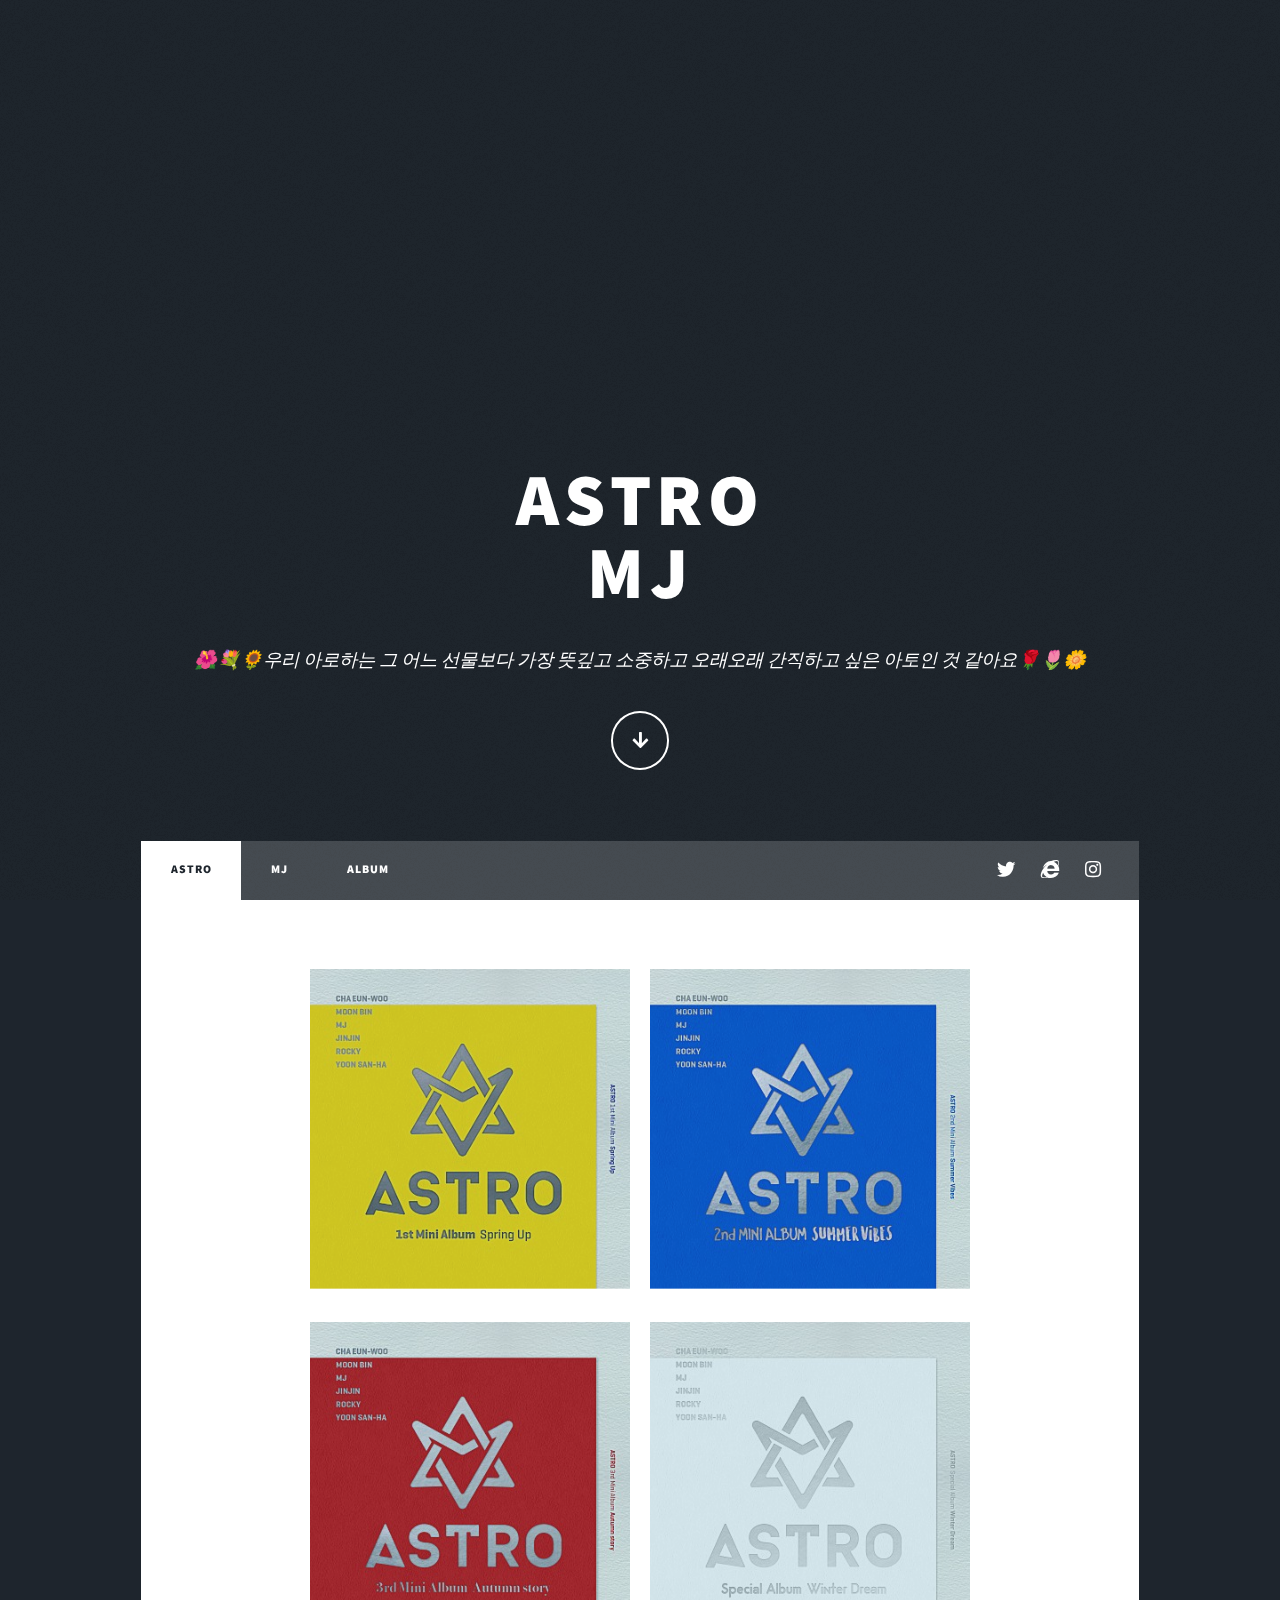
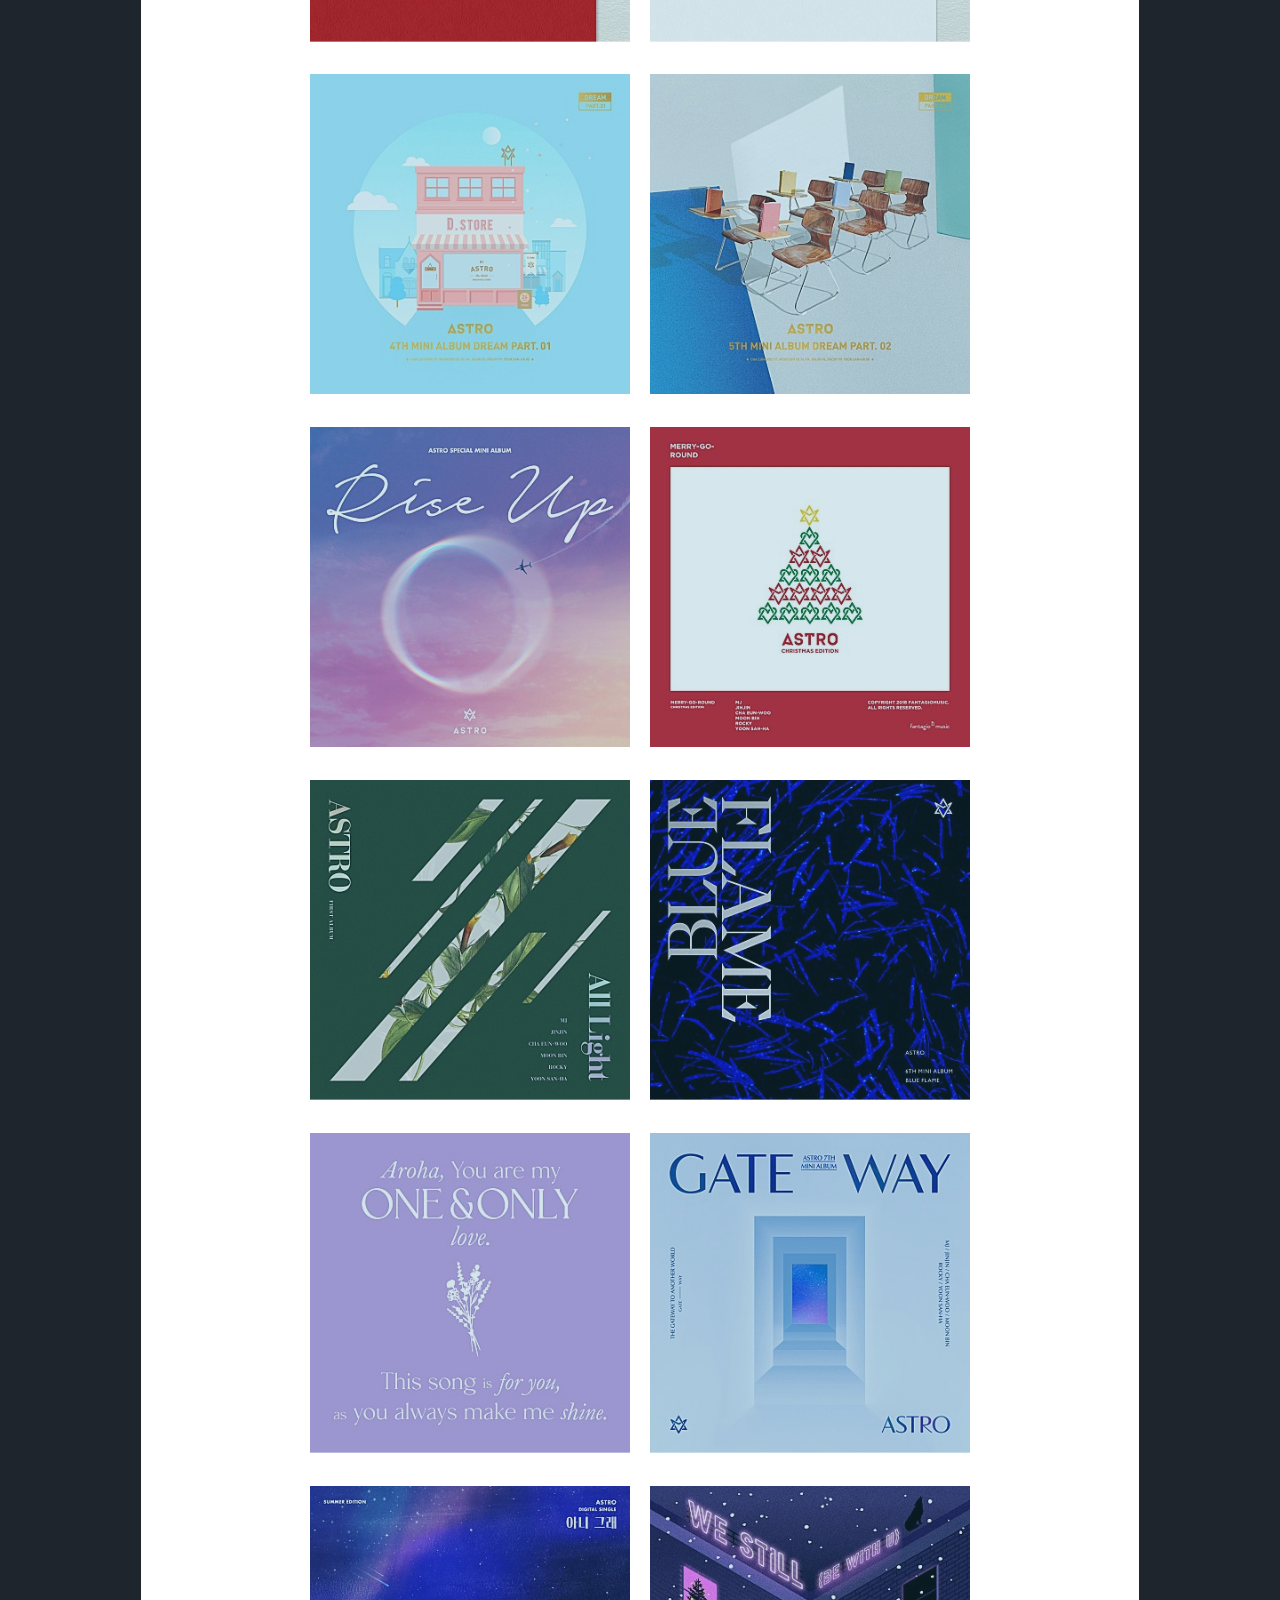
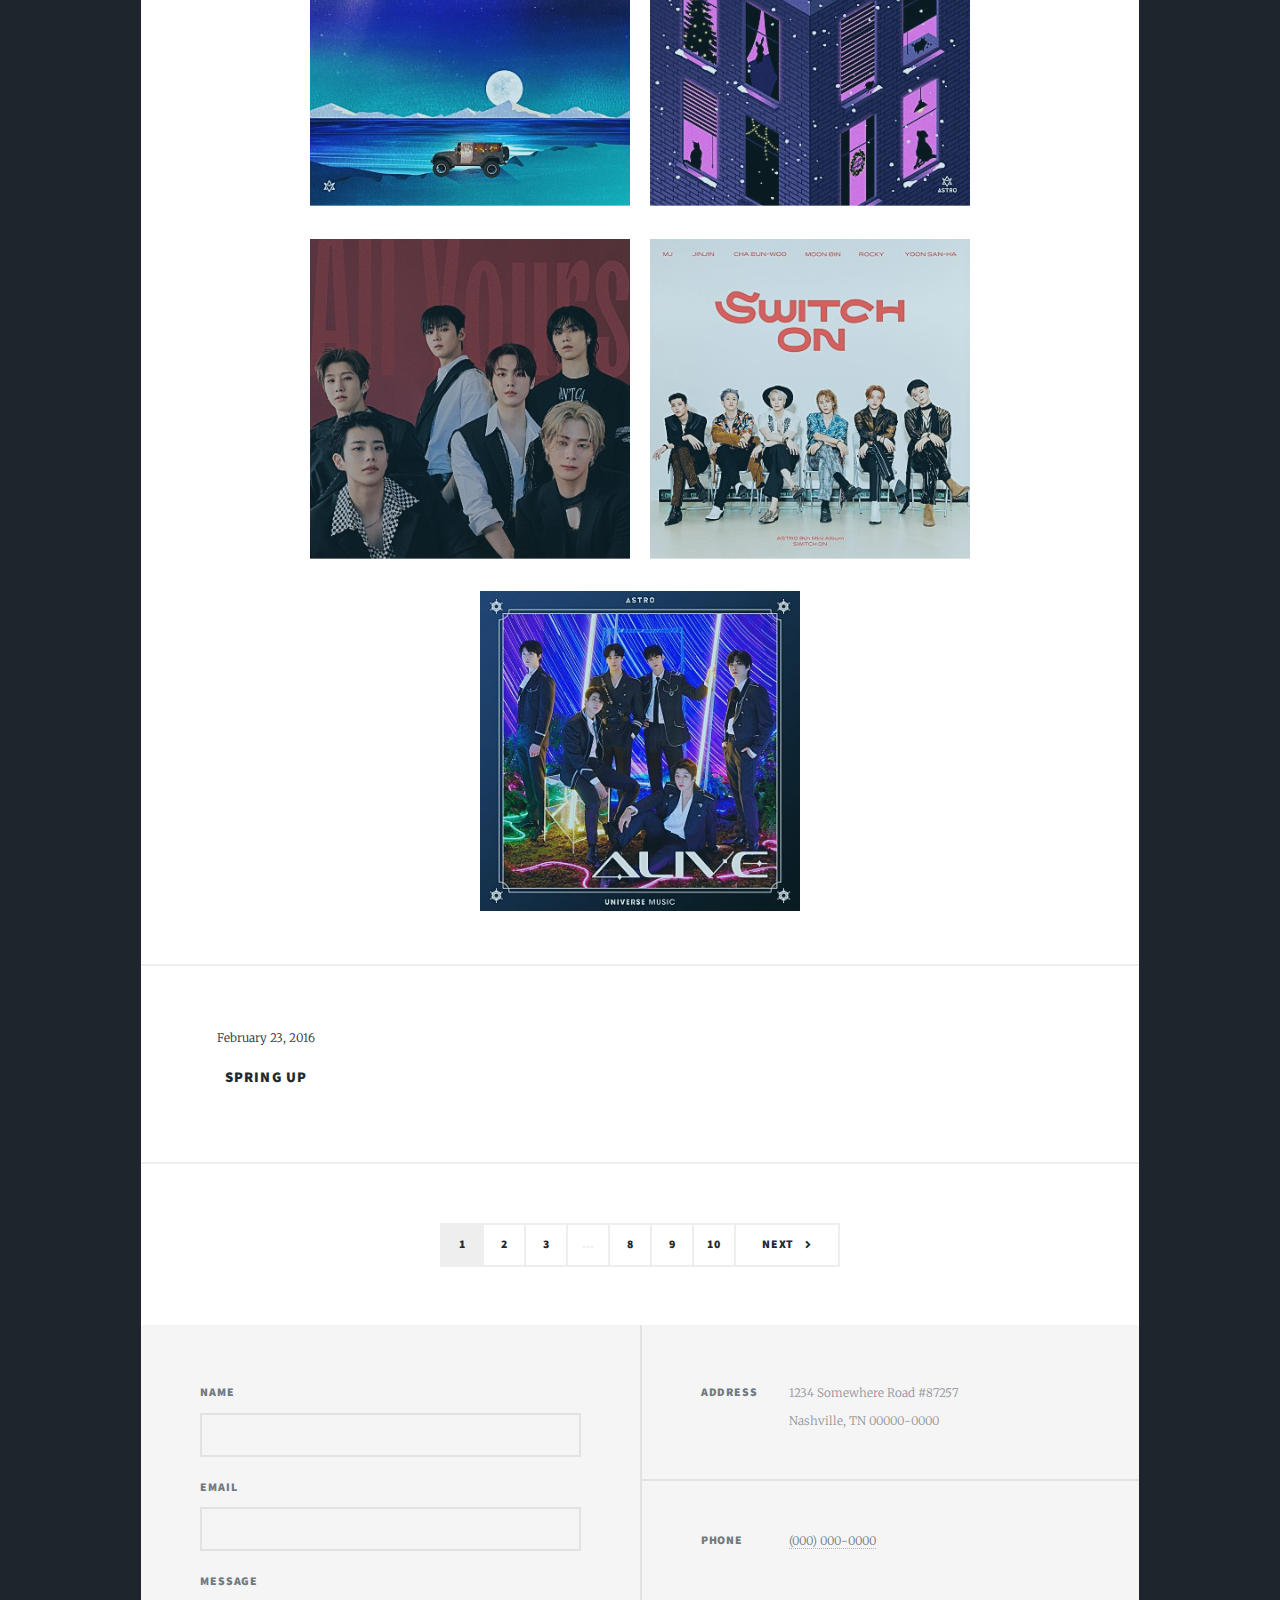
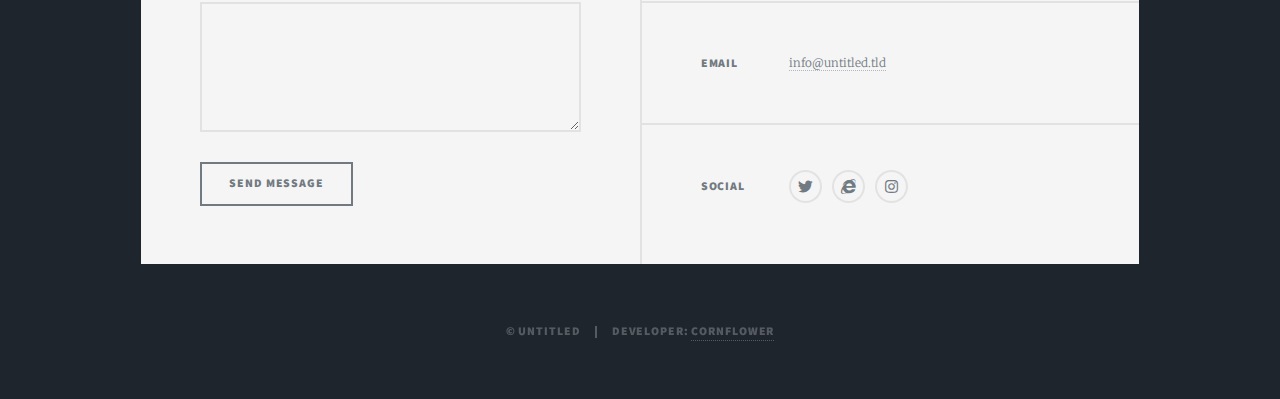
==== index.html @ 1450607d "Add files via upload" ====
<!DOCTYPE HTML>
<!--
	Massively by HTML5 UP
	html5up.net | @ajlkn
	Free for personal and commercial use under the CCA 3.0 license (html5up.net/license)
-->
<html>
	<head>
		<title>ASTRO MJ</title>
		<meta charset="utf-8" />
		<meta name="viewport" content="width=device-width, initial-scale=1, user-scalable=no" />
		<link rel="stylesheet" href="assets/css/main.css" />
		<link href='http://fonts.googleapis.com/css?family=Raleway:400,800,300' rel='stylesheet' type='text/css'>
		<link rel="stylesheet" type="text/css" href="assets/css/set1.css" />
		<noscript><link rel="stylesheet" href="assets/css/noscript.css" /></noscript>

		<style>
			*{
				margin: 0;
				padding: 0;
			}

			body {
				min-height: 100vh;
				display: flex;
				justify-content: center;
				align-items: center;
			}

			.imgList {
				width: 100%;
				display: flex;
				justify-content: space-around;
				align-items: center;
			}

			.imgC p {
				text-align: center;
			}


			
		</style>

	</head>
	<body class="is-preload">

		<!-- Wrapper -->
			<div id="wrapper" class="fade-in">

				<!-- Intro -->
					<div id="intro">
						<h1>ASTRO<br />
						MJ</h1>
						<p>🌺💐🌻우리 아로하는 그 어느 선물보다 가장 뜻깊고 소중하고 오래오래 간직하고 싶은 아토인 것 같아요🌹🌷🌼</p>
						<ul class="actions">
							<li><a href="#header" class="button icon solid solo fa-arrow-down scrolly">Continue</a></li>
						</ul>
					</div>

				<!-- Header 
					<header id="header">
						<a href="index.html" class="logo"></a>
					</header>-->

				<!-- Nav -->
					<nav id="nav">
						<ul class="links">
							<li class="active"><a href="index.html">ASTRO</a></li>
							<li><a href="generic.html">MJ</a></li>
							<li><a href="elements.html">ALBUM</a></li>
						</ul>
						<ul class="icons">
							<li><a href="https://twitter.com/offclASTRO" class="icon brands fa-twitter"><span class="label">Twitter</span></a></li>
							<li><a href="https://cafe.daum.net/fantagio-boys" class="icon brands fa-internet-explorer"><span class="label">DAUMCAFE</span></a></li>
							<li><a href="https://www.instagram.com/MJ_7.7.7/" class="icon brands fa-instagram"><span class="label">Instagram</span></a></li>
						</ul>
					</nav>

				<!-- Main -->
					<div id="main">

						<!-- Featured Post -->
							<!--<article class="post featured">
								<header class="major">
									<span class="date">March 05, 1994</span>
									<h2><a href="#">And this is a<br />
									massive headline</a></h2>
									<p>Aenean ornare velit lacus varius enim ullamcorper proin aliquam<br />
									facilisis ante sed etiam magna interdum congue. Lorem ipsum dolor<br />
									amet nullam sed etiam veroeros.</p>
								</header>
								<a href="#" class="image main"><img src="images/pic01.jpg" alt="" /></a>
								<ul class="actions special">
									<li>
										<a href="#" class="button"><div class="modal_body">
										1st Album</div></a>
									</li>
								</ul>
							</article>-->




							<div class="grid">
								<figure class="effect-zoe">
									<img src="images/1.SpringUp.jpg" alt="SpringUp"/>
									<figcaption>
										<h4 style="float:left;">Spring Up</h4>
										<p class="icon-links" style="float:right;">
											<a href="https://www.melon.com/album/detail.htm?albumId=2668475"><img src="images/media/app_1.f0f25481.jpg"></img></a>
											<a href="https://music.bugs.co.kr/album/20022509?wl_ref=list_ab_03"><img src="images/media/app_2.e6316306.jpg"></img></a>
											<a href="https://www.music-flo.com/detail/album/nddnnldy/albumtrack"><img src="images/media/app_4.1e40f869.jpg"></img></a>
										</p>
										<p class="description">
											OK! 준비완료<br/>
											숨바꼭질<br/>
											풋사랑<br/>
											모닝콜<br/>
											장화 신은 고양이<br/>
										</p>
									</figcaption>			
								</figure>
							
								<figure class="effect-zoe">
									<img src="images/2.SummerVibes.jpg" alt="SummerVibes"/>
									<figcaption>
										<h4 style="float:left;">Summer Vibes</h4>
										<p class="icon-links" style="float:right;">
											<a href="https://www.melon.com/album/detail.htm?albumId=2694715"><img src="images/media/app_1.f0f25481.jpg"></img></a>
											<a href="https://music.bugs.co.kr/album/20043120?wl_ref=list_ab_03"><img src="images/media/app_2.e6316306.jpg"></img></a>
											<a href="https://www.music-flo.com/detail/album/nddeiand/albumtrack"><img src="images/media/app_4.1e40f869.jpg"></img></a>
										</p>
										<p class="description" style="font-size:medium">
											불꽃놀이<br/>
											숨가빠<br/>
											성장통<br/>
											북극성<br/>
											내 멋대로<br/>
											숨가빠 (Acoustic Ver.)<br/>
										</p>
									</figcaption>			
								</figure>

								<figure class="effect-zoe">
									<img src="images/3.AutumnStory.jpg" alt="AutumnStory"/>
									<figcaption>
										<h4 style="float:left;">AutumnStory</h4>
										<p class="icon-links" style="float:right;">
											<a href="https://www.melon.com/album/detail.htm?albumId=10014041"><img src="images/media/app_1.f0f25481.jpg"></img></a>
											<a href="#"><img src="images/media/app_3.f9167b01.jpg"></img></a>
											<a href="#"><img src="images/media/app_4.1e40f869.jpg"></img></a>
										</p>
										<p class="description">
											Lonely<br/>
											고백<br/>
											사랑이<br/>
											물들어<br/>
											별<br/>
										</p>
									</figcaption>			
								</figure>


								<figure class="effect-zoe">
									<img src="images/4.WinterDream.jpg" alt="WinterDream"/>
									<figcaption>
										<h4 style="float:left;">WinterDream</h4>
										<p class="icon-links" style="float:right;">
											<a href="https://www.melon.com/album/detail.htm?albumId=10040723"><img src="images/media/app_1.f0f25481.jpg"></img></a>
											<a href="#"><img src="images/media/app_3.f9167b01.jpg"></img></a>
											<a href="#"><img src="images/media/app_4.1e40f869.jpg"></img></a>
										</p>
										<p class="description">
											붙잡았어야 해<br/>
											Cotton Candy<br/>
											You & Me (Thanks AROHA)<br/>
										</p>
									</figcaption>			
								</figure>



								<figure class="effect-zoe">
									<img src="images/5.DreamPart.01.jpg" alt="DreamPart.01"/>
									<figcaption>
										<h4 style="float:left;">DreamPart.01</h4>
										<p class="icon-links" style="float:right;">
											<a href="https://www.melon.com/album/detail.htm?albumId=10066305"><img src="images/media/app_1.f0f25481.jpg"></img></a>
											<a href="#"><img src="images/media/app_3.f9167b01.jpg"></img></a>
											<a href="#"><img src="images/media/app_4.1e40f869.jpg"></img></a>
										</p>
										<p class="description" style="font-size:14px; bottom: 2em;">
											Dreams Come True<br/>
											Baby<br/>	
											니가 웃잖아<br/>
											너라서<br/>
											Dream Night<br/>
											I'll Be There<br/>
											다 거짓말<br/>
											Every Minute<br/>
										</p>
									</figcaption>			
								</figure>

								<figure class="effect-zoe">
									<img src="images/6.DreamPart.02.jpg" alt="DreamPart.02"/>
									<figcaption>
										<h4 style="float:left;">Dream Part.02</h4>
										<p class="icon-links" style="float:right;">
											<a href="https://www.melon.com/album/detail.htm?albumId=10107916"><img src="images/media/app_1.f0f25481.jpg"></img></a>
											<a href="#"><img src="images/media/app_3.f9167b01.jpg"></img></a>
											<a href="#"><img src="images/media/app_4.1e40f869.jpg"></img></a>
										</p>
										<p class="description">
											With You<br/>
											니가 불어와 (Crazy Sexy Cool)<br/>
											Butterfly<br/>
											Run<br/>
											어느새 우린<br/>
										</p>
									</figcaption>			
								</figure>

								<figure class="effect-zoe">
									<img src="images/7.Riseup.jpg" alt="Rise up"/>
									<figcaption>
										<h4 style="float:left;">Rise up</h4>
										<p class="icon-links" style="float:right;">
											<a href="https://www.melon.com/album/detail.htm?albumId=10187814"><img src="images/media/app_1.f0f25481.jpg"></img></a>
											<a href="#"><img src="images/media/app_2.e6316306.jpg"></img></a>
											<a href="#"><img src="images/media/app_4.1e40f869.jpg"></img></a>
										</p>
										<p class="description">
											너잖아 (Always you)<br/>
											너의 뒤에서 (By Your Side)<br/>
											외친다 (Call Out)<br/>
											내 곁에 있어줘 (Stay with me)<br/>
											Real Love<br/>
										</p>
									</figcaption>			
								</figure>

								<figure class="effect-zoe">
									<img src="images/8.Merry-Go-Round(ChristmasEdition).jpg" alt="Merry-Go-Round(ChristmasEdition)"/>
									<figcaption>
										<h4 style="float:left;">Merry-Go-Round <br/>(ChristmasEdition)</h4>
										<p class="icon-links" style="float:right;">
											<a href="https://www.melon.com/album/detail.htm?albumId=10236258"><img src="images/media/app_1.f0f25481.jpg"></img></a>
											<a href="#"><img src="images/media/app_2.e6316306.jpg"></img></a>
											<a href="#"><img src="images/media/app_4.1e40f869.jpg"></img></a>
										</p>
										<p class="description">
											Merry-Go-Round (Christmas Edition)<br/>
										</p>
									</figcaption>			
								</figure>

								<figure class="effect-zoe">
									<img src="images/9.AllLight.jpg" alt="All Light"/>
									<figcaption>
										<h4 style="float:left;">All Light</h4>
										<p class="icon-links" style="float:right;">
											<a href="https://www.melon.com/album/detail.htm?albumId=10242874"><img src="images/media/app_1.f0f25481.jpg"></img></a>
											<a href="#"><img src="images/media/app_3.f9167b01.jpg"></img></a>
											<a href="#"><img src="images/media/app_4.1e40f869.jpg"></img></a>
										</p>
										<p class="description">
											Starry Sky<br/>
											All Night (전화해)<br/>
											Moonwalk<br/>
											Treasure<br/>
											Role Play<br/>
											1 In A Million<br/>
											Love Wheel<br/>
											Heart Brew Love<br/>
											Merry-Go-Round<br/>
											피어나 (Bloom)<br/>
										</p>
									</figcaption>			
								</figure>

								<figure class="effect-zoe">
									<img src="images/10.BLUEFLAME.jpg" alt="BLUE FLAME"/>
									<figcaption>
										<h4 style="float:left;">BLUE vFLAME</h4>
										<p class="icon-links" style="float:right;">
											<a href="https://www.melon.com/album/detail.htm?albumId=10353834"><img src="images/media/app_1.f0f25481.jpg"></img></a>
											<a href="#"><img src="images/media/app_3.f9167b01.jpg"></img></a>
											<a href="#"><img src="images/media/app_4.1e40f869.jpg"></img></a>
										</p>
										<p class="description">
											Blue Flame<br/>
											Go&Stop<br/>
											다야 (All About You)<br/>
											찬바람 불 때면 (When The Wind Blows)<br/>
											You're my world<br/>
										</p>
									</figcaption>			
								</figure>


								<figure class="effect-zoe">
									<img src="images/11.One&Only.jpg" alt="One&Only"/>
									<figcaption>
										<h4 style="float:left;">One&Only</h4>
										<p class="icon-links" style="float:right;">
											<a href="https://www.melon.com/album/detail.htm?albumId=10392272"><img src="images/media/app_1.f0f25481.jpg"></img></a>
											<a href="#"><img src="images/media/app_2.e6316306.jpg"></img></a>
											<a href="#"><img src="images/media/app_4.1e40f869.jpg"></img></a>
										</p>
										<p class="description">
											ONE&ONLY<br/>
											ONE&ONLY (Inst.)<br/>
										</p>
									</figcaption>			
								</figure>

								<figure class="effect-zoe">
									<img src="images/12.Gateway.jpg" alt="Gate way"/>
									<figcaption>
										<h4 style="float:left;">Gate way</h4>
										<p class="icon-links" style="float:right;">
											<a href="https://www.melon.com/album/detail.htm?albumId=10425649"><img src="images/media/app_1.f0f25481.jpg"></img></a>
											<a href="#"><img src="images/media/app_2.e6316306.jpg"></img></a>
											<a href="#"><img src="images/media/app_4.1e40f869.jpg"></img></a>
										</p>
										<p class="description">
											Knock(널 찾아가)<br/>
											내 이름을 부를 때<br/>
											SOMEBODY LIKE<br/>
											We Still<br/>
											12시간<br/>
											빛이 돼줄게<br/>
										</p>
									</figcaption>			
								</figure>

								<figure class="effect-zoe">
									<img src="images/13.아니그래.jpg" alt="아니그래"/>
									<figcaption>
										<h4 style="float:left;">아니 그래</h4>
										<p class="icon-links" style="float:right;">
											<a href="https://www.melon.com/album/detail.htm?albumId=10451841"><img src="images/media/app_1.f0f25481.jpg"></img></a>
											<a href="#"><img src="images/media/app_2.e6316306.jpg"></img></a>
											<a href="#"><img src="images/media/app_4.1e40f869.jpg"></img></a>
										</p>
										<p class="description">
											아니 그래<br/>
										</p>
									</figcaption>			
								</figure>

								<figure class="effect-zoe">
									<img src="images/14.ASTRODigitalSingle[WeStill(BeWithU)].jpg" alt="ASTRODigitalSingle[WeStill(BeWithU)]"/>
									<figcaption>
										<h4 style="float:left;">We Still<br/>(Be With U)</h4>
										<p class="icon-links" style="float:right;">
											<a href="https://www.melon.com/album/detail.htm?albumId=10540819"><img src="images/media/app_1.f0f25481.jpg"></img></a>
											<a href="#"><img src="images/media/app_2.e6316306.jpg"></img></a>
											<a href="#"><img src="images/media/app_4.1e40f869.jpg"></img></a>
										</p>
										<p class="description">
											We Still (Be With U)<br/>
										</p>
									</figcaption>			
								</figure>

								<figure class="effect-zoe">
									<img src="images/15.AllYours.jpg" alt="AllYours"/>
									<figcaption>
										<h4 style="float:left;">All Yours</h4>
										<p class="icon-links" style="float:right;">
											<a href="https://www.melon.com/album/detail.htm?albumId=10587508"><img src="images/media/app_1.f0f25481.jpg"></img></a>
											<a href="#"><img src="images/media/app_3.f9167b01.jpg"></img></a>
											<a href="#"><img src="images/media/app_4.1e40f869.jpg"></img></a>
										</p>
										<p class="description">
											Dear my universe<br/>
											Butterfly Effect<br/>
											ONE<br/>
											Someone Else<br/>
											SNS<br/>
											All Good<br/>
											All Stars<br/>
											우리의 계절 (Our spring)<br/>
											Stardust<br/>
											별비 (gemini)<br/>
										</p>
									</figcaption>			
								</figure>

								<figure class="effect-zoe">
									<img src="images/16.SwitchOn.jpg" alt="Switch On"/>
									<figcaption>
										<h4 style="float:left;">Switch On</h4>
										<p class="icon-links" style="float:right;">
											<a href="https://www.melon.com/album/detail.htm?albumId=10667554"><img src="images/media/app_1.f0f25481.jpg"></img></a>
											<a href="#"><img src="images/media/app_3.f9167b01.jpg"></img></a>
											<a href="#"><img src="images/media/app_4.1e40f869.jpg"></img></a>
										</p>
										<p class="description">
											After Midnight<br/>
											발자국 (Footprint)<br/>
											Waterfall<br/>
											노을 그림 (Sunset Sky)<br/>
											MY ZONE<br/>
											Don’t Worry<br/>
										</p>
									</figcaption>			
								</figure>

								<figure class="effect-zoe">
									<img src="images/17.Alive.jpg" alt="Alive"/>
									<figcaption>
										<h4 style="float:left;">Alive</h4>
										<p class="icon-links" style="float:right;">
											<a href="https://www.melon.com/album/detail.htm?albumId=10700201"><img src="images/media/app_1.f0f25481.jpg"></img></a>
											<a href="#"><img src="images/media/app_3.f9167b01.jpg"></img></a>
											<a href="#"><img src="images/media/app_4.1e40f869.jpg"></img></a>
										</p>
										<p class="description">
											ALIVE<br/>
										</p>
									</figcaption>			
								</figure>

							</div>

						<!-- Posts -->
							<section class="posts">
								
								<article>
									<header>
										<span class="date">February 23, 2016</span>
										<h4><a href="#">Spring Up<br/></a></h4>
									</header>						
							
								</article>

								</article>
							</section>

						<!-- Footer -->
							<footer>
								<div class="pagination">
									<!--<a href="#" class="previous">Prev</a>-->
									<a href="#" class="page active">1</a>
									<a href="#" class="page">2</a>
									<a href="#" class="page">3</a>
									<span class="extra">&hellip;</span>
									<a href="#" class="page">8</a>
									<a href="#" class="page">9</a>
									<a href="#" class="page">10</a>
									<a href="#" class="next">Next</a>
								</div>
							</footer>

					</div>

				<!-- Footer -->
					<footer id="footer">
						<section>
							<form method="post" action="#">
								<div class="fields">
									<div class="field">
										<label for="name">Name</label>
										<input type="text" name="name" id="name" />
									</div>
									<div class="field">
										<label for="email">Email</label>
										<input type="text" name="email" id="email" />
									</div>
									<div class="field">
										<label for="message">Message</label>
										<textarea name="message" id="message" rows="3"></textarea>
									</div>
								</div>
								<ul class="actions">
									<li><input type="submit" value="Send Message" /></li>
								</ul>
							</form>
						</section>
						<section class="split contact">
							<section class="alt">
								<h3>Address</h3>
								<p>1234 Somewhere Road #87257<br />
								Nashville, TN 00000-0000</p>
							</section>
							<section>
								<h3>Phone</h3>
								<p><a href="#">(000) 000-0000</a></p>
							</section>
							<section>
								<h3>Email</h3>
								<p><a href="#">info@untitled.tld</a></p>
							</section>
							<section>
								<h3>Social</h3>
								<ul class="icons alt">
									<li><a href="https://twitter.com/offclASTRO" class="icon brands alt fa-twitter"><span class="label">Twitter</span></a></li>
									<li><a href="https://cafe.daum.net/fantagio-boys" class="icon brands alt fa-internet-explorer"><span class="label">Daumcafe</span></a></li>
									<li><a href="https://www.instagram.com/MJ_7.7.7" class="icon brands alt fa-instagram"><span class="label">Instagram</span></a></li>
								</ul>
							</section>
						</section>
					</footer>

				<!-- Copyright -->
					<div id="copyright">
						<ul><li>&copy; Untitled</li><li>Developer: <a href="https://html5up.net">Cornflower</a></li></ul>
					</div>

			</div>

		<!-- Scripts -->
			<script src="assets/js/jquery.min.js"></script>
			<script src="assets/js/jquery.scrollex.min.js"></script>
			<script src="assets/js/jquery.scrolly.min.js"></script>
			<script src="assets/js/browser.min.js"></script>
			<script src="assets/js/breakpoints.min.js"></script>
			<script src="assets/js/util.js"></script>
			<script src="assets/js/main.js"></script>


			<script>
			$(function(){
				// 	이미지 클릭시 해당 이미지 모달
					$(".imgC").click(function(){
						$(".modal").show();
						// 해당 이미지 가겨오기
						var imgSrc = $(this).children("img").attr("src");
						var imgAlt = $(this).children("img").attr("alt");
						$(".modalBox img").attr("src", imgSrc);
						$(".modalBox img").attr("alt", imgAlt);
						
						// 해당 이미지 텍스트 가져오기
						var imgTit =  $(this).children("p").text();
						$(".modalBox p").text(imgTit);
						
				   // 해당 이미지에 alt값을 가져와 제목으로
						//$(".modalBox p").text(imgAlt);
					});
					
					//.modal안에 button을 클릭하면 .modal닫기
					$(".modal button").click(function(){
						$(".modal").hide();
					});
					
					//.modal밖에 클릭시 닫힘
					$(".modal").click(function (e) {
					if (e.target.className != "modal") {
					  return false;
					} else {
					  $(".modal").hide();
					}
				  });
				});
			</script>

	</body>
</html>
---- assets/css/main.css ----
@import url(fontawesome-all.min.css);
@import url("https://fonts.googleapis.com/css?family=Merriweather:300,700,300italic,700italic|Source+Sans+Pro:900");

/*
	Massively by HTML5 UP
	html5up.net | @ajlkn
	Free for personal and commercial use under the CCA 3.0 license (html5up.net/license)
*/

html, body, div, span, applet, object,
iframe, h1, h2, h3, h4, h5, h6, p, blockquote,
pre, a, abbr, acronym, address, big, cite,
code, del, dfn, em, img, ins, kbd, q, s, samp,
small, strike, strong, sub, sup, tt, var, b,
u, i, center, dl, dt, dd, ol, ul, li, fieldset,
form, label, legend, table, caption, tbody,
tfoot, thead, tr, th, td, article, aside,
canvas, details, embed, figure, figcaption,
footer, header, hgroup, menu, nav, output, ruby,
section, summary, time, mark, audio, video {
	margin: 0;
	padding: 0;
	border: 0;
	font-size: 100%;
	font: inherit;
	vertical-align: baseline;}

article, aside, details, figcaption, figure,
footer, header, hgroup, menu, nav, section {
	display: block;}

body {
	line-height: 1;
}

ol, ul {
	list-style: none;
}

blockquote, q {
	quotes: none;
}

	blockquote:before, blockquote:after, q:before, q:after {
		content: '';
		content: none;
	}

table {
	border-collapse: collapse;
	border-spacing: 0;
}

body {
	-webkit-text-size-adjust: none;
}

mark {
	background-color: transparent;
	color: inherit;
}

input::-moz-focus-inner {
	border: 0;
	padding: 0;
}

input, select, textarea {
	-moz-appearance: none;
	-webkit-appearance: none;
	-ms-appearance: none;
	appearance: none;
}

/* Basic */

	@-ms-viewport {
		width: device-width;
	}

	body {
		-ms-overflow-style: scrollbar;
	}

	@media screen and (max-width: 480px) {

		html, body {
			min-width: 320px;
		}

	}

	html {
		box-sizing: border-box;
	}

	*, *:before, *:after {
		box-sizing: inherit;
	}

	body {
		background-color: #1e252d;
	}

		body.is-preload *, body.is-preload *:before, body.is-preload *:after {
			-moz-animation: none !important;
			-webkit-animation: none !important;
			-ms-animation: none !important;
			animation: none !important;
			-moz-transition: none !important;
			-webkit-transition: none !important;
			-ms-transition: none !important;
			transition: none !important;
		}

/* Type */

	html {
		font-size: 16pt;
	}

		@media screen and (max-width: 1680px) {

			html {
				font-size: 12pt;
			}

		}

		@media screen and (max-width: 1280px) {

			html {
				font-size: 11pt;
			}

		}

		@media screen and (max-width: 360px) {

			html {
				font-size: 10pt;
			}

		}

	body {
		color: #212931;
	}

	body, input, select, textarea {
		font-family: "Merriweather", Georgia, serif;
		font-weight: 300;
		font-size: 1rem;
		line-height: 2.375;
	}

	a {
		-moz-transition: color 0.2s ease-in-out, background-color 0.2s ease-in-out, border-color 0.2s ease-in-out, box-shadow 0.2s ease-in-out;
		-webkit-transition: color 0.2s ease-in-out, background-color 0.2s ease-in-out, border-color 0.2s ease-in-out, box-shadow 0.2s ease-in-out;
		-ms-transition: color 0.2s ease-in-out, background-color 0.2s ease-in-out, border-color 0.2s ease-in-out, box-shadow 0.2s ease-in-out;
		transition: color 0.2s ease-in-out, background-color 0.2s ease-in-out, border-color 0.2s ease-in-out, box-shadow 0.2s ease-in-out;
		border-bottom: dotted 1px;
		text-decoration: none;
	}

		a:hover {
			border-bottom-color: transparent;
		}

	strong, b {
		font-weight: 600;
	}

	em, i {
		font-style: italic;
	}

	p {
		text-align: justify;
		margin: 0 0 2rem 0;
	}

	h1, h2, h3, h4, h5, h6 {
		font-family: "Source Sans Pro", Helvetica, sans-serif;
		font-weight: 900;
		line-height: 1.5;
		letter-spacing: 0.075em;
		text-transform: uppercase;
		margin: 0 0 1rem 0;
	}

		h1 a, h2 a, h3 a, h4 a, h5 a, h6 a {
			border-bottom: 0;
			color: inherit;
			text-decoration: none;
		}

	h1 {
		font-size: 4rem;
		line-height: 1.1;
		margin: 0 0 2rem 0;
	}

	h2 {
		font-size: 1.75rem;
		line-height: 1.3;
		margin: 0 0 1.5rem 0;
	}

	h3 {
		font-size: 1.25rem;
		margin: 0 0 1.5rem 0;
	}

	h4 {
		font-size: 1rem;
	}

	h5 {
		font-size: 0.9rem;
	}

	h6 {
		font-size: 0.8rem;
	}

	sub {
		font-size: 0.8rem;
		position: relative;
		top: 0.5rem;
	}

	sup {
		font-size: 0.8rem;
		position: relative;
		top: -0.5rem;
	}

	blockquote {
		border-left: solid 4px;
		font-style: italic;
		margin: 0 0 2rem 0;
		padding: 0.5rem 0 0.5rem 2rem;
	}

	code {
		border: solid 2px;
		font-family: "Courier New", monospace;
		font-size: 0.9rem;
		margin: 0 0.25rem;
		padding: 0.25rem 0.65rem;
	}

	pre {
		-webkit-overflow-scrolling: touch;
		font-family: "Courier New", monospace;
		font-size: 0.9rem;
		margin: 0 0 2rem 0;
	}

		pre code {
			display: block;
			line-height: 1.75;
			padding: 1rem 1.5rem;
			overflow-x: auto;
		}

	hr {
		border: 0;
		border-bottom: solid 2px;
		margin: 3rem 0;
	}

		hr.major {
			margin: 5rem 0;
		}

	.align-left {
		text-align: left;
	}

	.align-center {
		text-align: center;
	}

	.align-right {
		text-align: right;
	}

	input, select, textarea {
		color: #212931;
	}

	a {
		color: #212931;
		border-bottom-color: rgba(33, 41, 49, 0.5);
	}

		a:hover {
			border-bottom-color: transparent;
			color: #18bfef !important;
		}

	strong, b {
		color: #212931;
	}

	h1, h2, h3, h4, h5, h6 {
		color: #212931;
	}

	blockquote {
		border-left-color: #eeeeee;
	}

	code {
		background: rgba(220, 220, 220, 0.25);
		border-color: #eeeeee;
	}

	hr {
		border-bottom-color: #eeeeee;
	}

/* Row */

	.row {
		display: flex;
		flex-wrap: wrap;
		box-sizing: border-box;
		align-items: stretch;
	}

		.row > * {
			box-sizing: border-box;
		}

		.row.gtr-uniform > * > :last-child {
			margin-bottom: 0;
		}

		.row.aln-left {
			justify-content: flex-start;
		}

		.row.aln-center {
			justify-content: center;
		}

		.row.aln-right {
			justify-content: flex-end;
		}

		.row.aln-top {
			align-items: flex-start;
		}

		.row.aln-middle {
			align-items: center;
		}

		.row.aln-bottom {
			align-items: flex-end;
		}

		.row > .imp {
			order: -1;
		}

		.row > .col-1 {
			width: 8.33333%;
		}

		.row > .off-1 {
			margin-left: 8.33333%;
		}

		.row > .col-2 {
			width: 16.66667%;
		}

		.row > .off-2 {
			margin-left: 16.66667%;
		}

		.row > .col-3 {
			width: 25%;
		}

		.row > .off-3 {
			margin-left: 25%;
		}

		.row > .col-4 {
			width: 33.33333%;
		}

		.row > .off-4 {
			margin-left: 33.33333%;
		}

		.row > .col-5 {
			width: 41.66667%;
		}

		.row > .off-5 {
			margin-left: 41.66667%;
		}

		.row > .col-6 {
			width: 50%;
		}

		.row > .off-6 {
			margin-left: 50%;
		}

		.row > .col-7 {
			width: 58.33333%;
		}

		.row > .off-7 {
			margin-left: 58.33333%;
		}

		.row > .col-8 {
			width: 66.66667%;
		}

		.row > .off-8 {
			margin-left: 66.66667%;
		}

		.row > .col-9 {
			width: 75%;
		}

		.row > .off-9 {
			margin-left: 75%;
		}

		.row > .col-10 {
			width: 83.33333%;
		}

		.row > .off-10 {
			margin-left: 83.33333%;
		}

		.row > .col-11 {
			width: 91.66667%;
		}

		.row > .off-11 {
			margin-left: 91.66667%;
		}

		.row > .col-12 {
			width: 100%;
		}

		.row > .off-12 {
			margin-left: 100%;
		}

		.row.gtr-0 {
			margin-top: 0;
			margin-left: 0rem;
		}

			.row.gtr-0 > * {
				padding: 0 0 0 0rem;
			}

			.row.gtr-0.gtr-uniform {
				margin-top: 0rem;
			}

				.row.gtr-0.gtr-uniform > * {
					padding-top: 0rem;
				}

		.row.gtr-25 {
			margin-top: 0;
			margin-left: -0.375rem;
		}

			.row.gtr-25 > * {
				padding: 0 0 0 0.375rem;
			}

			.row.gtr-25.gtr-uniform {
				margin-top: -0.375rem;
			}

				.row.gtr-25.gtr-uniform > * {
					padding-top: 0.375rem;
				}

		.row.gtr-50 {
			margin-top: 0;
			margin-left: -0.75rem;
		}

			.row.gtr-50 > * {
				padding: 0 0 0 0.75rem;
			}

			.row.gtr-50.gtr-uniform {
				margin-top: -0.75rem;
			}

				.row.gtr-50.gtr-uniform > * {
					padding-top: 0.75rem;
				}

		.row {
			margin-top: 0;
			margin-left: -1.5rem;
		}

			.row > * {
				padding: 0 0 0 1.5rem;
			}

			.row.gtr-uniform {
				margin-top: -1.5rem;
			}

				.row.gtr-uniform > * {
					padding-top: 1.5rem;
				}

		.row.gtr-150 {
			margin-top: 0;
			margin-left: -2.25rem;
		}

			.row.gtr-150 > * {
				padding: 0 0 0 2.25rem;
			}

			.row.gtr-150.gtr-uniform {
				margin-top: -2.25rem;
			}

				.row.gtr-150.gtr-uniform > * {
					padding-top: 2.25rem;
				}

		.row.gtr-200 {
			margin-top: 0;
			margin-left: -3rem;
		}

			.row.gtr-200 > * {
				padding: 0 0 0 3rem;
			}

			.row.gtr-200.gtr-uniform {
				margin-top: -3rem;
			}

				.row.gtr-200.gtr-uniform > * {
					padding-top: 3rem;
				}

		@media screen and (max-width: 1680px) {

			.row {
				display: flex;
				flex-wrap: wrap;
				box-sizing: border-box;
				align-items: stretch;
			}

				.row > * {
					box-sizing: border-box;
				}

				.row.gtr-uniform > * > :last-child {
					margin-bottom: 0;
				}

				.row.aln-left {
					justify-content: flex-start;
				}

				.row.aln-center {
					justify-content: center;
				}

				.row.aln-right {
					justify-content: flex-end;
				}

				.row.aln-top {
					align-items: flex-start;
				}

				.row.aln-middle {
					align-items: center;
				}

				.row.aln-bottom {
					align-items: flex-end;
				}

				.row > .imp-xlarge {
					order: -1;
				}

				.row > .col-1-xlarge {
					width: 8.33333%;
				}

				.row > .off-1-xlarge {
					margin-left: 8.33333%;
				}

				.row > .col-2-xlarge {
					width: 16.66667%;
				}

				.row > .off-2-xlarge {
					margin-left: 16.66667%;
				}

				.row > .col-3-xlarge {
					width: 25%;
				}

				.row > .off-3-xlarge {
					margin-left: 25%;
				}

				.row > .col-4-xlarge {
					width: 33.33333%;
				}

				.row > .off-4-xlarge {
					margin-left: 33.33333%;
				}

				.row > .col-5-xlarge {
					width: 41.66667%;
				}

				.row > .off-5-xlarge {
					margin-left: 41.66667%;
				}

				.row > .col-6-xlarge {
					width: 50%;
				}

				.row > .off-6-xlarge {
					margin-left: 50%;
				}

				.row > .col-7-xlarge {
					width: 58.33333%;
				}

				.row > .off-7-xlarge {
					margin-left: 58.33333%;
				}

				.row > .col-8-xlarge {
					width: 66.66667%;
				}

				.row > .off-8-xlarge {
					margin-left: 66.66667%;
				}

				.row > .col-9-xlarge {
					width: 75%;
				}

				.row > .off-9-xlarge {
					margin-left: 75%;
				}

				.row > .col-10-xlarge {
					width: 83.33333%;
				}

				.row > .off-10-xlarge {
					margin-left: 83.33333%;
				}

				.row > .col-11-xlarge {
					width: 91.66667%;
				}

				.row > .off-11-xlarge {
					margin-left: 91.66667%;
				}

				.row > .col-12-xlarge {
					width: 100%;
				}

				.row > .off-12-xlarge {
					margin-left: 100%;
				}

				.row.gtr-0 {
					margin-top: 0;
					margin-left: 0rem;
				}

					.row.gtr-0 > * {
						padding: 0 0 0 0rem;
					}

					.row.gtr-0.gtr-uniform {
						margin-top: 0rem;
					}

						.row.gtr-0.gtr-uniform > * {
							padding-top: 0rem;
						}

				.row.gtr-25 {
					margin-top: 0;
					margin-left: -0.375rem;
				}

					.row.gtr-25 > * {
						padding: 0 0 0 0.375rem;
					}

					.row.gtr-25.gtr-uniform {
						margin-top: -0.375rem;
					}

						.row.gtr-25.gtr-uniform > * {
							padding-top: 0.375rem;
						}

				.row.gtr-50 {
					margin-top: 0;
					margin-left: -0.75rem;
				}

					.row.gtr-50 > * {
						padding: 0 0 0 0.75rem;
					}

					.row.gtr-50.gtr-uniform {
						margin-top: -0.75rem;
					}

						.row.gtr-50.gtr-uniform > * {
							padding-top: 0.75rem;
						}

				.row {
					margin-top: 0;
					margin-left: -1.5rem;
				}

					.row > * {
						padding: 0 0 0 1.5rem;
					}

					.row.gtr-uniform {
						margin-top: -1.5rem;
					}

						.row.gtr-uniform > * {
							padding-top: 1.5rem;
						}

				.row.gtr-150 {
					margin-top: 0;
					margin-left: -2.25rem;
				}

					.row.gtr-150 > * {
						padding: 0 0 0 2.25rem;
					}

					.row.gtr-150.gtr-uniform {
						margin-top: -2.25rem;
					}

						.row.gtr-150.gtr-uniform > * {
							padding-top: 2.25rem;
						}

				.row.gtr-200 {
					margin-top: 0;
					margin-left: -3rem;
				}

					.row.gtr-200 > * {
						padding: 0 0 0 3rem;
					}

					.row.gtr-200.gtr-uniform {
						margin-top: -3rem;
					}

						.row.gtr-200.gtr-uniform > * {
							padding-top: 3rem;
						}

		}

		@media screen and (max-width: 1280px) {

			.row {
				display: flex;
				flex-wrap: wrap;
				box-sizing: border-box;
				align-items: stretch;
			}

				.row > * {
					box-sizing: border-box;
				}

				.row.gtr-uniform > * > :last-child {
					margin-bottom: 0;
				}

				.row.aln-left {
					justify-content: flex-start;
				}

				.row.aln-center {
					justify-content: center;
				}

				.row.aln-right {
					justify-content: flex-end;
				}

				.row.aln-top {
					align-items: flex-start;
				}

				.row.aln-middle {
					align-items: center;
				}

				.row.aln-bottom {
					align-items: flex-end;
				}

				.row > .imp-large {
					order: -1;
				}

				.row > .col-1-large {
					width: 8.33333%;
				}

				.row > .off-1-large {
					margin-left: 8.33333%;
				}

				.row > .col-2-large {
					width: 16.66667%;
				}

				.row > .off-2-large {
					margin-left: 16.66667%;
				}

				.row > .col-3-large {
					width: 25%;
				}

				.row > .off-3-large {
					margin-left: 25%;
				}

				.row > .col-4-large {
					width: 33.33333%;
				}

				.row > .off-4-large {
					margin-left: 33.33333%;
				}

				.row > .col-5-large {
					width: 41.66667%;
				}

				.row > .off-5-large {
					margin-left: 41.66667%;
				}

				.row > .col-6-large {
					width: 50%;
				}

				.row > .off-6-large {
					margin-left: 50%;
				}

				.row > .col-7-large {
					width: 58.33333%;
				}

				.row > .off-7-large {
					margin-left: 58.33333%;
				}

				.row > .col-8-large {
					width: 66.66667%;
				}

				.row > .off-8-large {
					margin-left: 66.66667%;
				}

				.row > .col-9-large {
					width: 75%;
				}

				.row > .off-9-large {
					margin-left: 75%;
				}

				.row > .col-10-large {
					width: 83.33333%;
				}

				.row > .off-10-large {
					margin-left: 83.33333%;
				}

				.row > .col-11-large {
					width: 91.66667%;
				}

				.row > .off-11-large {
					margin-left: 91.66667%;
				}

				.row > .col-12-large {
					width: 100%;
				}

				.row > .off-12-large {
					margin-left: 100%;
				}

				.row.gtr-0 {
					margin-top: 0;
					margin-left: 0rem;
				}

					.row.gtr-0 > * {
						padding: 0 0 0 0rem;
					}

					.row.gtr-0.gtr-uniform {
						margin-top: 0rem;
					}

						.row.gtr-0.gtr-uniform > * {
							padding-top: 0rem;
						}

				.row.gtr-25 {
					margin-top: 0;
					margin-left: -0.375rem;
				}

					.row.gtr-25 > * {
						padding: 0 0 0 0.375rem;
					}

					.row.gtr-25.gtr-uniform {
						margin-top: -0.375rem;
					}

						.row.gtr-25.gtr-uniform > * {
							padding-top: 0.375rem;
						}

				.row.gtr-50 {
					margin-top: 0;
					margin-left: -0.75rem;
				}

					.row.gtr-50 > * {
						padding: 0 0 0 0.75rem;
					}

					.row.gtr-50.gtr-uniform {
						margin-top: -0.75rem;
					}

						.row.gtr-50.gtr-uniform > * {
							padding-top: 0.75rem;
						}

				.row {
					margin-top: 0;
					margin-left: -1.5rem;
				}

					.row > * {
						padding: 0 0 0 1.5rem;
					}

					.row.gtr-uniform {
						margin-top: -1.5rem;
					}

						.row.gtr-uniform > * {
							padding-top: 1.5rem;
						}

				.row.gtr-150 {
					margin-top: 0;
					margin-left: -2.25rem;
				}

					.row.gtr-150 > * {
						padding: 0 0 0 2.25rem;
					}

					.row.gtr-150.gtr-uniform {
						margin-top: -2.25rem;
					}

						.row.gtr-150.gtr-uniform > * {
							padding-top: 2.25rem;
						}

				.row.gtr-200 {
					margin-top: 0;
					margin-left: -3rem;
				}

					.row.gtr-200 > * {
						padding: 0 0 0 3rem;
					}

					.row.gtr-200.gtr-uniform {
						margin-top: -3rem;
					}

						.row.gtr-200.gtr-uniform > * {
							padding-top: 3rem;
						}

		}

		@media screen and (max-width: 980px) {

			.row {
				display: flex;
				flex-wrap: wrap;
				box-sizing: border-box;
				align-items: stretch;
			}

				.row > * {
					box-sizing: border-box;
				}

				.row.gtr-uniform > * > :last-child {
					margin-bottom: 0;
				}

				.row.aln-left {
					justify-content: flex-start;
				}

				.row.aln-center {
					justify-content: center;
				}

				.row.aln-right {
					justify-content: flex-end;
				}

				.row.aln-top {
					align-items: flex-start;
				}

				.row.aln-middle {
					align-items: center;
				}

				.row.aln-bottom {
					align-items: flex-end;
				}

				.row > .imp-medium {
					order: -1;
				}

				.row > .col-1-medium {
					width: 8.33333%;
				}

				.row > .off-1-medium {
					margin-left: 8.33333%;
				}

				.row > .col-2-medium {
					width: 16.66667%;
				}

				.row > .off-2-medium {
					margin-left: 16.66667%;
				}

				.row > .col-3-medium {
					width: 25%;
				}

				.row > .off-3-medium {
					margin-left: 25%;
				}

				.row > .col-4-medium {
					width: 33.33333%;
				}

				.row > .off-4-medium {
					margin-left: 33.33333%;
				}

				.row > .col-5-medium {
					width: 41.66667%;
				}

				.row > .off-5-medium {
					margin-left: 41.66667%;
				}

				.row > .col-6-medium {
					width: 50%;
				}

				.row > .off-6-medium {
					margin-left: 50%;
				}

				.row > .col-7-medium {
					width: 58.33333%;
				}

				.row > .off-7-medium {
					margin-left: 58.33333%;
				}

				.row > .col-8-medium {
					width: 66.66667%;
				}

				.row > .off-8-medium {
					margin-left: 66.66667%;
				}

				.row > .col-9-medium {
					width: 75%;
				}

				.row > .off-9-medium {
					margin-left: 75%;
				}

				.row > .col-10-medium {
					width: 83.33333%;
				}

				.row > .off-10-medium {
					margin-left: 83.33333%;
				}

				.row > .col-11-medium {
					width: 91.66667%;
				}

				.row > .off-11-medium {
					margin-left: 91.66667%;
				}

				.row > .col-12-medium {
					width: 100%;
				}

				.row > .off-12-medium {
					margin-left: 100%;
				}

				.row.gtr-0 {
					margin-top: 0;
					margin-left: 0rem;
				}

					.row.gtr-0 > * {
						padding: 0 0 0 0rem;
					}

					.row.gtr-0.gtr-uniform {
						margin-top: 0rem;
					}

						.row.gtr-0.gtr-uniform > * {
							padding-top: 0rem;
						}

				.row.gtr-25 {
					margin-top: 0;
					margin-left: -0.375rem;
				}

					.row.gtr-25 > * {
						padding: 0 0 0 0.375rem;
					}

					.row.gtr-25.gtr-uniform {
						margin-top: -0.375rem;
					}

						.row.gtr-25.gtr-uniform > * {
							padding-top: 0.375rem;
						}

				.row.gtr-50 {
					margin-top: 0;
					margin-left: -0.75rem;
				}

					.row.gtr-50 > * {
						padding: 0 0 0 0.75rem;
					}

					.row.gtr-50.gtr-uniform {
						margin-top: -0.75rem;
					}

						.row.gtr-50.gtr-uniform > * {
							padding-top: 0.75rem;
						}

				.row {
					margin-top: 0;
					margin-left: -1.5rem;
				}

					.row > * {
						padding: 0 0 0 1.5rem;
					}

					.row.gtr-uniform {
						margin-top: -1.5rem;
					}

						.row.gtr-uniform > * {
							padding-top: 1.5rem;
						}

				.row.gtr-150 {
					margin-top: 0;
					margin-left: -2.25rem;
				}

					.row.gtr-150 > * {
						padding: 0 0 0 2.25rem;
					}

					.row.gtr-150.gtr-uniform {
						margin-top: -2.25rem;
					}

						.row.gtr-150.gtr-uniform > * {
							padding-top: 2.25rem;
						}

				.row.gtr-200 {
					margin-top: 0;
					margin-left: -3rem;
				}

					.row.gtr-200 > * {
						padding: 0 0 0 3rem;
					}

					.row.gtr-200.gtr-uniform {
						margin-top: -3rem;
					}

						.row.gtr-200.gtr-uniform > * {
							padding-top: 3rem;
						}

		}

		@media screen and (max-width: 736px) {

			.row {
				display: flex;
				flex-wrap: wrap;
				box-sizing: border-box;
				align-items: stretch;
			}

				.row > * {
					box-sizing: border-box;
				}

				.row.gtr-uniform > * > :last-child {
					margin-bottom: 0;
				}

				.row.aln-left {
					justify-content: flex-start;
				}

				.row.aln-center {
					justify-content: center;
				}

				.row.aln-right {
					justify-content: flex-end;
				}

				.row.aln-top {
					align-items: flex-start;
				}

				.row.aln-middle {
					align-items: center;
				}

				.row.aln-bottom {
					align-items: flex-end;
				}

				.row > .imp-small {
					order: -1;
				}

				.row > .col-1-small {
					width: 8.33333%;
				}

				.row > .off-1-small {
					margin-left: 8.33333%;
				}

				.row > .col-2-small {
					width: 16.66667%;
				}

				.row > .off-2-small {
					margin-left: 16.66667%;
				}

				.row > .col-3-small {
					width: 25%;
				}

				.row > .off-3-small {
					margin-left: 25%;
				}

				.row > .col-4-small {
					width: 33.33333%;
				}

				.row > .off-4-small {
					margin-left: 33.33333%;
				}

				.row > .col-5-small {
					width: 41.66667%;
				}

				.row > .off-5-small {
					margin-left: 41.66667%;
				}

				.row > .col-6-small {
					width: 50%;
				}

				.row > .off-6-small {
					margin-left: 50%;
				}

				.row > .col-7-small {
					width: 58.33333%;
				}

				.row > .off-7-small {
					margin-left: 58.33333%;
				}

				.row > .col-8-small {
					width: 66.66667%;
				}

				.row > .off-8-small {
					margin-left: 66.66667%;
				}

				.row > .col-9-small {
					width: 75%;
				}

				.row > .off-9-small {
					margin-left: 75%;
				}

				.row > .col-10-small {
					width: 83.33333%;
				}

				.row > .off-10-small {
					margin-left: 83.33333%;
				}

				.row > .col-11-small {
					width: 91.66667%;
				}

				.row > .off-11-small {
					margin-left: 91.66667%;
				}

				.row > .col-12-small {
					width: 100%;
				}

				.row > .off-12-small {
					margin-left: 100%;
				}

				.row.gtr-0 {
					margin-top: 0;
					margin-left: 0rem;
				}

					.row.gtr-0 > * {
						padding: 0 0 0 0rem;
					}

					.row.gtr-0.gtr-uniform {
						margin-top: 0rem;
					}

						.row.gtr-0.gtr-uniform > * {
							padding-top: 0rem;
						}

				.row.gtr-25 {
					margin-top: 0;
					margin-left: -0.375rem;
				}

					.row.gtr-25 > * {
						padding: 0 0 0 0.375rem;
					}

					.row.gtr-25.gtr-uniform {
						margin-top: -0.375rem;
					}

						.row.gtr-25.gtr-uniform > * {
							padding-top: 0.375rem;
						}

				.row.gtr-50 {
					margin-top: 0;
					margin-left: -0.75rem;
				}

					.row.gtr-50 > * {
						padding: 0 0 0 0.75rem;
					}

					.row.gtr-50.gtr-uniform {
						margin-top: -0.75rem;
					}

						.row.gtr-50.gtr-uniform > * {
							padding-top: 0.75rem;
						}

				.row {
					margin-top: 0;
					margin-left: -1.5rem;
				}

					.row > * {
						padding: 0 0 0 1.5rem;
					}

					.row.gtr-uniform {
						margin-top: -1.5rem;
					}

						.row.gtr-uniform > * {
							padding-top: 1.5rem;
						}

				.row.gtr-150 {
					margin-top: 0;
					margin-left: -2.25rem;
				}

					.row.gtr-150 > * {
						padding: 0 0 0 2.25rem;
					}

					.row.gtr-150.gtr-uniform {
						margin-top: -2.25rem;
					}

						.row.gtr-150.gtr-uniform > * {
							padding-top: 2.25rem;
						}

				.row.gtr-200 {
					margin-top: 0;
					margin-left: -3rem;
				}

					.row.gtr-200 > * {
						padding: 0 0 0 3rem;
					}

					.row.gtr-200.gtr-uniform {
						margin-top: -3rem;
					}

						.row.gtr-200.gtr-uniform > * {
							padding-top: 3rem;
						}

		}

		@media screen and (max-width: 480px) {

			.row {
				display: flex;
				flex-wrap: wrap;
				box-sizing: border-box;
				align-items: stretch;
			}

				.row > * {
					box-sizing: border-box;
				}

				.row.gtr-uniform > * > :last-child {
					margin-bottom: 0;
				}

				.row.aln-left {
					justify-content: flex-start;
				}

				.row.aln-center {
					justify-content: center;
				}

				.row.aln-right {
					justify-content: flex-end;
				}

				.row.aln-top {
					align-items: flex-start;
				}

				.row.aln-middle {
					align-items: center;
				}

				.row.aln-bottom {
					align-items: flex-end;
				}

				.row > .imp-xsmall {
					order: -1;
				}

				.row > .col-1-xsmall {
					width: 8.33333%;
				}

				.row > .off-1-xsmall {
					margin-left: 8.33333%;
				}

				.row > .col-2-xsmall {
					width: 16.66667%;
				}

				.row > .off-2-xsmall {
					margin-left: 16.66667%;
				}

				.row > .col-3-xsmall {
					width: 25%;
				}

				.row > .off-3-xsmall {
					margin-left: 25%;
				}

				.row > .col-4-xsmall {
					width: 33.33333%;
				}

				.row > .off-4-xsmall {
					margin-left: 33.33333%;
				}

				.row > .col-5-xsmall {
					width: 41.66667%;
				}

				.row > .off-5-xsmall {
					margin-left: 41.66667%;
				}

				.row > .col-6-xsmall {
					width: 50%;
				}

				.row > .off-6-xsmall {
					margin-left: 50%;
				}

				.row > .col-7-xsmall {
					width: 58.33333%;
				}

				.row > .off-7-xsmall {
					margin-left: 58.33333%;
				}

				.row > .col-8-xsmall {
					width: 66.66667%;
				}

				.row > .off-8-xsmall {
					margin-left: 66.66667%;
				}

				.row > .col-9-xsmall {
					width: 75%;
				}

				.row > .off-9-xsmall {
					margin-left: 75%;
				}

				.row > .col-10-xsmall {
					width: 83.33333%;
				}

				.row > .off-10-xsmall {
					margin-left: 83.33333%;
				}

				.row > .col-11-xsmall {
					width: 91.66667%;
				}

				.row > .off-11-xsmall {
					margin-left: 91.66667%;
				}

				.row > .col-12-xsmall {
					width: 100%;
				}

				.row > .off-12-xsmall {
					margin-left: 100%;
				}

				.row.gtr-0 {
					margin-top: 0;
					margin-left: 0rem;
				}

					.row.gtr-0 > * {
						padding: 0 0 0 0rem;
					}

					.row.gtr-0.gtr-uniform {
						margin-top: 0rem;
					}

						.row.gtr-0.gtr-uniform > * {
							padding-top: 0rem;
						}

				.row.gtr-25 {
					margin-top: 0;
					margin-left: -0.375rem;
				}

					.row.gtr-25 > * {
						padding: 0 0 0 0.375rem;
					}

					.row.gtr-25.gtr-uniform {
						margin-top: -0.375rem;
					}

						.row.gtr-25.gtr-uniform > * {
							padding-top: 0.375rem;
						}

				.row.gtr-50 {
					margin-top: 0;
					margin-left: -0.75rem;
				}

					.row.gtr-50 > * {
						padding: 0 0 0 0.75rem;
					}

					.row.gtr-50.gtr-uniform {
						margin-top: -0.75rem;
					}

						.row.gtr-50.gtr-uniform > * {
							padding-top: 0.75rem;
						}

				.row {
					margin-top: 0;
					margin-left: -1.5rem;
				}

					.row > * {
						padding: 0 0 0 1.5rem;
					}

					.row.gtr-uniform {
						margin-top: -1.5rem;
					}

						.row.gtr-uniform > * {
							padding-top: 1.5rem;
						}

				.row.gtr-150 {
					margin-top: 0;
					margin-left: -2.25rem;
				}

					.row.gtr-150 > * {
						padding: 0 0 0 2.25rem;
					}

					.row.gtr-150.gtr-uniform {
						margin-top: -2.25rem;
					}

						.row.gtr-150.gtr-uniform > * {
							padding-top: 2.25rem;
						}

				.row.gtr-200 {
					margin-top: 0;
					margin-left: -3rem;
				}

					.row.gtr-200 > * {
						padding: 0 0 0 3rem;
					}

					.row.gtr-200.gtr-uniform {
						margin-top: -3rem;
					}

						.row.gtr-200.gtr-uniform > * {
							padding-top: 3rem;
						}

		}

		@media screen and (max-width: 360px) {

			.row {
				display: flex;
				flex-wrap: wrap;
				box-sizing: border-box;
				align-items: stretch;
			}

				.row > * {
					box-sizing: border-box;
				}

				.row.gtr-uniform > * > :last-child {
					margin-bottom: 0;
				}

				.row.aln-left {
					justify-content: flex-start;
				}

				.row.aln-center {
					justify-content: center;
				}

				.row.aln-right {
					justify-content: flex-end;
				}

				.row.aln-top {
					align-items: flex-start;
				}

				.row.aln-middle {
					align-items: center;
				}

				.row.aln-bottom {
					align-items: flex-end;
				}

				.row > .imp-xxsmall {
					order: -1;
				}

				.row > .col-1-xxsmall {
					width: 8.33333%;
				}

				.row > .off-1-xxsmall {
					margin-left: 8.33333%;
				}

				.row > .col-2-xxsmall {
					width: 16.66667%;
				}

				.row > .off-2-xxsmall {
					margin-left: 16.66667%;
				}

				.row > .col-3-xxsmall {
					width: 25%;
				}

				.row > .off-3-xxsmall {
					margin-left: 25%;
				}

				.row > .col-4-xxsmall {
					width: 33.33333%;
				}

				.row > .off-4-xxsmall {
					margin-left: 33.33333%;
				}

				.row > .col-5-xxsmall {
					width: 41.66667%;
				}

				.row > .off-5-xxsmall {
					margin-left: 41.66667%;
				}

				.row > .col-6-xxsmall {
					width: 50%;
				}

				.row > .off-6-xxsmall {
					margin-left: 50%;
				}

				.row > .col-7-xxsmall {
					width: 58.33333%;
				}

				.row > .off-7-xxsmall {
					margin-left: 58.33333%;
				}

				.row > .col-8-xxsmall {
					width: 66.66667%;
				}

				.row > .off-8-xxsmall {
					margin-left: 66.66667%;
				}

				.row > .col-9-xxsmall {
					width: 75%;
				}

				.row > .off-9-xxsmall {
					margin-left: 75%;
				}

				.row > .col-10-xxsmall {
					width: 83.33333%;
				}

				.row > .off-10-xxsmall {
					margin-left: 83.33333%;
				}

				.row > .col-11-xxsmall {
					width: 91.66667%;
				}

				.row > .off-11-xxsmall {
					margin-left: 91.66667%;
				}

				.row > .col-12-xxsmall {
					width: 100%;
				}

				.row > .off-12-xxsmall {
					margin-left: 100%;
				}

				.row.gtr-0 {
					margin-top: 0;
					margin-left: 0rem;
				}

					.row.gtr-0 > * {
						padding: 0 0 0 0rem;
					}

					.row.gtr-0.gtr-uniform {
						margin-top: 0rem;
					}

						.row.gtr-0.gtr-uniform > * {
							padding-top: 0rem;
						}

				.row.gtr-25 {
					margin-top: 0;
					margin-left: -0.375rem;
				}

					.row.gtr-25 > * {
						padding: 0 0 0 0.375rem;
					}

					.row.gtr-25.gtr-uniform {
						margin-top: -0.375rem;
					}

						.row.gtr-25.gtr-uniform > * {
							padding-top: 0.375rem;
						}

				.row.gtr-50 {
					margin-top: 0;
					margin-left: -0.75rem;
				}

					.row.gtr-50 > * {
						padding: 0 0 0 0.75rem;
					}

					.row.gtr-50.gtr-uniform {
						margin-top: -0.75rem;
					}

						.row.gtr-50.gtr-uniform > * {
							padding-top: 0.75rem;
						}

				.row {
					margin-top: 0;
					margin-left: -1.5rem;
				}

					.row > * {
						padding: 0 0 0 1.5rem;
					}

					.row.gtr-uniform {
						margin-top: -1.5rem;
					}

						.row.gtr-uniform > * {
							padding-top: 1.5rem;
						}

				.row.gtr-150 {
					margin-top: 0;
					margin-left: -2.25rem;
				}

					.row.gtr-150 > * {
						padding: 0 0 0 2.25rem;
					}

					.row.gtr-150.gtr-uniform {
						margin-top: -2.25rem;
					}

						.row.gtr-150.gtr-uniform > * {
							padding-top: 2.25rem;
						}

				.row.gtr-200 {
					margin-top: 0;
					margin-left: -3rem;
				}

					.row.gtr-200 > * {
						padding: 0 0 0 3rem;
					}

					.row.gtr-200.gtr-uniform {
						margin-top: -3rem;
					}

						.row.gtr-200.gtr-uniform > * {
							padding-top: 3rem;
						}

		}

/* Box */

	.box {
		border: solid 2px;
		margin-bottom: 2rem;
		padding: 1.5rem;
	}

		.box > :last-child,
		.box > :last-child > :last-child,
		.box > :last-child > :last-child > :last-child {
			margin-bottom: 0;
		}

		.box.alt {
			border: 0;
			border-radius: 0;
			padding: 0;
		}

	.box {
		border-color: #eeeeee;
	}

/* Button */

	input[type="submit"],
	input[type="reset"],
	input[type="button"],
	button,
	.button {
		-moz-appearance: none;
		-webkit-appearance: none;
		-ms-appearance: none;
		appearance: none;
		-moz-transition: background-color 0.2s ease-in-out, box-shadow 0.2s ease-in-out, color 0.2s ease-in-out;
		-webkit-transition: background-color 0.2s ease-in-out, box-shadow 0.2s ease-in-out, color 0.2s ease-in-out;
		-ms-transition: background-color 0.2s ease-in-out, box-shadow 0.2s ease-in-out, color 0.2s ease-in-out;
		transition: background-color 0.2s ease-in-out, box-shadow 0.2s ease-in-out, color 0.2s ease-in-out;
		border: 0;
		border-radius: 0;
		cursor: pointer;
		display: inline-block;
		font-family: "Source Sans Pro", Helvetica, sans-serif;
		font-size: 0.8rem;
		font-weight: 900;
		letter-spacing: 0.075em;
		height: 3rem;
		line-height: 3rem;
		padding: 0 2rem;
		text-align: center;
		text-decoration: none;
		text-transform: uppercase;
		white-space: nowrap;
	}

		input[type="submit"].icon:before,
		input[type="reset"].icon:before,
		input[type="button"].icon:before,
		button.icon:before,
		.button.icon:before {
			margin-right: 0.5rem;
		}

		input[type="submit"].icon.solo,
		input[type="reset"].icon.solo,
		input[type="button"].icon.solo,
		button.icon.solo,
		.button.icon.solo {
			position: relative;
			width: 4rem;
			height: 4rem;
			line-height: 4rem;
			border-radius: 4rem;
			text-indent: 4rem;
			overflow: hidden;
			padding: 0;
			white-space: nowrap;
		}

			input[type="submit"].icon.solo:before,
			input[type="reset"].icon.solo:before,
			input[type="button"].icon.solo:before,
			button.icon.solo:before,
			.button.icon.solo:before {
				position: absolute;
				display: block;
				top: 0;
				left: 0;
				width: inherit;
				height: inherit;
				line-height: inherit;
				font-size: 1.25rem;
				margin-right: 0;
				text-align: center;
				text-indent: 0;
			}

		input[type="submit"].fit,
		input[type="reset"].fit,
		input[type="button"].fit,
		button.fit,
		.button.fit {
			width: 100%;
		}

		input[type="submit"].small,
		input[type="reset"].small,
		input[type="button"].small,
		button.small,
		.button.small {
			font-size: 0.7rem;
			height: 2.5rem;
			line-height: 2.5rem;
			padding: 0 1.5rem;
		}

		input[type="submit"].large,
		input[type="reset"].large,
		input[type="button"].large,
		button.large,
		.button.large {
			font-size: 0.9rem;
			height: 3.5rem;
			line-height: 3.5rem;
			padding: 0 2.75rem;
		}

		@media screen and (max-width: 980px) {

			input[type="submit"],
			input[type="reset"],
			input[type="button"],
			button,
			.button {
				font-size: 0.9rem;
				height: 3.25rem;
				line-height: 3.25rem;
			}

				input[type="submit"].large,
				input[type="reset"].large,
				input[type="button"].large,
				button.large,
				.button.large {
					font-size: 1rem;
					height: 3.75rem;
					line-height: 3.75rem;
				}

		}

		input[type="submit"].disabled, input[type="submit"]:disabled,
		input[type="reset"].disabled,
		input[type="reset"]:disabled,
		input[type="button"].disabled,
		input[type="button"]:disabled,
		button.disabled,
		button:disabled,
		.button.disabled,
		.button:disabled {
			pointer-events: none;
			opacity: 0.25;
		}

	input[type="submit"],
	input[type="reset"],
	input[type="button"],
	button,
	.button {
		background-color: transparent;
		box-shadow: inset 0 0 0 2px #212931;
		color: #212931 !important;
	}

		input[type="submit"]:hover,
		input[type="reset"]:hover,
		input[type="button"]:hover,
		button:hover,
		.button:hover {
			box-shadow: inset 0 0 0 2px #18bfef;
			color: #18bfef !important;
		}

		input[type="submit"].primary,
		input[type="reset"].primary,
		input[type="button"].primary,
		button.primary,
		.button.primary {
			background-color: #212931;
			box-shadow: none;
			color: #ffffff !important;
		}

			input[type="submit"].primary:hover,
			input[type="reset"].primary:hover,
			input[type="button"].primary:hover,
			button.primary:hover,
			.button.primary:hover {
				background-color: #18bfef;
			}

/* Form */

	form {
		margin: 0 0 2rem 0;
	}

		form > :last-child {
			margin-bottom: 0;
		}

		form > .fields {
			display: -moz-flex;
			display: -webkit-flex;
			display: -ms-flex;
			display: flex;
			-moz-flex-wrap: wrap;
			-webkit-flex-wrap: wrap;
			-ms-flex-wrap: wrap;
			flex-wrap: wrap;
			width: calc(100% + 3rem);
			margin: -1.5rem 0 2rem -1.5rem;
		}

			form > .fields > .field {
				-moz-flex-grow: 0;
				-webkit-flex-grow: 0;
				-ms-flex-grow: 0;
				flex-grow: 0;
				-moz-flex-shrink: 0;
				-webkit-flex-shrink: 0;
				-ms-flex-shrink: 0;
				flex-shrink: 0;
				padding: 1.5rem 0 0 1.5rem;
				width: calc(100% - 1.5rem);
			}

				form > .fields > .field.half {
					width: calc(50% - 0.75rem);
				}

				form > .fields > .field.third {
					width: calc(100%/3 - 0.5rem);
				}

				form > .fields > .field.quarter {
					width: calc(25% - 0.375rem);
				}

		@media screen and (max-width: 480px) {

			form > .fields {
				width: calc(100% + 3rem);
				margin: -1.5rem 0 2rem -1.5rem;
			}

				form > .fields > .field {
					padding: 1.5rem 0 0 1.5rem;
					width: calc(100% - 1.5rem);
				}

					form > .fields > .field.half {
						width: calc(100% - 1.5rem);
					}

					form > .fields > .field.third {
						width: calc(100% - 1.5rem);
					}

					form > .fields > .field.quarter {
						width: calc(100% - 1.5rem);
					}

		}

	label {
		display: block;
		font-family: "Source Sans Pro", Helvetica, sans-serif;
		font-weight: 900;
		line-height: 1.5;
		letter-spacing: 0.075em;
		font-size: 0.8rem;
		text-transform: uppercase;
		margin: 0 0 0.75rem 0;
	}

		@media screen and (max-width: 980px) {

			label {
				font-size: 0.9rem;
			}

		}

	input[type="text"],
	input[type="password"],
	input[type="email"],
	select,
	textarea {
		-moz-appearance: none;
		-webkit-appearance: none;
		-ms-appearance: none;
		appearance: none;
		background: transparent;
		border-radius: 0;
		border: solid 2px;
		color: inherit;
		display: block;
		outline: 0;
		padding: 0 1rem;
		text-decoration: none;
		width: 100%;
	}

		input[type="text"]:invalid,
		input[type="password"]:invalid,
		input[type="email"]:invalid,
		select:invalid,
		textarea:invalid {
			box-shadow: none;
		}

	select {
		background-size: 1.25rem;
		background-repeat: no-repeat;
		background-position: calc(100% - 1rem) center;
		height: 3rem;
		padding-right: 3rem;
		text-overflow: ellipsis;
	}

		select:focus::-ms-value {
			background-color: transparent;
		}

		select::-ms-expand {
			display: none;
		}

	input[type="text"],
	input[type="password"],
	input[type="email"],
	select {
		height: 3rem;
	}

	textarea {
		padding: 0.75rem 1rem;
	}

	input[type="checkbox"],
	input[type="radio"] {
		-moz-appearance: none;
		-webkit-appearance: none;
		-ms-appearance: none;
		appearance: none;
		display: block;
		float: left;
		margin-right: -2rem;
		opacity: 0;
		width: 1rem;
		z-index: -1;
	}

		input[type="checkbox"] + label,
		input[type="radio"] + label {
			text-decoration: none;
			cursor: pointer;
			display: inline-block;
			font-size: 1rem;
			letter-spacing: 0;
			font-family: "Merriweather", Georgia, serif;
			text-transform: none;
			font-weight: 300;
			padding-left: 2.8rem;
			padding-right: 1rem;
			position: relative;
		}

			input[type="checkbox"] + label:before,
			input[type="radio"] + label:before {
				-moz-osx-font-smoothing: grayscale;
				-webkit-font-smoothing: antialiased;
				display: inline-block;
				font-style: normal;
				font-variant: normal;
				text-rendering: auto;
				line-height: 1;
				text-transform: none !important;
				font-family: 'Font Awesome 5 Free';
				font-weight: 900;
			}

			input[type="checkbox"] + label:before,
			input[type="radio"] + label:before {
				border-radius: 0;
				border: solid 2px;
				content: '';
				display: inline-block;
				font-size: 0.8rem;
				height: 1.8rem;
				left: 0;
				line-height: 1.65rem;
				position: absolute;
				text-align: center;
				top: -0.125rem;
				width: 1.8rem;
			}

		input[type="checkbox"]:checked + label:before,
		input[type="radio"]:checked + label:before {
			content: '\f00c';
		}

	input[type="checkbox"] + label:before {
		border-radius: 0;
	}

	input[type="radio"] + label:before {
		border-radius: 100%;
	}

	::-webkit-input-placeholder {
		opacity: 1.0;
	}

	:-moz-placeholder {
		opacity: 1.0;
	}

	::-moz-placeholder {
		opacity: 1.0;
	}

	:-ms-input-placeholder {
		opacity: 1.0;
	}

	label {
		color: #212931;
	}

	input[type="text"],
	input[type="password"],
	input[type="email"],
	select,
	textarea {
		border-color: #eeeeee;
	}

		input[type="text"]:focus,
		input[type="password"]:focus,
		input[type="email"]:focus,
		select:focus,
		textarea:focus {
			border-color: #18bfef;
		}

	select {
		background-image: url("data:image/svg+xml;charset=utf8,%3Csvg xmlns='http://www.w3.org/2000/svg' width='40' height='40' preserveAspectRatio='none' viewBox='0 0 40 40'%3E%3Cpath d='M9.4,12.3l10.4,10.4l10.4-10.4c0.2-0.2,0.5-0.4,0.9-0.4c0.3,0,0.6,0.1,0.9,0.4l3.3,3.3c0.2,0.2,0.4,0.5,0.4,0.9 c0,0.4-0.1,0.6-0.4,0.9L20.7,31.9c-0.2,0.2-0.5,0.4-0.9,0.4c-0.3,0-0.6-0.1-0.9-0.4L4.3,17.3c-0.2-0.2-0.4-0.5-0.4-0.9 c0-0.4,0.1-0.6,0.4-0.9l3.3-3.3c0.2-0.2,0.5-0.4,0.9-0.4S9.1,12.1,9.4,12.3z' fill='%23eeeeee' /%3E%3C/svg%3E");
	}

		select option {
			background-color: #ffffff;
			color: #212931;
		}

	.select-wrapper:before {
		color: #eeeeee;
	}

	input[type="checkbox"] + label,
	input[type="radio"] + label {
		color: #212931;
	}

		input[type="checkbox"] + label:before,
		input[type="radio"] + label:before {
			border-color: #eeeeee;
		}

	input[type="checkbox"]:checked + label:before,
	input[type="radio"]:checked + label:before {
		background-color: #212931;
		border-color: #212931;
		color: #ffffff;
	}

	input[type="checkbox"]:focus + label:before,
	input[type="radio"]:focus + label:before {
		border-color: #18bfef;
	}

	::-webkit-input-placeholder {
		color: #909498 !important;
	}

	:-moz-placeholder {
		color: #909498 !important;
	}

	::-moz-placeholder {
		color: #909498 !important;
	}

	:-ms-input-placeholder {
		color: #909498 !important;
	}

	.formerize-placeholder {
		color: #909498 !important;
	}

/* Icon */

	.icon {
		text-decoration: none;
		border-bottom: none;
		position: relative;
	}

		.icon:before {
			-moz-osx-font-smoothing: grayscale;
			-webkit-font-smoothing: antialiased;
			display: inline-block;
			font-style: normal;
			font-variant: normal;
			text-rendering: auto;
			line-height: 1;
			text-transform: none !important;
			font-family: 'Font Awesome 5 Free';
			font-weight: 400;
		}

		.icon > .label {
			display: none;
		}

		.icon:before {
			line-height: inherit;
		}

		.icon.solid:before {
			font-weight: 900;
		}

		.icon.brands:before {
			font-family: 'Font Awesome 5 Brands';
		}

/* Image */

	.image {
		border: 0;
		display: inline-block;
		position: relative;
	}

		.image img {
			display: block;
		}

		.image.left, .image.right {
			max-width: 40%;
		}

			.image.left img, .image.right img {
				width: 100%;
			}

		.image.left {
			float: left;
			margin: 0 2rem 2rem 0;
			top: 0.75rem;
		}

		.image.right {
			float: right;
			margin: 0 0 2rem 2rem;
			top: 0.75rem;
		}

		.image.fit {
			display: block;
			margin: 2.5rem 0;
			width: 100%;
		}

			.image.fit:first-child {
				margin-top: 0;
			}

			.image.fit img {
				width: 100%;
			}

		.image.main {
			display: block;
			margin: 4rem 0;
			width: 100%;
		}

			.image.main:first-child {
				margin-top: 0;
			}

			.image.main img {
				width: 100%;
			}

		@media screen and (max-width: 736px) {

			.image.fit {
				margin: 2rem 0;
			}

			.image.main {
				margin: 2rem 0;
			}

		}

	a.image {
		overflow: hidden;
	}

		a.image img {
			-moz-transition: -moz-transform 0.2s ease-out;
			-webkit-transition: -webkit-transform 0.2s ease-out;
			-ms-transition: -ms-transform 0.2s ease-out;
			transition: transform 0.2s ease-out;
		}

		a.image:hover img {
			-moz-transform: scale(1.05);
			-webkit-transform: scale(1.05);
			-ms-transform: scale(1.05);
			transform: scale(1.05);
		}

/* Actions */

	ul.actions {
		display: -moz-flex;
		display: -webkit-flex;
		display: -ms-flex;
		display: flex;
		cursor: default;
		list-style: none;
		margin-left: -1rem;
		padding-left: 0;
	}

		ul.actions li {
			padding: 0 0 0 1rem;
			vertical-align: middle;
		}

		ul.actions.special {
			-moz-justify-content: center;
			-webkit-justify-content: center;
			-ms-justify-content: center;
			justify-content: center;
			width: 100%;
			margin-left: 0;
		}

			ul.actions.special li:first-child {
				padding-left: 0;
			}

		ul.actions.stacked {
			-moz-flex-direction: column;
			-webkit-flex-direction: column;
			-ms-flex-direction: column;
			flex-direction: column;
			margin-left: 0;
		}

			ul.actions.stacked li {
				padding: 1.3rem 0 0 0;
			}

				ul.actions.stacked li:first-child {
					padding-top: 0;
				}

		ul.actions.fit {
			width: calc(100% + 1rem);
		}

			ul.actions.fit li {
				-moz-flex-grow: 1;
				-webkit-flex-grow: 1;
				-ms-flex-grow: 1;
				flex-grow: 1;
				-moz-flex-shrink: 1;
				-webkit-flex-shrink: 1;
				-ms-flex-shrink: 1;
				flex-shrink: 1;
				width: 100%;
			}

				ul.actions.fit li > * {
					width: 100%;
				}

			ul.actions.fit.stacked {
				width: 100%;
			}

		@media screen and (max-width: 480px) {

			ul.actions:not(.fixed) {
				-moz-flex-direction: column;
				-webkit-flex-direction: column;
				-ms-flex-direction: column;
				flex-direction: column;
				margin-left: 0;
				width: 100% !important;
			}

				ul.actions:not(.fixed) li {
					-moz-flex-grow: 1;
					-webkit-flex-grow: 1;
					-ms-flex-grow: 1;
					flex-grow: 1;
					-moz-flex-shrink: 1;
					-webkit-flex-shrink: 1;
					-ms-flex-shrink: 1;
					flex-shrink: 1;
					padding: 1rem 0 0 0;
					text-align: center;
					width: 100%;
				}

					ul.actions:not(.fixed) li > * {
						width: 100%;
					}

					ul.actions:not(.fixed) li:first-child {
						padding-top: 0;
					}

					ul.actions:not(.fixed) li input[type="submit"],
					ul.actions:not(.fixed) li input[type="reset"],
					ul.actions:not(.fixed) li input[type="button"],
					ul.actions:not(.fixed) li button,
					ul.actions:not(.fixed) li .button {
						width: 100%;
					}

						ul.actions:not(.fixed) li input[type="submit"].icon:before,
						ul.actions:not(.fixed) li input[type="reset"].icon:before,
						ul.actions:not(.fixed) li input[type="button"].icon:before,
						ul.actions:not(.fixed) li button.icon:before,
						ul.actions:not(.fixed) li .button.icon:before {
							margin-left: -0.5rem;
						}

		}

/* Icons */

	ul.icons {
		cursor: default;
		list-style: none;
		padding-left: 0;
	}

		ul.icons li {
			display: inline-block;
			padding: 0 0.5rem 0 0;
			vertical-align: middle;
		}

			ul.icons li:last-child {
				padding-right: 0;
			}

			ul.icons li .icon:before {
				width: 2.25rem;
				height: 2.25rem;
				line-height: 2.25rem;
				display: inline-block;
				text-align: center;
				border-radius: 100%;
				font-size: 1.25rem;
			}

		ul.icons.alt li .icon:before {
			-moz-transition: color 0.2s ease-in-out, background-color 0.2s ease-in-out, border-color 0.2s ease-in-out, box-shadow 0.2s ease-in-out;
			-webkit-transition: color 0.2s ease-in-out, background-color 0.2s ease-in-out, border-color 0.2s ease-in-out, box-shadow 0.2s ease-in-out;
			-ms-transition: color 0.2s ease-in-out, background-color 0.2s ease-in-out, border-color 0.2s ease-in-out, box-shadow 0.2s ease-in-out;
			transition: color 0.2s ease-in-out, background-color 0.2s ease-in-out, border-color 0.2s ease-in-out, box-shadow 0.2s ease-in-out;
			font-size: 1rem;
		}

/* List */

	ol {
		list-style: decimal;
		margin: 0 0 2rem 0;
		padding-left: 1.25rem;
	}

		ol li {
			padding-left: 0.25rem;
		}

	ul {
		list-style: disc;
		margin: 0 0 2rem 0;
		padding-left: 1rem;
	}

		ul li {
			padding-left: 0.5rem;
		}

		ul.divided {
			list-style: none;
			padding-left: 0;
		}

			ul.divided li {
				border-top: solid 1px;
				padding: 0.5rem 0;
			}

				ul.divided li:first-child {
					border-top: 0;
					padding-top: 0;
				}

	dl {
		margin: 0 0 2rem 0;
	}

		dl dt {
			display: block;
			font-weight: 600;
			margin: 0 0 1rem 0;
		}

		dl dd {
			margin-left: 2rem;
		}

	ul.divided li {
		border-top-color: #eeeeee;
	}

	ul.icons li a.icon:hover:before {
		color: #18bfef;
	}

	ul.icons.alt li .icon:before {
		box-shadow: inset 0 0 0 2px #eeeeee;
	}

	ul.icons.alt li a.icon:hover:before {
		box-shadow: inset 0 0 0 2px #18bfef;
	}

/* Section/Article */

	section.special, article.special {
		text-align: center;
	}

	header {
		cursor: default;
	}

		header > .date {
			display: block;
			font-size: 0.8rem;
			height: 1;
			margin: 0 0 1rem 0;
			position: relative;
		}

		header > p {
			font-style: italic;
		}

		header > h1 + p {
			font-size: 1.1rem;
			margin-top: -0.5rem;
			line-height: 2;
		}

		header > h2 + p {
			font-size: 1rem;
			margin-top: -0.75rem;
		}

		header > h3 + p {
			font-size: 0.9rem;
			margin-top: -0.75rem;
		}

		header > h4 + p {
			font-size: 0.8rem;
			margin-top: -0.75rem;
		}

		header.major {
			margin: 0 0 4rem 0;
			text-align: center;
		}

			header.major > :last-child {
				margin-bottom: 0;
			}

			header.major > p {
				margin-top: 0;
				text-align: center;
			}

			header.major > .date {
				font-size: 1rem;
				margin: 0 0 4rem 0;
			}

				header.major > .date:before, header.major > .date:after {
					content: '';
					display: block;
					position: absolute;
					top: 50%;
					width: calc(50% - 6rem);
					border-top: solid 2px;
				}

				header.major > .date:before {
					left: 0;
				}

				header.major > .date:after {
					right: 0;
				}

		@media screen and (max-width: 980px) {

			header br {
				display: none;
			}

		}

		@media screen and (max-width: 736px) {

			header.major {
				margin: 0 0 2rem 0;
			}

		}

	header.major .date:before, header.major .date:after {
		border-top-color: #eeeeee;
	}

/* Table */

	.table-wrapper {
		-webkit-overflow-scrolling: touch;
		overflow-x: auto;
	}

	table {
		margin: 0 0 2rem 0;
		width: 100%;
	}

		table tbody tr {
			border: solid 1px;
			border-left: 0;
			border-right: 0;
		}

		table td {
			padding: 0.75rem 0.75rem;
		}

		table th {
			font-family: "Source Sans Pro", Helvetica, sans-serif;
			font-size: 0.8rem;
			font-weight: 900;
			letter-spacing: 0.075em;
			line-height: 1.5;
			padding: 0 0.75rem 0.75rem 0.75rem;
			text-align: left;
			text-transform: uppercase;
		}

			@media screen and (max-width: 980px) {

				table th {
					font-size: 0.9rem;
				}

			}

		table thead {
			border-bottom: solid 2px;
		}

		table tfoot {
			border-top: solid 2px;
		}

		table.alt {
			border-collapse: separate;
		}

			table.alt tbody tr td {
				border: solid 1px;
				border-left-width: 0;
				border-top-width: 0;
			}

				table.alt tbody tr td:first-child {
					border-left-width: 1px;
				}

			table.alt tbody tr:first-child td {
				border-top-width: 1px;
			}

			table.alt thead {
				border-bottom: 0;
			}

			table.alt tfoot {
				border-top: 0;
			}

	table tbody tr {
		border-color: #eeeeee;
	}

		table tbody tr:nth-child(2n + 1) {
			background-color: rgba(220, 220, 220, 0.25);
		}

	table th {
		color: #212931;
	}

	table thead {
		border-bottom-color: #eeeeee;
	}

	table tfoot {
		border-top-color: #eeeeee;
	}

	table.alt tbody tr td {
		border-color: #eeeeee;
	}

/* Pagination */

	.pagination {
		display: -moz-inline-flex;
		display: -webkit-inline-flex;
		display: -ms-inline-flex;
		display: inline-flex;
		-moz-user-select: none;
		-webkit-user-select: none;
		-ms-user-select: none;
		user-select: none;
		cursor: default;
		list-style: none;
		margin: 0 0 2rem 2px;
		padding: 0;
	}

		.pagination a, .pagination span {
			-moz-transition: background-color 0.2s ease-in-out, border-color 0.2s ease-in-out, box-shadow 0.2s ease-in-out, color 0.2s ease-in-out;
			-webkit-transition: background-color 0.2s ease-in-out, border-color 0.2s ease-in-out, box-shadow 0.2s ease-in-out, color 0.2s ease-in-out;
			-ms-transition: background-color 0.2s ease-in-out, border-color 0.2s ease-in-out, box-shadow 0.2s ease-in-out, color 0.2s ease-in-out;
			transition: background-color 0.2s ease-in-out, border-color 0.2s ease-in-out, box-shadow 0.2s ease-in-out, color 0.2s ease-in-out;
			border: solid 2px;
			display: inline-block;
			font-family: "Source Sans Pro", Helvetica, sans-serif;
			font-size: 0.8rem;
			font-weight: 900;
			height: 3rem;
			letter-spacing: 0.075em;
			line-height: calc(3rem - 4px);
			margin-left: -2px;
			min-width: 3rem;
			position: relative;
			text-align: center;
			text-decoration: none;
			text-transform: uppercase;
		}

		.pagination .next, .pagination .previous {
			text-decoration: none;
			padding: 0 1.75rem;
		}

			.pagination .next:before, .pagination .previous:before {
				-moz-osx-font-smoothing: grayscale;
				-webkit-font-smoothing: antialiased;
				display: inline-block;
				font-style: normal;
				font-variant: normal;
				text-rendering: auto;
				line-height: 1;
				text-transform: none !important;
				font-family: 'Font Awesome 5 Free';
				font-weight: 900;
			}

			.pagination .next:before, .pagination .previous:before {
				display: inline-block;
				color: inherit !important;
				line-height: inherit;
			}

		.pagination .previous:before {
			content: '\f104';
			margin-right: 0.9375em;
		}

		.pagination .next:before {
			content: '\f105';
			float: right;
			margin-left: 0.9375em;
		}

		@media screen and (max-width: 980px) {

			.pagination a, .pagination span {
				font-size: 0.9rem;
			}

		}

		@media screen and (max-width: 480px) {

			.pagination .page, .pagination .extra {
				display: none;
			}

		}

	.pagination a, .pagination span {
		border-color: #eeeeee;
	}

	.pagination a {
		color: #212931 !important;
	}

		.pagination a:hover {
			color: #18bfef !important;
			border-color: #18bfef;
			z-index: 1;
		}

			.pagination a:hover + a,
			.pagination a:hover + span {
				border-left-color: #18bfef;
			}

		.pagination a.active {
			background-color: #eeeeee;
		}

	.pagination span {
		color: #eeeeee;
	}

/* Wrapper */

	#wrapper {
		-moz-transition: opacity 0.5s ease;
		-webkit-transition: opacity 0.5s ease;
		-ms-transition: opacity 0.5s ease;
		transition: opacity 0.5s ease;
		position: relative;
		z-index: 1;
		overflow: hidden;
	}

		#wrapper > .bg {
			position: absolute;
			top: 0;
			left: 0;
			width: 100%;
			height: 100%;
			background-color: #212931;
			background-image: url("../../images/overlay.png"), linear-gradient(0deg, rgba(0, 0, 0, 0.1), rgba(0, 0, 0, 0.1)), url("../../images/bg.gif");
			background-size: auto,								auto,														100% auto;
			background-position: center,								center,														top center;
			background-repeat: repeat,								no-repeat,													no-repeat;
			background-attachment: scroll,								scroll,														scroll;
			z-index: -1;
		}

			#wrapper > .bg.fixed {
				position: fixed;
				width: 100vw;
				height: 100vh;
			}

		#wrapper.fade-in:before {
			pointer-events: none;
			-moz-transition: opacity 1s ease-in-out;
			-webkit-transition: opacity 1s ease-in-out;
			-ms-transition: opacity 1s ease-in-out;
			transition: opacity 1s ease-in-out;
			-moz-transition-delay: 0.75s;
			-webkit-transition-delay: 0.75s;
			-ms-transition-delay: 0.75s;
			transition-delay: 0.75s;
			background: #1e252d;
			content: '';
			display: block;
			height: 100%;
			left: 0;
			opacity: 0;
			position: fixed;
			top: 0;
			width: 100%;
		}

		body.is-preload #wrapper.fade-in:before {
			opacity: 1;
		}

		@media screen and (orientation: portrait) {

			#wrapper > .bg {
				background-size: auto,								auto,														auto 175%;
			}

		}

/* Intro */

	#intro {
		color: #ffffff;
		padding: 8rem 4rem 6rem 4rem ;
		-moz-align-items: center;
		-webkit-align-items: center;
		-ms-align-items: center;
		align-items: center;
		display: -moz-flex;
		display: -webkit-flex;
		display: -ms-flex;
		display: flex;
		-moz-flex-direction: column;
		-webkit-flex-direction: column;
		-ms-flex-direction: column;
		flex-direction: column;
		-moz-justify-content: -moz-flex-end;
		-webkit-justify-content: -webkit-flex-end;
		-ms-justify-content: -ms-flex-end;
		justify-content: flex-end;
		-moz-transition: opacity 1s ease, -moz-transform 1s ease;
		-webkit-transition: opacity 1s ease, -webkit-transform 1s ease;
		-ms-transition: opacity 1s ease, -ms-transform 1s ease;
		transition: opacity 1s ease, transform 1s ease;
		position: relative;
		cursor: default;
		text-align: center;
		z-index: 1;
		min-height: 100vh;
	}

		#intro input, #intro select, #intro textarea {
			color: #ffffff;
		}

		#intro a {
			color: #ffffff;
			border-bottom-color: rgba(255, 255, 255, 0.5);
		}

			#intro a:hover {
				border-bottom-color: transparent;
				color: #18bfef !important;
			}

		#intro strong, #intro b {
			color: #ffffff;
		}

		#intro h1, #intro h2, #intro h3, #intro h4, #intro h5, #intro h6 {
			color: #ffffff;
		}

		#intro blockquote {
			border-left-color: #ffffff;
		}

		#intro code {
			background: rgba(255, 255, 255, 0.075);
			border-color: #ffffff;
		}

		#intro hr {
			border-bottom-color: #ffffff;
		}

		#intro input[type="submit"],
		#intro input[type="reset"],
		#intro input[type="button"],
		#intro button,
		#intro .button {
			background-color: transparent;
			box-shadow: inset 0 0 0 2px #ffffff;
			color: #ffffff !important;
		}

			#intro input[type="submit"]:hover,
			#intro input[type="reset"]:hover,
			#intro input[type="button"]:hover,
			#intro button:hover,
			#intro .button:hover {
				box-shadow: inset 0 0 0 2px #18bfef;
				color: #18bfef !important;
			}

			#intro input[type="submit"].primary,
			#intro input[type="reset"].primary,
			#intro input[type="button"].primary,
			#intro button.primary,
			#intro .button.primary {
				background-color: #ffffff;
				box-shadow: none;
				color: #1e252d !important;
			}

				#intro input[type="submit"].primary:hover,
				#intro input[type="reset"].primary:hover,
				#intro input[type="button"].primary:hover,
				#intro button.primary:hover,
				#intro .button.primary:hover {
					background-color: #18bfef;
				}

		#intro h1 {
			font-size: 5rem;
			line-height: 1;
		}

		#intro p {
			font-size: 1.25rem;
			font-style: italic;
			margin-top: -0.25rem;
			text-align: center;
		}

		#intro + #header {
			margin-top: -20rem;
		}

			#intro + #header .logo {
				-moz-transform: translateY(2rem);
				-webkit-transform: translateY(2rem);
				-ms-transform: translateY(2rem);
				transform: translateY(2rem);
				opacity: 0;
				visibility: hidden;
			}

		#intro.hidden {
			pointer-events: none;
			-moz-transform: translateY(2rem);
			-webkit-transform: translateY(2rem);
			-ms-transform: translateY(2rem);
			transform: translateY(2rem);
			-moz-transition: opacity 0.5s ease, -moz-transform 0.5s ease, visibility 0.5s;
			-webkit-transition: opacity 0.5s ease, -webkit-transform 0.5s ease, visibility 0.5s;
			-ms-transition: opacity 0.5s ease, -ms-transform 0.5s ease, visibility 0.5s;
			transition: opacity 0.5s ease, transform 0.5s ease, visibility 0.5s;
			opacity: 0;
			visibility: hidden;
		}

			#intro.hidden + #header .logo {
				-moz-transform: translateY(0);
				-webkit-transform: translateY(0);
				-ms-transform: translateY(0);
				transform: translateY(0);
				opacity: 1;
				visibility: visible;
			}

		body.is-preload #intro {
			-moz-transform: translateY(2rem);
			-webkit-transform: translateY(2rem);
			-ms-transform: translateY(2rem);
			transform: translateY(2rem);
			opacity: 0;
		}

			body.is-preload #intro:not(.hidden) + #header + #nav {
				-moz-transform: translateY(4rem);
				-webkit-transform: translateY(4rem);
				-ms-transform: translateY(4rem);
				transform: translateY(4rem);
				opacity: 0;
			}

		@media screen and (max-width: 980px) {

			#intro {
				padding: 4rem 4rem 2rem 4rem ;
				min-height: 90vh;
			}

				#intro p br {
					display: none;
				}

				#intro + #header {
					margin-top: -14rem;
				}

		}

		@media screen and (max-width: 736px) {

			#intro {
				padding: 3rem 2rem 1rem 2rem ;
				min-height: 80vh;
			}

				#intro h1 {
					font-size: 3.25rem;
					line-height: 1.1;
					margin-bottom: 1rem;
				}

				#intro p {
					font-size: 1rem;
					margin-top: 0rem;
				}

				#intro .actions {
					display: none;
				}

		}

/* Header */

	#header {
		color: #ffffff;
		-moz-align-items: center;
		-webkit-align-items: center;
		-ms-align-items: center;
		align-items: center;
		display: -moz-flex;
		display: -webkit-flex;
		display: -ms-flex;
		display: flex;
		-moz-flex-direction: column;
		-webkit-flex-direction: column;
		-ms-flex-direction: column;
		flex-direction: column;
		-moz-justify-content: -moz-flex-end;
		-webkit-justify-content: -webkit-flex-end;
		-ms-justify-content: -ms-flex-end;
		justify-content: flex-end;
		pointer-events: none;
		-moz-user-select: none;
		-webkit-user-select: none;
		-ms-user-select: none;
		user-select: none;
		height: 20rem;
		padding-bottom: 8rem;
		position: relative;
		text-align: center;
		z-index: 2;
	}

		#header input, #header select, #header textarea {
			color: #ffffff;
		}

		#header a {
			color: #ffffff;
			border-bottom-color: rgba(255, 255, 255, 0.5);
		}

			#header a:hover {
				border-bottom-color: transparent;
				color: #18bfef !important;
			}

		#header strong, #header b {
			color: #ffffff;
		}

		#header h1, #header h2, #header h3, #header h4, #header h5, #header h6 {
			color: #ffffff;
		}

		#header blockquote {
			border-left-color: #ffffff;
		}

		#header code {
			background: rgba(255, 255, 255, 0.075);
			border-color: #ffffff;
		}

		#header hr {
			border-bottom-color: #ffffff;
		}

		#header .logo {
			-moz-transition: border-color 0.2s ease-in-out, color 0.2s ease-in-out, opacity 0.5s ease, -moz-transform 0.5s ease, visibility 0.5s;
			-webkit-transition: border-color 0.2s ease-in-out, color 0.2s ease-in-out, opacity 0.5s ease, -webkit-transform 0.5s ease, visibility 0.5s;
			-ms-transition: border-color 0.2s ease-in-out, color 0.2s ease-in-out, opacity 0.5s ease, -ms-transform 0.5s ease, visibility 0.5s;
			transition: border-color 0.2s ease-in-out, color 0.2s ease-in-out, opacity 0.5s ease, transform 0.5s ease, visibility 0.5s;
			pointer-events: auto;
			border-style: solid;
			border-color: #ffffff;
			border-width: 5px !important;
			font-family: "Source Sans Pro", Helvetica, sans-serif;
			font-size: 2.25rem;
			font-weight: 900;
			letter-spacing: 0.075em;
			line-height: 1;
			padding: 1rem 1.75rem;
			text-transform: uppercase;
			visibility: visible;
		}

			#header .logo:hover {
				border-color: #18bfef !important;
				color: #18bfef !important;
			}

		@media screen and (max-width: 980px) {

			#header {
				height: 14rem;
				padding-bottom: 4rem;
			}

		}

		@media screen and (max-width: 736px) {

			#header {
				padding-bottom: 3rem;
			}

				#header .logo {
					font-size: 1.75rem;
					border-width: 3px !important;
				}

		}

/* Nav */

	#nav {
		color: #ffffff;
		display: -moz-flex;
		display: -webkit-flex;
		display: -ms-flex;
		display: flex;
		-moz-transition: -moz-transform 1s ease, opacity 1s ease;
		-webkit-transition: -webkit-transform 1s ease, opacity 1s ease;
		-ms-transition: -ms-transform 1s ease, opacity 1s ease;
		transition: transform 1s ease, opacity 1s ease;
		background: rgba(255, 255, 255, 0.175);
		height: 4rem;
		line-height: 4rem;
		margin: -4rem auto 0 auto;
		overflow: hidden;
		padding: 0 2rem 0 0;
		position: relative;
		width: calc(100% - 4rem);
		max-width: 72rem;
		z-index: 2;
	}

		#nav ul.divided li {
			border-top-color: #ffffff;
		}

		#nav ul.icons li a.icon:hover:before {
			color: #18bfef;
		}

		#nav ul.icons.alt li .icon:before {
			box-shadow: inset 0 0 0 2px #ffffff;
		}

		#nav ul.icons.alt li a.icon:hover:before {
			box-shadow: inset 0 0 0 2px #18bfef;
		}

		#nav input, #nav select, #nav textarea {
			color: #ffffff;
		}

		#nav a {
			color: #ffffff;
			border-bottom-color: rgba(255, 255, 255, 0.5);
		}

			#nav a:hover {
				border-bottom-color: transparent;
				color: #18bfef !important;
			}

		#nav strong, #nav b {
			color: #ffffff;
		}

		#nav h1, #nav h2, #nav h3, #nav h4, #nav h5, #nav h6 {
			color: #ffffff;
		}

		#nav blockquote {
			border-left-color: #ffffff;
		}

		#nav code {
			background: rgba(255, 255, 255, 0.075);
			border-color: #ffffff;
		}

		#nav hr {
			border-bottom-color: #ffffff;
		}

		#nav ul.links {
			display: -moz-flex;
			display: -webkit-flex;
			display: -ms-flex;
			display: flex;
			-moz-flex-grow: 1;
			-webkit-flex-grow: 1;
			-ms-flex-grow: 1;
			flex-grow: 1;
			-moz-flex-shrink: 1;
			-webkit-flex-shrink: 1;
			-ms-flex-shrink: 1;
			flex-shrink: 1;
			font-family: "Source Sans Pro", Helvetica, sans-serif;
			font-weight: 900;
			letter-spacing: 0.075em;
			list-style: none;
			margin-bottom: 0;
			padding-left: 0;
			text-transform: uppercase;
		}

			#nav ul.links li {
				display: block;
				padding-left: 0;
			}

				#nav ul.links li a {
					-moz-transition: background-color 0.2s ease-in-out, color 0.2s ease-in-out;
					-webkit-transition: background-color 0.2s ease-in-out, color 0.2s ease-in-out;
					-ms-transition: background-color 0.2s ease-in-out, color 0.2s ease-in-out;
					transition: background-color 0.2s ease-in-out, color 0.2s ease-in-out;
					display: block;
					font-size: 0.8rem;
					outline: none;
					padding: 0 2rem;
				}

					#nav ul.links li a:hover {
						color: inherit !important;
						background-color: rgba(255, 255, 255, 0.1);
					}

				#nav ul.links li.active {
					background-color: #ffffff;
				}

					#nav ul.links li.active a {
						color: #1e252d;
					}

						#nav ul.links li.active a:hover {
							color: #18bfef !important;
						}

		#nav ul.icons {
			-moz-flex-grow: 0;
			-webkit-flex-grow: 0;
			-ms-flex-grow: 0;
			flex-grow: 0;
			-moz-flex-shrink: 0;
			-webkit-flex-shrink: 0;
			-ms-flex-shrink: 0;
			flex-shrink: 0;
			margin-bottom: 0;
		}

		@media screen and (max-width: 980px) {

			#nav {
				display: none;
			}

		}

/* Main */

	#main {
		background-color: #ffffff;
		position: relative;
		margin: 0 auto;
		width: calc(100% - 4rem);
		max-width: 72rem;
		z-index: 2;
	}

		#main > * {
			padding: 4rem 4rem 2rem 4rem ;
			border-top: solid 2px #eeeeee;
			margin: 0;
		}

			#main > *:first-child {
				border-top: 0;
			}

		#main > footer {
			text-align: center;
		}

		#main > .post {
			padding: 8rem 8rem 6rem 8rem ;
		}

			#main > .post header.major > .date {
				margin-top: -2rem;
			}

			#main > .post header.major > h1, #main > .post header.major h2 {
				font-size: 4rem;
				line-height: 1.1;
				margin: 0 0 2rem 0;
			}

			#main > .post.featured {
				text-align: center;
			}

			@media screen and (max-width: 1280px) {

				#main > .post {
					padding: 6rem 4rem 4rem 4rem ;
				}

			}

			@media screen and (max-width: 736px) {

				#main > .post {
					padding: 4rem 2rem 2rem 2rem ;
				}

					#main > .post header.major > .date {
						margin-top: -1rem;
						margin-bottom: 2rem;
					}

					#main > .post header.major > h1, #main > .post header.major h2 {
						font-size: 2.5rem;
						line-height: 1.2;
						margin: 0 0 1.5rem 0;
					}

			}

		#main > .posts {
			display: -moz-flex;
			display: -webkit-flex;
			display: -ms-flex;
			display: flex;
			-moz-flex-wrap: wrap;
			-webkit-flex-wrap: wrap;
			-ms-flex-wrap: wrap;
			flex-wrap: wrap;
			-moz-align-items: -moz-stretch;
			-webkit-align-items: -webkit-stretch;
			-ms-align-items: -ms-stretch;
			align-items: stretch;
			text-align: center;
			width: 100%;
			padding: 0;
		}

			#main > .posts > * {
				-moz-flex-shrink: 1;
				-webkit-flex-shrink: 1;
				-ms-flex-shrink: 1;
				flex-shrink: 1;
				-moz-flex-grow: 0;
				-webkit-flex-grow: 0;
				-ms-flex-grow: 0;
				flex-grow: 0;
			}

			#main > .posts > * {
				width: 25%;
			}

			#main > .posts > * {
				padding: 4rem;
				width: 25%;
			}

			#main > .posts > article {
				border-color: #eeeeee;
				border-left-width: 2px;
				border-style: solid;
				border-top-width: 2px;
				text-align: center;
			}

				#main > .posts > article > :last-child {
					margin-bottom: 0;
				}

				#main > .posts > article:nth-child(2n - 1) {
					border-left-width: 0;
				}

				#main > .posts > article:nth-child(-n + 2) {
					border-top-width: 0;
				}

			@media screen and (max-width: 980px) {

				#main > .posts > * {
					width: 50%;
				}

				#main > .posts > * {
					padding: 2.5rem;
					width: 50%;
				}

			}

			@media screen and (max-width: 736px) {

				#main > .posts > * {
					width: 100%;
				}

				#main > .posts > * {
					padding: 2rem;
					width: 100%;
				}

				#main > .posts > article:nth-child(2n - 1) {
					border-left-width: 2px;
				}

				#main > .posts > article:nth-child(-n + 2) {
					border-top-width: 2px;
				}

				#main > .posts > article:nth-child(n) {
					border-left-width: 0;
				}

				#main > .posts > article:nth-child(-n + 1) {
					border-top-width: 0;
				}

				#main > .posts > article .image {
					max-width: 25rem;
					margin-left: auto;
					margin-right: auto;
				}

			}

		@media screen and (max-width: 736px) {

			#main > * {
				padding: 2rem 2rem 0.1rem 2rem ;
			}

		}

		@media screen and (max-width: 480px) {

			#main {
				width: 100%;
			}

		}

/* Footer */

	#footer {
		color: #717981;
		display: -moz-flex;
		display: -webkit-flex;
		display: -ms-flex;
		display: flex;
		background-color: #f5f5f5;
		color: #909498;
		cursor: default;
		position: relative;
		margin: 0 auto;
		width: calc(100% - 4rem);
		max-width: 72rem;
		z-index: 2;
	}

		#footer input, #footer select, #footer textarea {
			color: #717981;
		}

		#footer a {
			color: #717981;
			border-bottom-color: rgba(113, 121, 129, 0.5);
		}

			#footer a:hover {
				border-bottom-color: transparent;
				color: #18bfef !important;
			}

		#footer strong, #footer b {
			color: #717981;
		}

		#footer h1, #footer h2, #footer h3, #footer h4, #footer h5, #footer h6 {
			color: #717981;
		}

		#footer blockquote {
			border-left-color: #e2e2e2;
		}

		#footer code {
			background: rgba(220, 220, 220, 0.5);
			border-color: #e2e2e2;
		}

		#footer hr {
			border-bottom-color: #e2e2e2;
		}

		#footer .box {
			border-color: #e2e2e2;
		}

		#footer input[type="submit"],
		#footer input[type="reset"],
		#footer input[type="button"],
		#footer button,
		#footer .button {
			background-color: transparent;
			box-shadow: inset 0 0 0 2px #717981;
			color: #717981 !important;
		}

			#footer input[type="submit"]:hover,
			#footer input[type="reset"]:hover,
			#footer input[type="button"]:hover,
			#footer button:hover,
			#footer .button:hover {
				box-shadow: inset 0 0 0 2px #18bfef;
				color: #18bfef !important;
			}

			#footer input[type="submit"].primary,
			#footer input[type="reset"].primary,
			#footer input[type="button"].primary,
			#footer button.primary,
			#footer .button.primary {
				background-color: #717981;
				box-shadow: none;
				color: #f5f5f5 !important;
			}

				#footer input[type="submit"].primary:hover,
				#footer input[type="reset"].primary:hover,
				#footer input[type="button"].primary:hover,
				#footer button.primary:hover,
				#footer .button.primary:hover {
					background-color: #18bfef;
				}

		#footer label {
			color: #717981;
		}

		#footer input[type="text"],
		#footer input[type="password"],
		#footer input[type="email"],
		#footer select,
		#footer textarea {
			border-color: #e2e2e2;
		}

			#footer input[type="text"]:focus,
			#footer input[type="password"]:focus,
			#footer input[type="email"]:focus,
			#footer select:focus,
			#footer textarea:focus {
				border-color: #18bfef;
			}

		#footer select {
			background-image: url("data:image/svg+xml;charset=utf8,%3Csvg xmlns='http://www.w3.org/2000/svg' width='40' height='40' preserveAspectRatio='none' viewBox='0 0 40 40'%3E%3Cpath d='M9.4,12.3l10.4,10.4l10.4-10.4c0.2-0.2,0.5-0.4,0.9-0.4c0.3,0,0.6,0.1,0.9,0.4l3.3,3.3c0.2,0.2,0.4,0.5,0.4,0.9 c0,0.4-0.1,0.6-0.4,0.9L20.7,31.9c-0.2,0.2-0.5,0.4-0.9,0.4c-0.3,0-0.6-0.1-0.9-0.4L4.3,17.3c-0.2-0.2-0.4-0.5-0.4-0.9 c0-0.4,0.1-0.6,0.4-0.9l3.3-3.3c0.2-0.2,0.5-0.4,0.9-0.4S9.1,12.1,9.4,12.3z' fill='%23e2e2e2' /%3E%3C/svg%3E");
		}

			#footer select option {
				background-color: #f5f5f5;
				color: #717981;
			}

		#footer .select-wrapper:before {
			color: #e2e2e2;
		}

		#footer input[type="checkbox"] + label,
		#footer input[type="radio"] + label {
			color: #717981;
		}

			#footer input[type="checkbox"] + label:before,
			#footer input[type="radio"] + label:before {
				border-color: #e2e2e2;
			}

		#footer input[type="checkbox"]:checked + label:before,
		#footer input[type="radio"]:checked + label:before {
			background-color: #717981;
			border-color: #717981;
			color: #f5f5f5;
		}

		#footer input[type="checkbox"]:focus + label:before,
		#footer input[type="radio"]:focus + label:before {
			border-color: #18bfef;
		}

		#footer ::-webkit-input-placeholder {
			color: #b3b7bb !important;
		}

		#footer :-moz-placeholder {
			color: #b3b7bb !important;
		}

		#footer ::-moz-placeholder {
			color: #b3b7bb !important;
		}

		#footer :-ms-input-placeholder {
			color: #b3b7bb !important;
		}

		#footer .formerize-placeholder {
			color: #b3b7bb !important;
		}

		#footer ul.divided li {
			border-top-color: #e2e2e2;
		}

		#footer ul.icons li a.icon:hover:before {
			color: #18bfef;
		}

		#footer ul.icons.alt li .icon:before {
			box-shadow: inset 0 0 0 2px #e2e2e2;
		}

		#footer ul.icons.alt li a.icon:hover:before {
			box-shadow: inset 0 0 0 2px #18bfef;
		}

		#footer header.major .date:before, #footer header.major .date:after {
			border-top-color: #e2e2e2;
		}

		#footer table tbody tr {
			border-color: #e2e2e2;
		}

			#footer table tbody tr:nth-child(2n + 1) {
				background-color: rgba(220, 220, 220, 0.5);
			}

		#footer table th {
			color: #717981;
		}

		#footer table thead {
			border-bottom-color: #e2e2e2;
		}

		#footer table tfoot {
			border-top-color: #e2e2e2;
		}

		#footer table.alt tbody tr td {
			border-color: #e2e2e2;
		}

		#footer .pagination a, #footer .pagination span {
			border-color: #e2e2e2;
		}

		#footer .pagination a {
			color: #717981 !important;
		}

			#footer .pagination a:hover {
				color: #18bfef !important;
				border-color: #18bfef;
				z-index: 1;
			}

				#footer .pagination a:hover + a,
				#footer .pagination a:hover + span {
					border-left-color: #18bfef;
				}

			#footer .pagination a.active {
				background-color: #e2e2e2;
			}

		#footer .pagination span {
			color: #e2e2e2;
		}

		#footer > section {
			-moz-flex-basis: 50%;
			-webkit-flex-basis: 50%;
			-ms-flex-basis: 50%;
			flex-basis: 50%;
			-moz-flex-grow: 1;
			-webkit-flex-grow: 1;
			-ms-flex-grow: 1;
			flex-grow: 1;
			-moz-flex-shrink: 1;
			-webkit-flex-shrink: 1;
			-ms-flex-shrink: 1;
			flex-shrink: 1;
			padding: 4rem 4rem 2rem 4rem ;
			border-left: solid 2px #e2e2e2;
		}

			#footer > section:first-child {
				border-left: 0;
			}

			#footer > section.split {
				display: -moz-flex;
				display: -webkit-flex;
				display: -ms-flex;
				display: flex;
				-moz-flex-direction: column;
				-webkit-flex-direction: column;
				-ms-flex-direction: column;
				flex-direction: column;
				padding: 0;
			}

				#footer > section.split > section {
					padding: 3rem 4rem 1rem 4rem ;
					border-top: solid 2px #e2e2e2;
				}

					#footer > section.split > section:first-child {
						padding: 5rem 4rem 1rem 4rem ;
						border-top: 0;
					}

					#footer > section.split > section:last-child {
						padding: 3rem 4rem 3rem 4rem ;
					}

				#footer > section.split.contact > section {
					display: -moz-flex;
					display: -webkit-flex;
					display: -ms-flex;
					display: flex;
					-moz-align-items: center;
					-webkit-align-items: center;
					-ms-align-items: center;
					align-items: center;
					padding: 3.15rem 4rem;
				}

					#footer > section.split.contact > section > * {
						margin-bottom: 0;
					}

					#footer > section.split.contact > section > :first-child {
						-moz-flex-shrink: 0;
						-webkit-flex-shrink: 0;
						-ms-flex-shrink: 0;
						flex-shrink: 0;
						-moz-flex-grow: 0;
						-webkit-flex-grow: 0;
						-ms-flex-grow: 0;
						flex-grow: 0;
						width: 6rem;
					}

					#footer > section.split.contact > section > :last-child {
						-moz-flex-shrink: 1;
						-webkit-flex-shrink: 1;
						-ms-flex-shrink: 1;
						flex-shrink: 1;
						-moz-flex-grow: 1;
						-webkit-flex-grow: 1;
						-ms-flex-grow: 1;
						flex-grow: 1;
					}

					#footer > section.split.contact > section:first-child {
						padding: 4rem 4rem 3rem 4rem;
					}

					#footer > section.split.contact > section:last-child {
						padding: 3rem 4rem 4rem 4rem;
					}

					#footer > section.split.contact > section.alt {
						-moz-align-items: -moz-flex-start;
						-webkit-align-items: -webkit-flex-start;
						-ms-align-items: -ms-flex-start;
						align-items: flex-start;
					}

						#footer > section.split.contact > section.alt > :last-child {
							margin-top: -0.325rem;
						}

		#footer form label,
		#footer h3,
		#footer p {
			font-size: 0.8rem;
		}

		@media screen and (max-width: 980px) {

			#footer {
				display: block;
			}

				#footer > section {
					border-top: solid 2px #e2e2e2;
				}

					#footer > section:first-child {
						border-top: 0;
					}

					#footer > section.split > section {
						padding: 4rem 4rem 2rem 4rem ;
					}

						#footer > section.split > section:first-child {
							padding: 4rem 4rem 2rem 4rem ;
						}

						#footer > section.split > section:last-child {
							padding: 4rem 4rem 2rem 4rem ;
						}

					#footer > section.split.contact > section {
						padding: 4rem;
					}

						#footer > section.split.contact > section:first-child {
							padding: 4rem;
						}

						#footer > section.split.contact > section:last-child {
							padding: 4rem;
						}

				#footer form label,
				#footer h3,
				#footer p {
					font-size: 0.9rem;
				}

		}

		@media screen and (max-width: 736px) {

			#footer > section {
				padding: 2rem 2rem 0.1rem 2rem ;
			}

				#footer > section.split > section {
					padding: 2rem 2rem 0.1rem 2rem ;
				}

					#footer > section.split > section:first-child {
						padding: 2rem 2rem 0.1rem 2rem ;
					}

					#footer > section.split > section:last-child {
						padding: 2rem 2rem 0.1rem 2rem ;
					}

				#footer > section.split.contact > section {
					padding: 2rem;
				}

					#footer > section.split.contact > section:first-child {
						padding: 2rem;
					}

					#footer > section.split.contact > section:last-child {
						padding: 2rem;
					}

		}

		@media screen and (max-width: 480px) {

			#footer {
				width: 100%;
			}

		}

	#copyright {
		color: #ffffff;
		position: relative;
		color: rgba(255, 255, 255, 0.25);
		cursor: default;
		font-family: "Source Sans Pro", Helvetica, sans-serif;
		font-size: 0.8rem;
		font-weight: 900;
		letter-spacing: 0.075em;
		line-height: 1.5;
		text-align: center;
		text-transform: uppercase;
		margin: 4rem auto 8rem auto;
		width: calc(100% - 4rem);
		max-width: 72rem;
		z-index: 2;
	}

		#copyright input, #copyright select, #copyright textarea {
			color: #ffffff;
		}

		#copyright a {
			color: #ffffff;
			border-bottom-color: rgba(255, 255, 255, 0.5);
		}

			#copyright a:hover {
				border-bottom-color: transparent;
				color: #18bfef !important;
			}

		#copyright strong, #copyright b {
			color: #ffffff;
		}

		#copyright h1, #copyright h2, #copyright h3, #copyright h4, #copyright h5, #copyright h6 {
			color: #ffffff;
		}

		#copyright blockquote {
			border-left-color: #ffffff;
		}

		#copyright code {
			background: rgba(255, 255, 255, 0.075);
			border-color: #ffffff;
		}

		#copyright hr {
			border-bottom-color: #ffffff;
		}

		#copyright a {
			color: inherit;
			border-bottom-color: inherit;
		}

		#copyright ul {
			list-style: none;
			margin: 0;
			padding-left: 0;
		}

			#copyright ul li {
				border-left: solid 2px;
				display: inline-block;
				line-height: 1;
				margin-left: 1rem;
				padding-left: 1rem;
			}

				#copyright ul li:first-child {
					border-left: 0;
					margin-left: 0;
					padding-left: 0;
				}

		@media screen and (max-width: 1280px) {

			#copyright {
				margin: 4rem auto;
			}

		}

		@media screen and (max-width: 480px) {

			#copyright ul li {
				border-left: 0;
				margin: 1rem 0 0 0;
				padding-left: 0;
				display: block;
			}

				#copyright ul li:first-child {
					margin-top: 0;
				}

		}

/* Nav Panel */

	#navPanelToggle {
		text-decoration: none;
		-moz-transition: color 0.2s ease-in-out, background-color 0.2s ease-in-out, box-shadow 0.2s ease-in-out;
		-webkit-transition: color 0.2s ease-in-out, background-color 0.2s ease-in-out, box-shadow 0.2s ease-in-out;
		-ms-transition: color 0.2s ease-in-out, background-color 0.2s ease-in-out, box-shadow 0.2s ease-in-out;
		transition: color 0.2s ease-in-out, background-color 0.2s ease-in-out, box-shadow 0.2s ease-in-out;
		display: none;
		position: fixed;
		top: 0.75rem;
		right: 0.75rem;
		border: 0;
		color: #ffffff;
		font-family: "Source Sans Pro", Helvetica, sans-serif;
		font-size: 0.9rem;
		font-weight: 900;
		letter-spacing: 0.075em;
		padding: 0.375rem 1.25rem;
		text-transform: uppercase;
		z-index: 10001;
	}

		#navPanelToggle:before {
			-moz-osx-font-smoothing: grayscale;
			-webkit-font-smoothing: antialiased;
			display: inline-block;
			font-style: normal;
			font-variant: normal;
			text-rendering: auto;
			line-height: 1;
			text-transform: none !important;
			font-family: 'Font Awesome 5 Free';
			font-weight: 900;
		}

		#navPanelToggle:before {
			content: '\f0c9';
			margin-right: 0.5rem;
		}

		#navPanelToggle.alt {
			background-color: rgba(255, 255, 255, 0.875);
			box-shadow: 0 0.125rem 0.75rem 0 rgba(30, 37, 45, 0.25);
			color: #212931;
		}

			#navPanelToggle.alt:hover {
				background-color: #ffffff;
			}

		@media screen and (max-width: 980px) {

			#navPanelToggle {
				display: block;
			}

		}

		@media screen and (max-width: 736px) {

			#navPanelToggle {
				font-size: 0.8rem;
				padding: 0.25rem 1rem;
			}

		}

	#navPanel {
		-moz-transform: translateX(20rem);
		-webkit-transform: translateX(20rem);
		-ms-transform: translateX(20rem);
		transform: translateX(20rem);
		-moz-transition: -moz-transform 0.5s ease, box-shadow 0.5s ease, visibility 0.5s;
		-webkit-transition: -webkit-transform 0.5s ease, box-shadow 0.5s ease, visibility 0.5s;
		-ms-transition: -ms-transform 0.5s ease, box-shadow 0.5s ease, visibility 0.5s;
		transition: transform 0.5s ease, box-shadow 0.5s ease, visibility 0.5s;
		display: none;
		-webkit-overflow-scrolling: touch;
		background: #ffffff;
		box-shadow: none;
		color: #212931;
		height: 100%;
		max-width: 80%;
		overflow-y: auto;
		padding: 3rem 2rem;
		position: fixed;
		right: 0;
		top: 0;
		visibility: hidden;
		width: 20rem;
		z-index: 10002;
	}

		#navPanel .links {
			list-style: none;
			padding-left: 0;
		}

			#navPanel .links li {
				border-top: solid 2px #eeeeee;
			}

				#navPanel .links li a {
					border-bottom: 0;
					display: block;
					font-family: "Source Sans Pro", Helvetica, sans-serif;
					font-size: 0.9rem;
					font-size: 0.9rem;
					font-weight: 900;
					letter-spacing: 0.075em;
					padding: 0.75rem 0;
					text-transform: uppercase;
				}

				#navPanel .links li:first-child {
					border-top: 0;
				}

		#navPanel .close {
			text-decoration: none;
			-moz-transition: color 0.2s ease-in-out;
			-webkit-transition: color 0.2s ease-in-out;
			-ms-transition: color 0.2s ease-in-out;
			transition: color 0.2s ease-in-out;
			-webkit-tap-highlight-color: rgba(0, 0, 0, 0);
			border: 0;
			color: #909498;
			cursor: pointer;
			display: block;
			height: 3.25rem;
			line-height: 3.25rem;
			padding-right: 1.25rem;
			position: absolute;
			right: 0;
			text-align: right;
			top: 0;
			vertical-align: middle;
			width: 7rem;
		}

			#navPanel .close:before {
				-moz-osx-font-smoothing: grayscale;
				-webkit-font-smoothing: antialiased;
				display: inline-block;
				font-style: normal;
				font-variant: normal;
				text-rendering: auto;
				line-height: 1;
				text-transform: none !important;
				font-family: 'Font Awesome 5 Free';
				font-weight: 900;
			}

			#navPanel .close:before {
				content: '\f00d';
				font-size: 1.25rem;
			}

			#navPanel .close:hover {
				color: #212931;
			}

			@media screen and (max-width: 736px) {

				#navPanel .close {
					height: 4rem;
					line-height: 4rem;
				}

			}

		@media screen and (max-width: 980px) {

			#navPanel {
				display: block;
			}

		}

		@media screen and (max-width: 736px) {

			#navPanel {
				padding: 2.5rem 1.75rem;
			}

		}

	@media screen and (max-width: 980px) {

		body.is-navPanel-visible #wrapper {
			opacity: 0.5;
		}

		body.is-navPanel-visible #navPanel {
			-moz-transform: translateX(0);
			-webkit-transform: translateX(0);
			-ms-transform: translateX(0);
			transform: translateX(0);
			box-shadow: 0 0 1.5rem 0 rgba(0, 0, 0, 0.2);
			visibility: visible;
		}

	}
---- assets/css/set1.css ----
.grid {
	position: relative;
	margin: 0 auto;
	padding: 1em 0 4em;
	max-width: 1500px;
	list-style: none;
	text-align: center;
}
.grid header {
	cursor: default;
}

.grid header > .date {
	position: relative;
		display : inline-block;
		font-size: 0.8rem;
		height: 1;
		margin: 0 0 1rem 0;
		position: relative;
	}

/* Common style */
.grid figure {
	position: relative;
	display : inline-block;
	overflow: hidden;
	margin: 10px 1%;
	min-width: 320px;
	max-width: 320px;
	max-height: 320px;
	width: 48%;
	background: #3085a3;
	text-align: center;
	cursor: pointer;
}

.grid figure img {
	position: relative;
	display: block;
	min-height: 100%;
	max-width: 100%;
	opacity: 0.8;
}

.grid figure figcaption {
	padding: 2em;
	color: #fff;
	text-transform: uppercase;
	font-size: 1.25em;
	-webkit-backface-visibility: hidden;
	backface-visibility: hidden;
}

.grid figure figcaption::before,
.grid figure figcaption::after {
	pointer-events: none;
}

.grid figure figcaption,
.grid figure figcaption > a {
	position: absolute;
	top: 0;
	left: 0;
	width: 100%;
	height: 100%;
}

/* Anchor will cover the whole item by default */
/* For some effects it will show as a button */
.grid figure figcaption > a {
	z-index: 1000;
	text-indent: 200%;
	white-space: nowrap;
	font-size: 0;
	opacity: 0;
}

.grid figure h2 {
	word-spacing: -0.15em;
	font-weight: 300;
}

.grid figure h2 span {
	font-weight: 800;
}

.grid figure h2,
.grid figure p {
	margin: 0;
}

.grid figure p {
	letter-spacing: 1px;
	font-size: 68.5%;
}



/*---------------*/
/***** Zoe *****/
/*---------------*/

figure.effect-zoe figcaption {
	top: auto;
	bottom: 0;
	padding: 1em;
	height: 1.75em;
	background: #fff;
	color: #3c4a50;
	-webkit-transition: -webkit-transform 0.35s;
	transition: transform 0.35s;
	-webkit-transform: translate3d(0,100%,0);
	transform: translate3d(0,100%,0);
}

figure.effect-zoe h2 {
	float: left;
}

figure.effect-zoe p.icon-links a {
	float : left;
	color: #3c4a50;
	font-size: 1.4em;
}

figure.effect-zoe p.icon-links a img{
	float : right;
	width:20px;
	height : 20px;
	color: #3c4a50;
	font-size: 1.4em;
	
}

figure.effect-zoe:hover p.icon-links a:hover,
figure.effect-zoe:hover p.icon-links a:focus {
	color: #252d31;
}

figure.effect-zoe p.description {
	position: absolute;
	bottom: 1em;
	float : left;
	padding: 2em 1em 2em 1em;
	width : 280px;
	color: #fff;
	text-transform: none;
	font-family: "Source Sans Pro", Helvetica, sans-serif;
	font-size: 70%;
	text-align: center;
	opacity: 0;
	-webkit-transition: opacity 0.35s;
	transition: opacity 0.35s;
	-webkit-backface-visibility: hidden; /* Fix for Chrome 37.0.2062.120 (Mac) */
}

figure.effect-zoe h2,
figure.effect-zoe p.icon-links a {
	-webkit-transition: -webkit-transform 0.35s;
	transition: transform 0.35s;
	-webkit-transform: translate3d(0,200%,0);
	transform: translate3d(0,200%,0);
}

figure.effect-zoe p.icon-links a span::before {
	display: inline-block;
	padding: 8px 10px;
	font-family: 'feathericons';
	speak: none;
	-webkit-font-smoothing: antialiased;
	-moz-osx-font-smoothing: grayscale;
}

.icon-eye::before {
	content: '\e000';
}

.icon-paper-clip::before {
	content: '\e001';
}

.icon-heart::before {
	content: '\e024';
}

figure.effect-zoe h2 {
	display: inline-block;
}

figure.effect-zoe:hover p.description {
	opacity: 1;
}

figure.effect-zoe:hover figcaption,
figure.effect-zoe:hover h2,
figure.effect-zoe:hover p.icon-links a {
	-webkit-transform: translate3d(0,0,0);
	transform: translate3d(0,0,0);
}

figure.effect-zoe:hover h2 {
	-webkit-transition-delay: 0.05s;
	transition-delay: 0.05s;
}

figure.effect-zoe:hover p.icon-links a:nth-child(3) {
	-webkit-transition-delay: 0.1s;
	transition-delay: 0.1s;
}

figure.effect-zoe:hover p.icon-links a:nth-child(2) {
	-webkit-transition-delay: 0.15s;
	transition-delay: 0.15s;
}

figure.effect-zoe:hover p.icon-links a:first-child {
	-webkit-transition-delay: 0.2s;
	transition-delay: 0.2s;
}



@media screen and (max-width: 50em) {
	.content {
		padding: 0 10px;
		text-align: center;
	}
	.grid figure {
		display: inline-block;
		float: none;
		margin: 10px auto;
		width: 100%;
	}
}
---- assets/css/noscript.css ----
@import url(font-awesome.min.css);

/*
	Massively by HTML5 UP
	html5up.net | @ajlkn
	Free for personal and commercial use under the CCA 3.0 license (html5up.net/license)
*/

/* Wrapper */

	#wrapper {
		background-color: #212931;
		background-image: url("../../images/overlay.png"), linear-gradient(0deg, rgba(0, 0, 0, 0.1), rgba(0, 0, 0, 0.1)), url("../../images/bg.jpg");
		background-size: auto,								auto,														100% auto;
		background-position: center,								center,														top center;
		background-repeat: repeat,								no-repeat,													no-repeat;
		background-attachment: fixed,								fixed,														fixed;
	}

		#wrapper.fade-in:before {
			display: none;
		}

/* Intro */

	body.is-preload #intro {
		opacity: 1;
	}

		body.is-preload #intro:not(.hidden) + #header + #nav {
			-moz-transform: none;
			-webkit-transform: none;
			-ms-transform: none;
			transform: none;
			opacity: 1;
		}
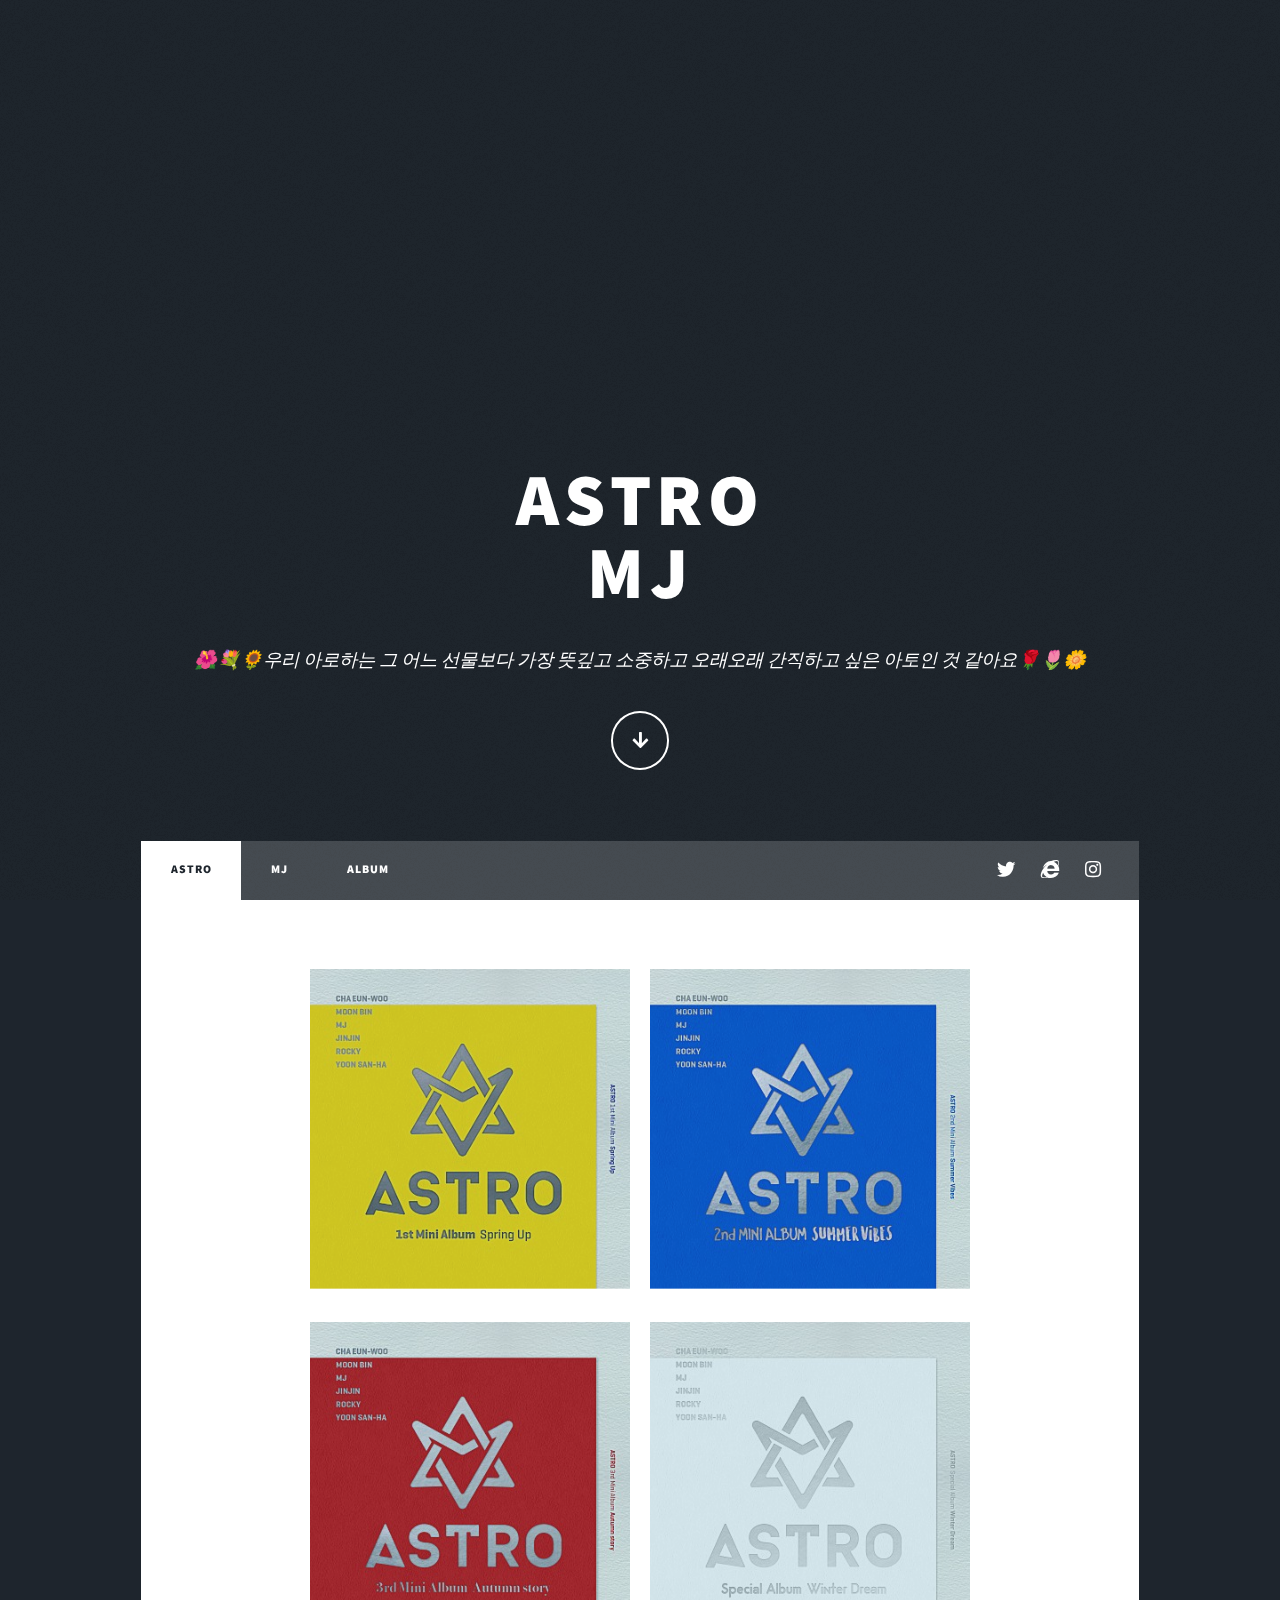
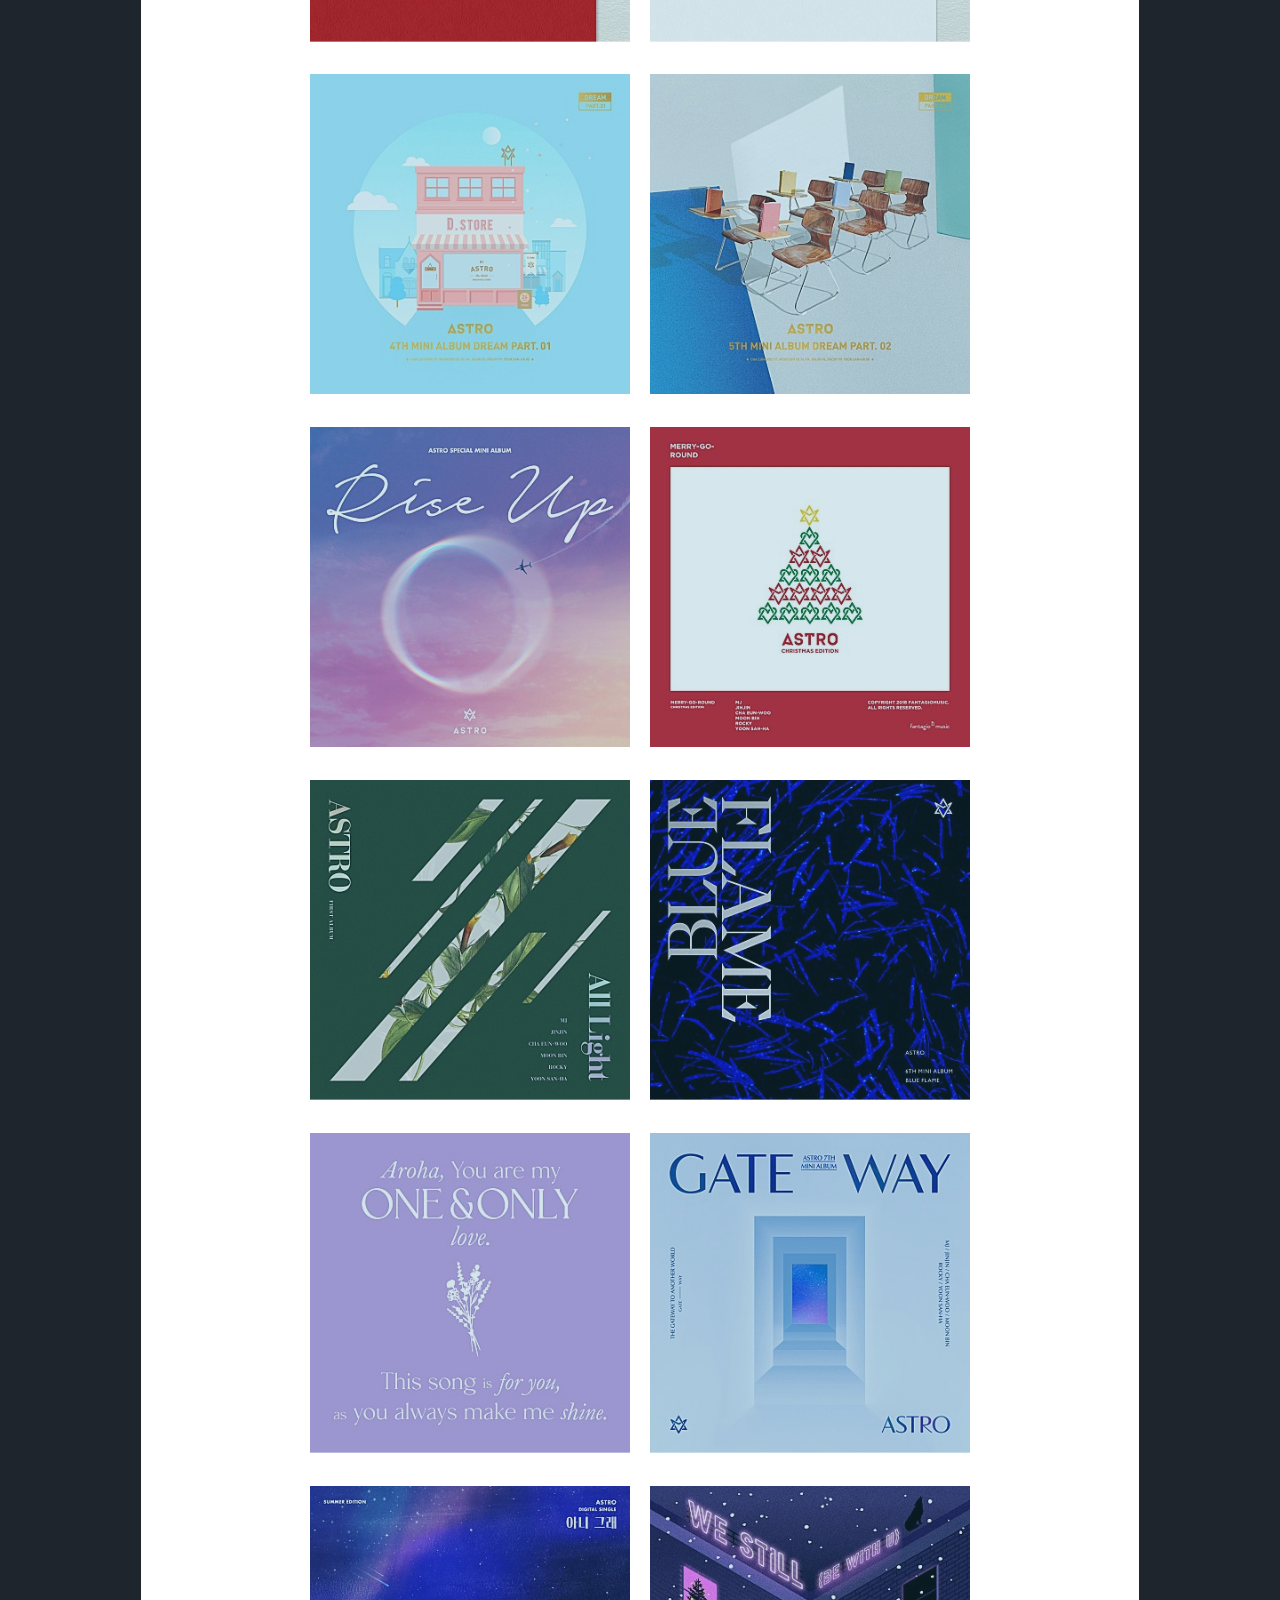
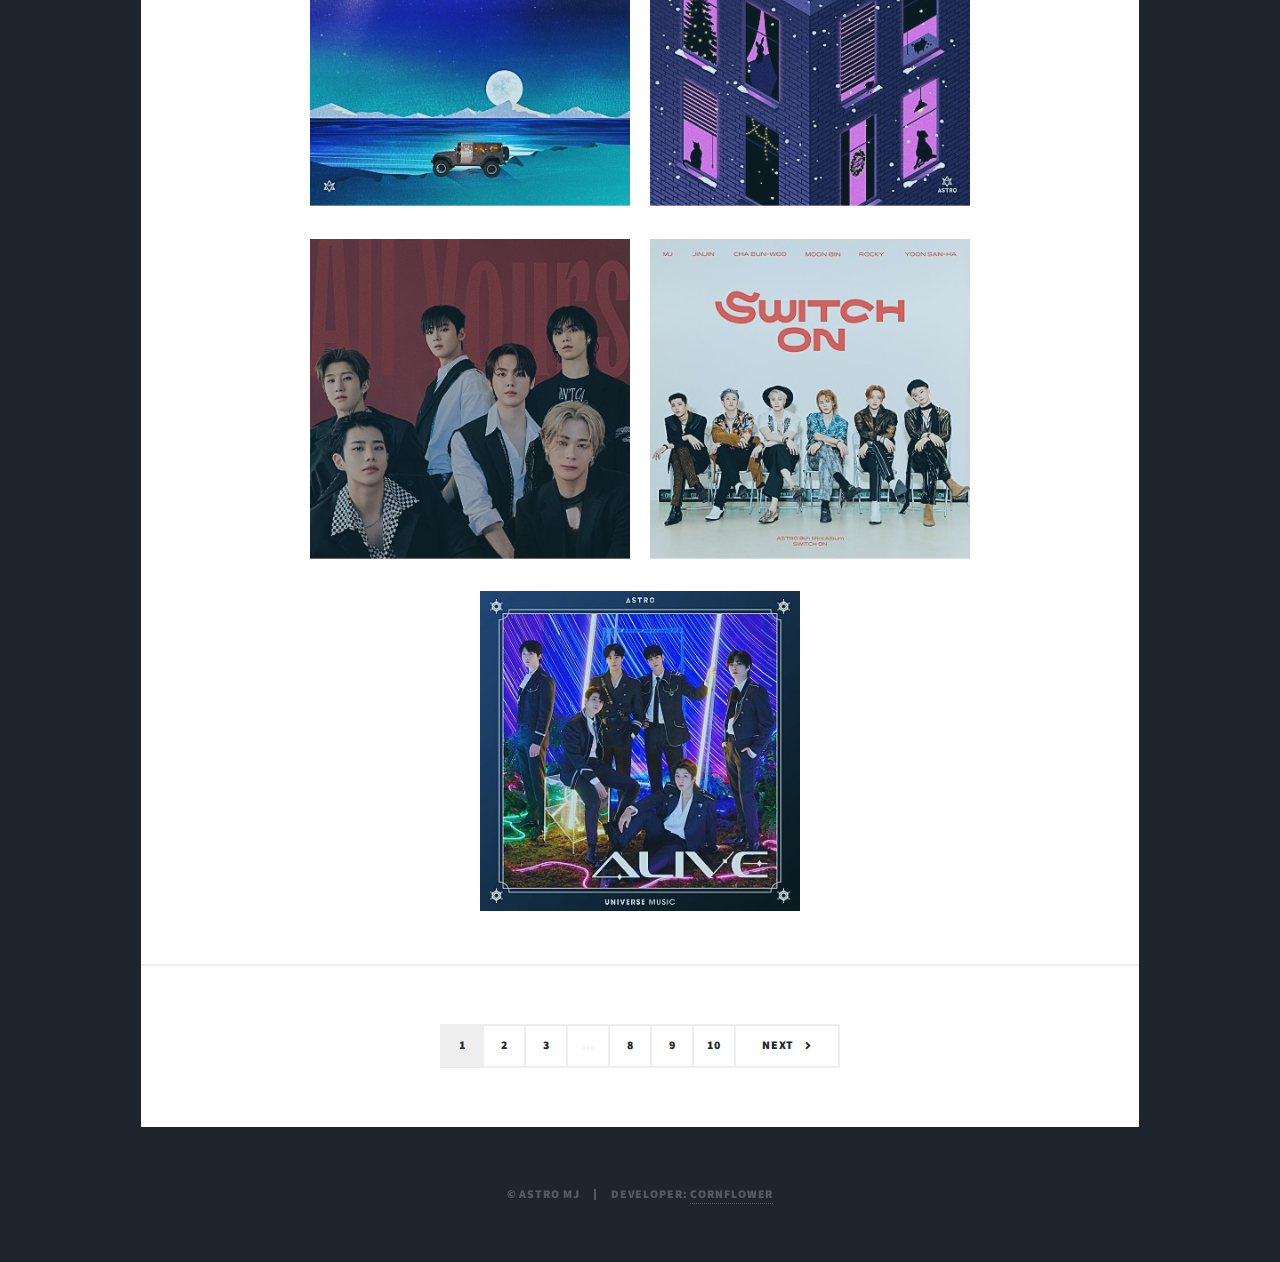
==== commit a05cdd1a: "Add files via upload" ====
--- a/index.html
+++ b/index.html
@@ -427,25 +427,12 @@
 
 							</div>
 
-						<!-- Posts -->
-							<section class="posts">
-								
-								<article>
-									<header>
-										<span class="date">February 23, 2016</span>
-										<h4><a href="#">Spring Up<br/></a></h4>
-									</header>						
-							
-								</article>
-
-								</article>
-							</section>
 
 						<!-- Footer -->
 							<footer>
 								<div class="pagination">
 									<!--<a href="#" class="previous">Prev</a>-->
-									<a href="#" class="page active">1</a>
+									<a href="index.html" class="page active">1</a>
 									<a href="#" class="page">2</a>
 									<a href="#" class="page">3</a>
 									<span class="extra">&hellip;</span>
@@ -458,57 +445,10 @@
 
 					</div>
 
-				<!-- Footer -->
-					<footer id="footer">
-						<section>
-							<form method="post" action="#">
-								<div class="fields">
-									<div class="field">
-										<label for="name">Name</label>
-										<input type="text" name="name" id="name" />
-									</div>
-									<div class="field">
-										<label for="email">Email</label>
-										<input type="text" name="email" id="email" />
-									</div>
-									<div class="field">
-										<label for="message">Message</label>
-										<textarea name="message" id="message" rows="3"></textarea>
-									</div>
-								</div>
-								<ul class="actions">
-									<li><input type="submit" value="Send Message" /></li>
-								</ul>
-							</form>
-						</section>
-						<section class="split contact">
-							<section class="alt">
-								<h3>Address</h3>
-								<p>1234 Somewhere Road #87257<br />
-								Nashville, TN 00000-0000</p>
-							</section>
-							<section>
-								<h3>Phone</h3>
-								<p><a href="#">(000) 000-0000</a></p>
-							</section>
-							<section>
-								<h3>Email</h3>
-								<p><a href="#">info@untitled.tld</a></p>
-							</section>
-							<section>
-								<h3>Social</h3>
-								<ul class="icons alt">
-									<li><a href="https://twitter.com/offclASTRO" class="icon brands alt fa-twitter"><span class="label">Twitter</span></a></li>
-									<li><a href="https://cafe.daum.net/fantagio-boys" class="icon brands alt fa-internet-explorer"><span class="label">Daumcafe</span></a></li>
-									<li><a href="https://www.instagram.com/MJ_7.7.7" class="icon brands alt fa-instagram"><span class="label">Instagram</span></a></li>
-								</ul>
-							</section>
-						</section>
-					</footer>
 
 				<!-- Copyright -->
 					<div id="copyright">
-						<ul><li>&copy; Untitled</li><li>Developer: <a href="https://html5up.net">Cornflower</a></li></ul>
+						<ul><li>&copy; ASTRO MJ</li><li>Developer: <a href="https://twitter.com/mjcornflower">Cornflower</a></li></ul>
 					</div>
 
 			</div>
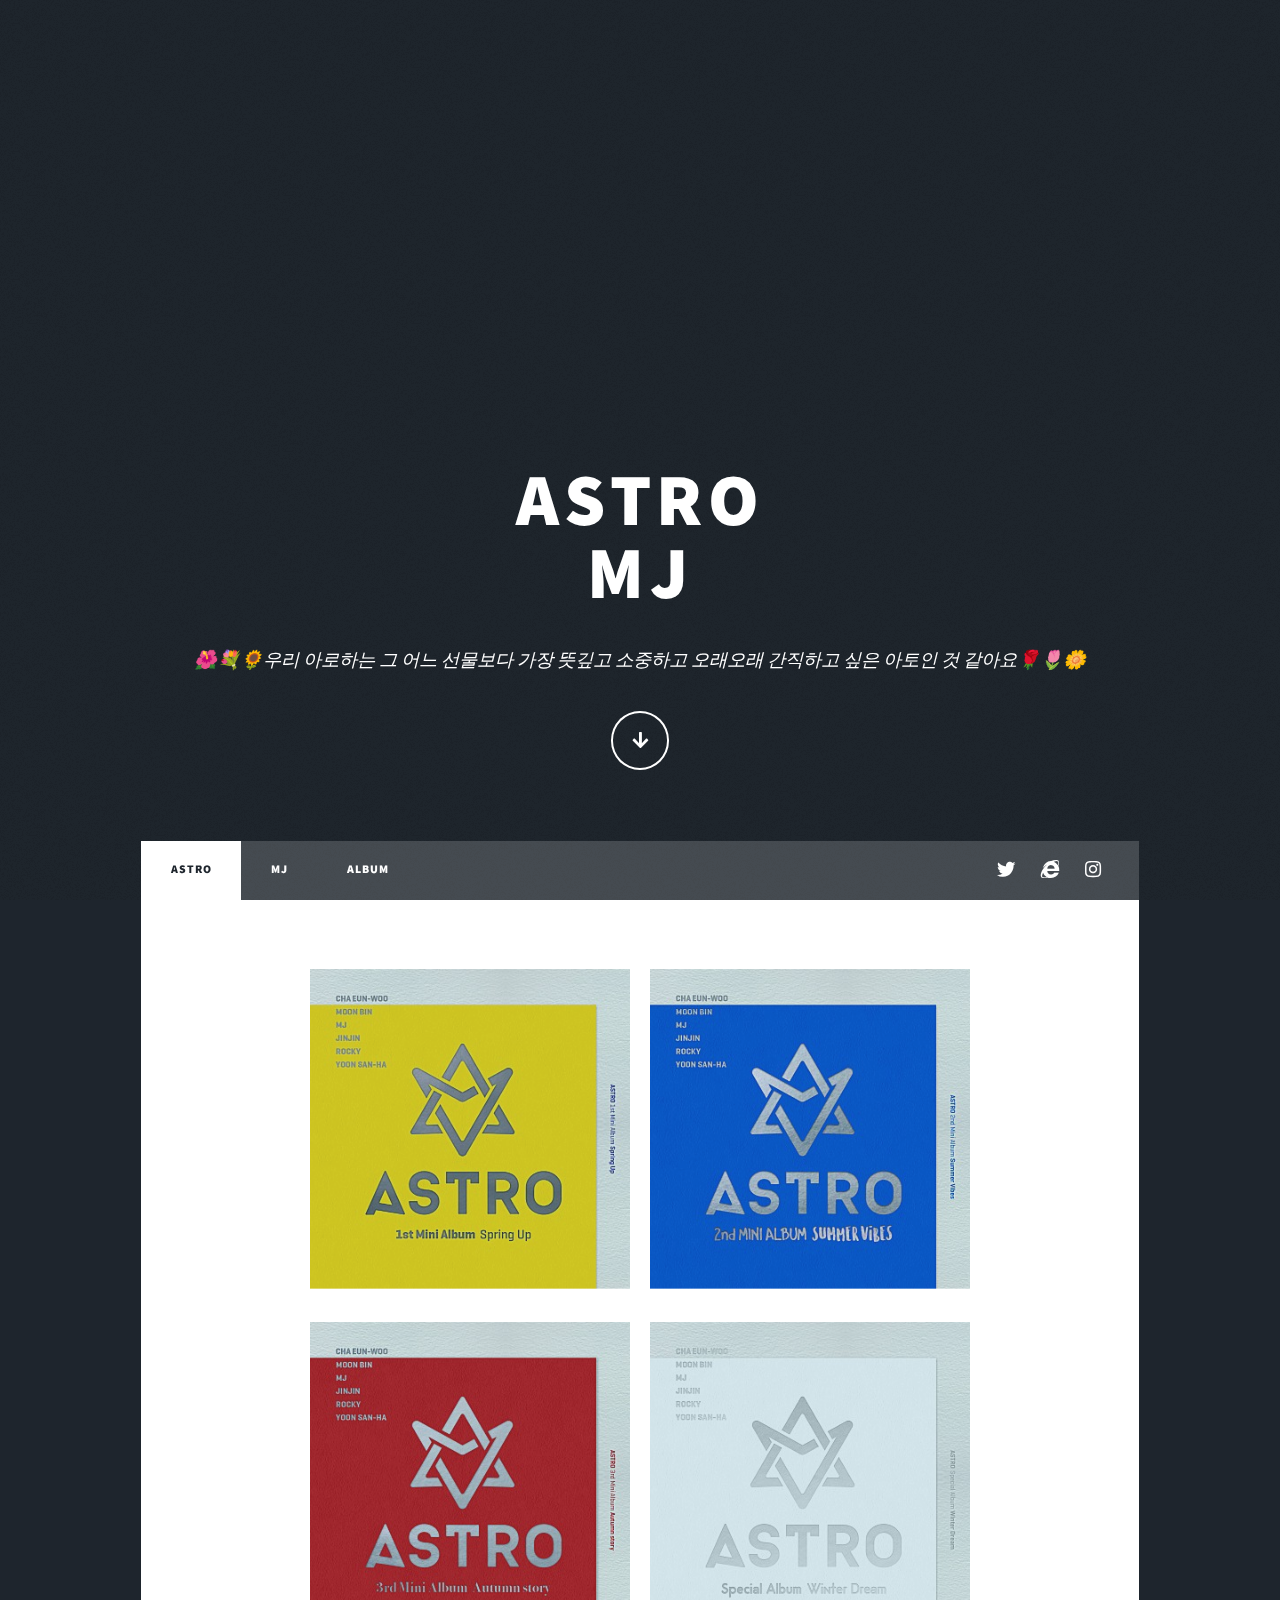
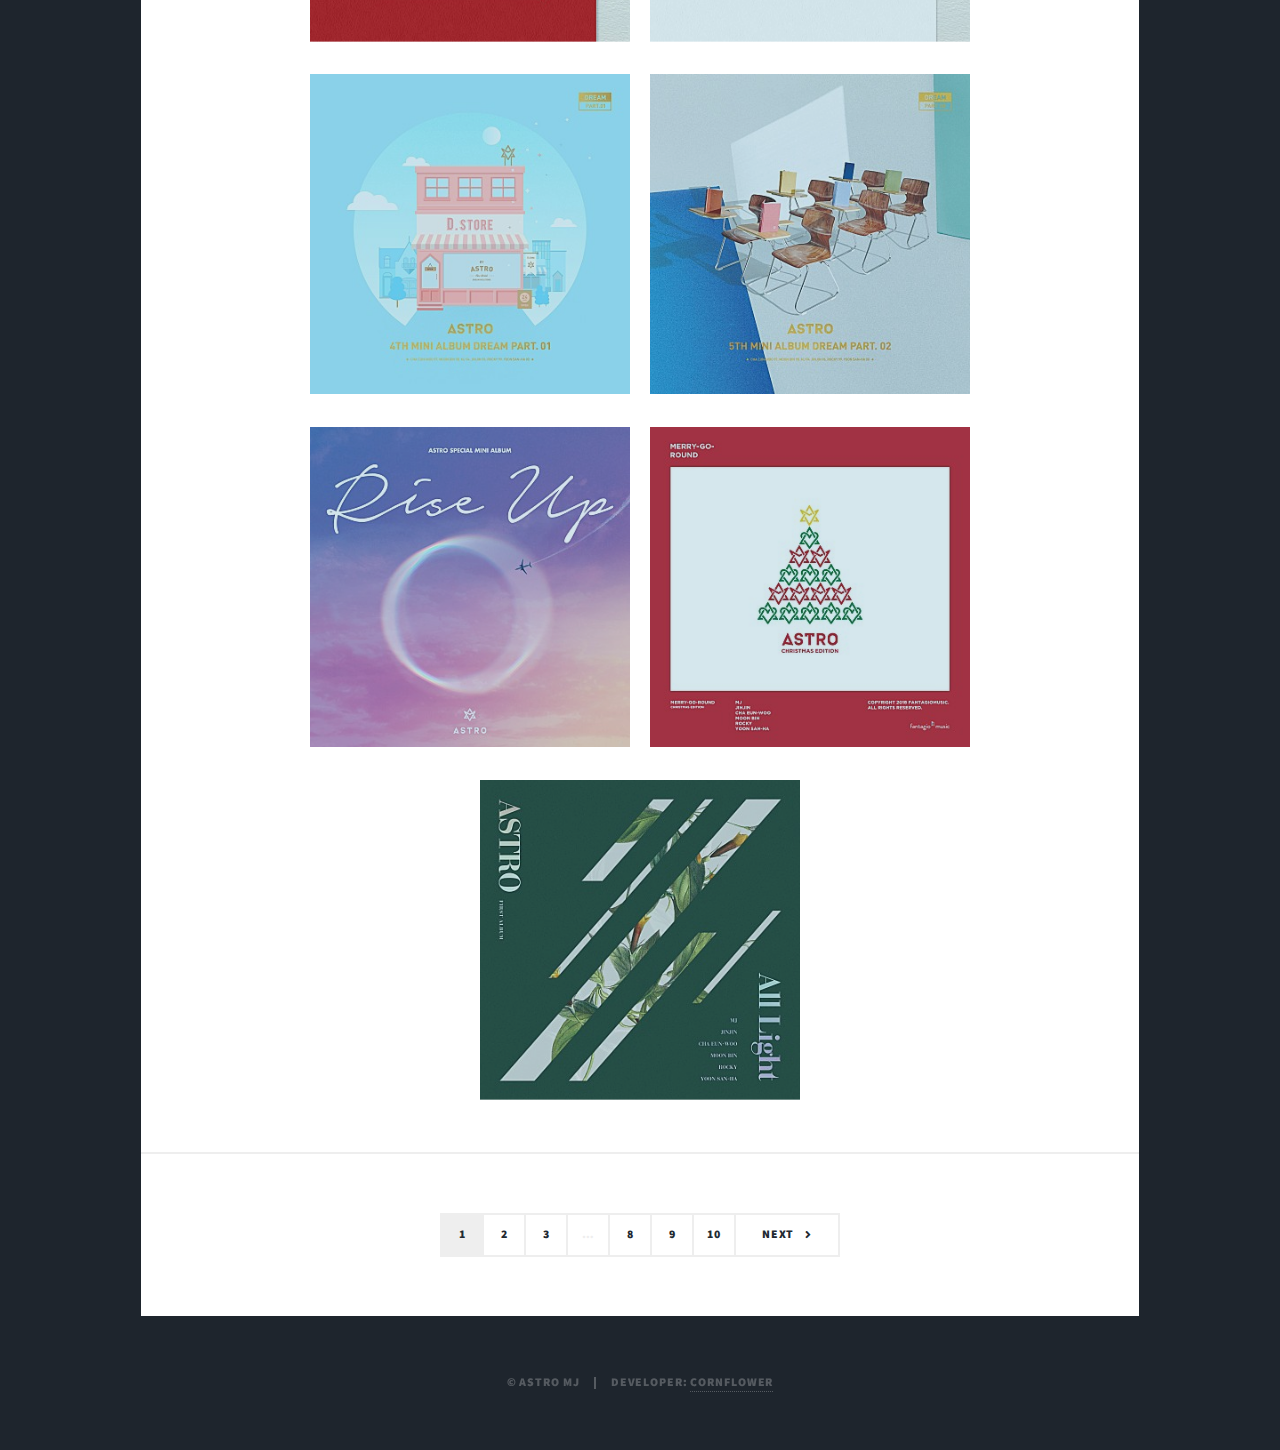
==== commit e1311e4b: "Add files via upload" ====
--- a/index.html
+++ b/index.html
@@ -148,8 +148,8 @@
 										<h4 style="float:left;">AutumnStory</h4>
 										<p class="icon-links" style="float:right;">
 											<a href="https://www.melon.com/album/detail.htm?albumId=10014041"><img src="images/media/app_1.f0f25481.jpg"></img></a>
-											<a href="#"><img src="images/media/app_3.f9167b01.jpg"></img></a>
-											<a href="#"><img src="images/media/app_4.1e40f869.jpg"></img></a>
+											<a href="https://music.bugs.co.kr/album/20065582?wl_ref=list_ab_03"><img src="images/media/app_2.e6316306.jpg"></img></a>
+											<a href="https://www.music-flo.com/detail/album/nddzllhn/albumtrack"><img src="images/media/app_4.1e40f869.jpg"></img></a>
 										</p>
 										<p class="description">
 											Lonely<br/>
@@ -168,8 +168,8 @@
 										<h4 style="float:left;">WinterDream</h4>
 										<p class="icon-links" style="float:right;">
 											<a href="https://www.melon.com/album/detail.htm?albumId=10040723"><img src="images/media/app_1.f0f25481.jpg"></img></a>
-											<a href="#"><img src="images/media/app_3.f9167b01.jpg"></img></a>
-											<a href="#"><img src="images/media/app_4.1e40f869.jpg"></img></a>
+											<a href="https://music.bugs.co.kr/album/20083230?wl_ref=list_ab_03"><img src="images/media/app_2.e6316306.jpg"></img></a>
+											<a href="https://www.music-flo.com/detail/album/nddhinid/albumtrack"><img src="images/media/app_4.1e40f869.jpg"></img></a>
 										</p>
 										<p class="description">
 											붙잡았어야 해<br/>
@@ -187,8 +187,8 @@
 										<h4 style="float:left;">DreamPart.01</h4>
 										<p class="icon-links" style="float:right;">
 											<a href="https://www.melon.com/album/detail.htm?albumId=10066305"><img src="images/media/app_1.f0f25481.jpg"></img></a>
-											<a href="#"><img src="images/media/app_3.f9167b01.jpg"></img></a>
-											<a href="#"><img src="images/media/app_4.1e40f869.jpg"></img></a>
+											<a href="https://music.bugs.co.kr/album/20100044?wl_ref=list_ab_03"><img src="images/media/app_2.e6316306.jpg"></img></a>
+											<a href="https://www.music-flo.com/detail/album/ndadddee/albumtrack"><img src="images/media/app_4.1e40f869.jpg"></img></a>
 										</p>
 										<p class="description" style="font-size:14px; bottom: 2em;">
 											Dreams Come True<br/>
@@ -209,8 +209,8 @@
 										<h4 style="float:left;">Dream Part.02</h4>
 										<p class="icon-links" style="float:right;">
 											<a href="https://www.melon.com/album/detail.htm?albumId=10107916"><img src="images/media/app_1.f0f25481.jpg"></img></a>
-											<a href="#"><img src="images/media/app_3.f9167b01.jpg"></img></a>
-											<a href="#"><img src="images/media/app_4.1e40f869.jpg"></img></a>
+											<a href="https://music.bugs.co.kr/album/20127331?wl_ref=list_ab_03"><img src="images/media/app_2.e6316306.jpg"></img></a>
+											<a href="https://www.music-flo.com/detail/album/ndanoiia/albumtrack"><img src="images/media/app_4.1e40f869.jpg"></img></a>
 										</p>
 										<p class="description">
 											With You<br/>
@@ -228,8 +228,8 @@
 										<h4 style="float:left;">Rise up</h4>
 										<p class="icon-links" style="float:right;">
 											<a href="https://www.melon.com/album/detail.htm?albumId=10187814"><img src="images/media/app_1.f0f25481.jpg"></img></a>
-											<a href="#"><img src="images/media/app_2.e6316306.jpg"></img></a>
-											<a href="#"><img src="images/media/app_4.1e40f869.jpg"></img></a>
+											<a href="https://music.bugs.co.kr/album/20181926?wl_ref=list_ab_03"><img src="images/media/app_2.e6316306.jpg"></img></a>
+											<a href="https://www.music-flo.com/detail/album/ndahaynz/albumtrack"><img src="images/media/app_4.1e40f869.jpg"></img></a>
 										</p>
 										<p class="description">
 											너잖아 (Always you)<br/>
@@ -247,8 +247,8 @@
 										<h4 style="float:left;">Merry-Go-Round <br/>(ChristmasEdition)</h4>
 										<p class="icon-links" style="float:right;">
 											<a href="https://www.melon.com/album/detail.htm?albumId=10236258"><img src="images/media/app_1.f0f25481.jpg"></img></a>
-											<a href="#"><img src="images/media/app_2.e6316306.jpg"></img></a>
-											<a href="#"><img src="images/media/app_4.1e40f869.jpg"></img></a>
+											<a href="https://music.bugs.co.kr/album/20218186?wl_ref=list_ab_03"><img src="images/media/app_2.e6316306.jpg"></img></a>
+											<a href="https://www.music-flo.com/detail/album/ndnahahz/albumtrack"><img src="images/media/app_4.1e40f869.jpg"></img></a>
 										</p>
 										<p class="description">
 											Merry-Go-Round (Christmas Edition)<br/>
@@ -262,8 +262,8 @@
 										<h4 style="float:left;">All Light</h4>
 										<p class="icon-links" style="float:right;">
 											<a href="https://www.melon.com/album/detail.htm?albumId=10242874"><img src="images/media/app_1.f0f25481.jpg"></img></a>
-											<a href="#"><img src="images/media/app_3.f9167b01.jpg"></img></a>
-											<a href="#"><img src="images/media/app_4.1e40f869.jpg"></img></a>
+											<a href="https://music.bugs.co.kr/album/20223015?wl_ref=list_ab_03"><img src="images/media/app_2.e6316306.jpg"></img></a>
+											<a href="https://www.music-flo.com/detail/album/ndnnidal/albumtrack"><img src="images/media/app_4.1e40f869.jpg"></img></a>
 										</p>
 										<p class="description">
 											Starry Sky<br/>
@@ -280,151 +280,6 @@
 									</figcaption>			
 								</figure>
 
-								<figure class="effect-zoe">
-									<img src="images/10.BLUEFLAME.jpg" alt="BLUE FLAME"/>
-									<figcaption>
-										<h4 style="float:left;">BLUE vFLAME</h4>
-										<p class="icon-links" style="float:right;">
-											<a href="https://www.melon.com/album/detail.htm?albumId=10353834"><img src="images/media/app_1.f0f25481.jpg"></img></a>
-											<a href="#"><img src="images/media/app_3.f9167b01.jpg"></img></a>
-											<a href="#"><img src="images/media/app_4.1e40f869.jpg"></img></a>
-										</p>
-										<p class="description">
-											Blue Flame<br/>
-											Go&Stop<br/>
-											다야 (All About You)<br/>
-											찬바람 불 때면 (When The Wind Blows)<br/>
-											You're my world<br/>
-										</p>
-									</figcaption>			
-								</figure>
-
-
-								<figure class="effect-zoe">
-									<img src="images/11.One&Only.jpg" alt="One&Only"/>
-									<figcaption>
-										<h4 style="float:left;">One&Only</h4>
-										<p class="icon-links" style="float:right;">
-											<a href="https://www.melon.com/album/detail.htm?albumId=10392272"><img src="images/media/app_1.f0f25481.jpg"></img></a>
-											<a href="#"><img src="images/media/app_2.e6316306.jpg"></img></a>
-											<a href="#"><img src="images/media/app_4.1e40f869.jpg"></img></a>
-										</p>
-										<p class="description">
-											ONE&ONLY<br/>
-											ONE&ONLY (Inst.)<br/>
-										</p>
-									</figcaption>			
-								</figure>
-
-								<figure class="effect-zoe">
-									<img src="images/12.Gateway.jpg" alt="Gate way"/>
-									<figcaption>
-										<h4 style="float:left;">Gate way</h4>
-										<p class="icon-links" style="float:right;">
-											<a href="https://www.melon.com/album/detail.htm?albumId=10425649"><img src="images/media/app_1.f0f25481.jpg"></img></a>
-											<a href="#"><img src="images/media/app_2.e6316306.jpg"></img></a>
-											<a href="#"><img src="images/media/app_4.1e40f869.jpg"></img></a>
-										</p>
-										<p class="description">
-											Knock(널 찾아가)<br/>
-											내 이름을 부를 때<br/>
-											SOMEBODY LIKE<br/>
-											We Still<br/>
-											12시간<br/>
-											빛이 돼줄게<br/>
-										</p>
-									</figcaption>			
-								</figure>
-
-								<figure class="effect-zoe">
-									<img src="images/13.아니그래.jpg" alt="아니그래"/>
-									<figcaption>
-										<h4 style="float:left;">아니 그래</h4>
-										<p class="icon-links" style="float:right;">
-											<a href="https://www.melon.com/album/detail.htm?albumId=10451841"><img src="images/media/app_1.f0f25481.jpg"></img></a>
-											<a href="#"><img src="images/media/app_2.e6316306.jpg"></img></a>
-											<a href="#"><img src="images/media/app_4.1e40f869.jpg"></img></a>
-										</p>
-										<p class="description">
-											아니 그래<br/>
-										</p>
-									</figcaption>			
-								</figure>
-
-								<figure class="effect-zoe">
-									<img src="images/14.ASTRODigitalSingle[WeStill(BeWithU)].jpg" alt="ASTRODigitalSingle[WeStill(BeWithU)]"/>
-									<figcaption>
-										<h4 style="float:left;">We Still<br/>(Be With U)</h4>
-										<p class="icon-links" style="float:right;">
-											<a href="https://www.melon.com/album/detail.htm?albumId=10540819"><img src="images/media/app_1.f0f25481.jpg"></img></a>
-											<a href="#"><img src="images/media/app_2.e6316306.jpg"></img></a>
-											<a href="#"><img src="images/media/app_4.1e40f869.jpg"></img></a>
-										</p>
-										<p class="description">
-											We Still (Be With U)<br/>
-										</p>
-									</figcaption>			
-								</figure>
-
-								<figure class="effect-zoe">
-									<img src="images/15.AllYours.jpg" alt="AllYours"/>
-									<figcaption>
-										<h4 style="float:left;">All Yours</h4>
-										<p class="icon-links" style="float:right;">
-											<a href="https://www.melon.com/album/detail.htm?albumId=10587508"><img src="images/media/app_1.f0f25481.jpg"></img></a>
-											<a href="#"><img src="images/media/app_3.f9167b01.jpg"></img></a>
-											<a href="#"><img src="images/media/app_4.1e40f869.jpg"></img></a>
-										</p>
-										<p class="description">
-											Dear my universe<br/>
-											Butterfly Effect<br/>
-											ONE<br/>
-											Someone Else<br/>
-											SNS<br/>
-											All Good<br/>
-											All Stars<br/>
-											우리의 계절 (Our spring)<br/>
-											Stardust<br/>
-											별비 (gemini)<br/>
-										</p>
-									</figcaption>			
-								</figure>
-
-								<figure class="effect-zoe">
-									<img src="images/16.SwitchOn.jpg" alt="Switch On"/>
-									<figcaption>
-										<h4 style="float:left;">Switch On</h4>
-										<p class="icon-links" style="float:right;">
-											<a href="https://www.melon.com/album/detail.htm?albumId=10667554"><img src="images/media/app_1.f0f25481.jpg"></img></a>
-											<a href="#"><img src="images/media/app_3.f9167b01.jpg"></img></a>
-											<a href="#"><img src="images/media/app_4.1e40f869.jpg"></img></a>
-										</p>
-										<p class="description">
-											After Midnight<br/>
-											발자국 (Footprint)<br/>
-											Waterfall<br/>
-											노을 그림 (Sunset Sky)<br/>
-											MY ZONE<br/>
-											Don’t Worry<br/>
-										</p>
-									</figcaption>			
-								</figure>
-
-								<figure class="effect-zoe">
-									<img src="images/17.Alive.jpg" alt="Alive"/>
-									<figcaption>
-										<h4 style="float:left;">Alive</h4>
-										<p class="icon-links" style="float:right;">
-											<a href="https://www.melon.com/album/detail.htm?albumId=10700201"><img src="images/media/app_1.f0f25481.jpg"></img></a>
-											<a href="#"><img src="images/media/app_3.f9167b01.jpg"></img></a>
-											<a href="#"><img src="images/media/app_4.1e40f869.jpg"></img></a>
-										</p>
-										<p class="description">
-											ALIVE<br/>
-										</p>
-									</figcaption>			
-								</figure>
-
 							</div>
 
 
@@ -433,7 +288,7 @@
 								<div class="pagination">
 									<!--<a href="#" class="previous">Prev</a>-->
 									<a href="index.html" class="page active">1</a>
-									<a href="#" class="page">2</a>
+									<a href="index2.html" class="page">2</a>
 									<a href="#" class="page">3</a>
 									<span class="extra">&hellip;</span>
 									<a href="#" class="page">8</a>
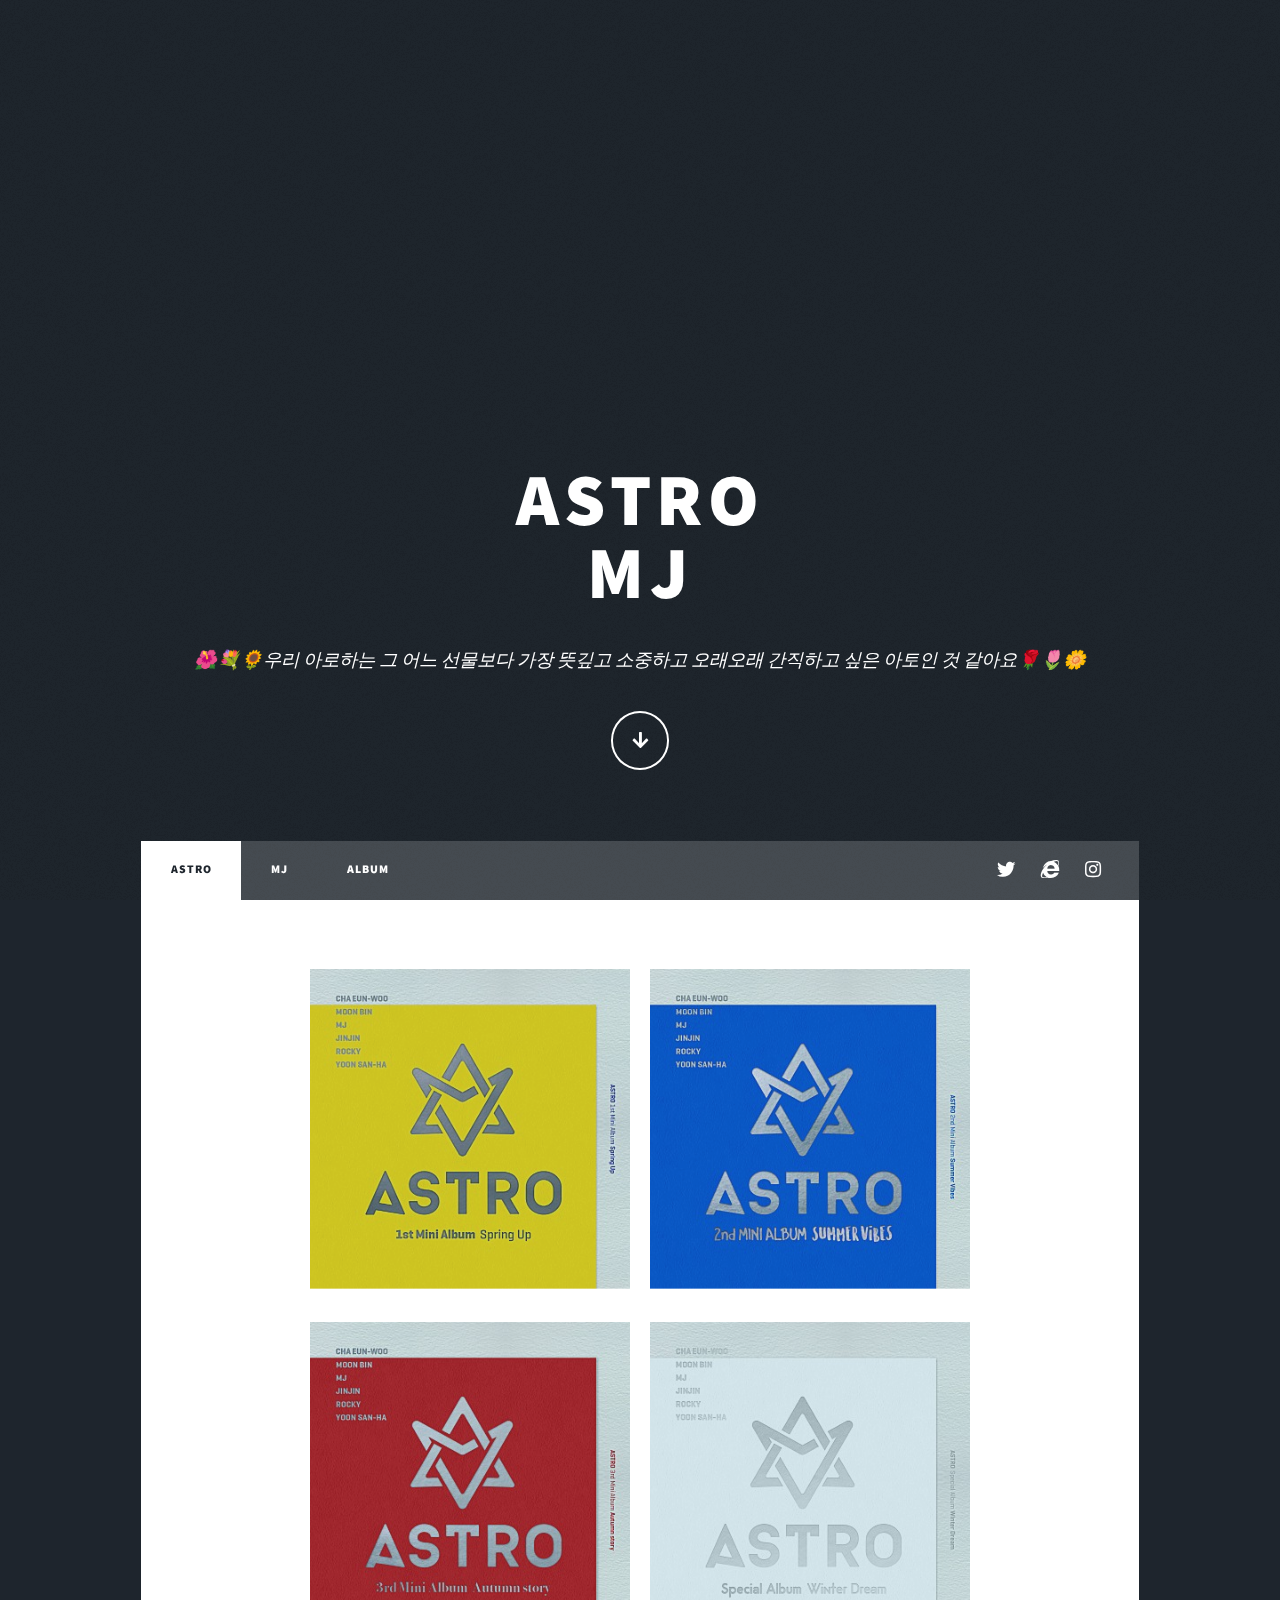
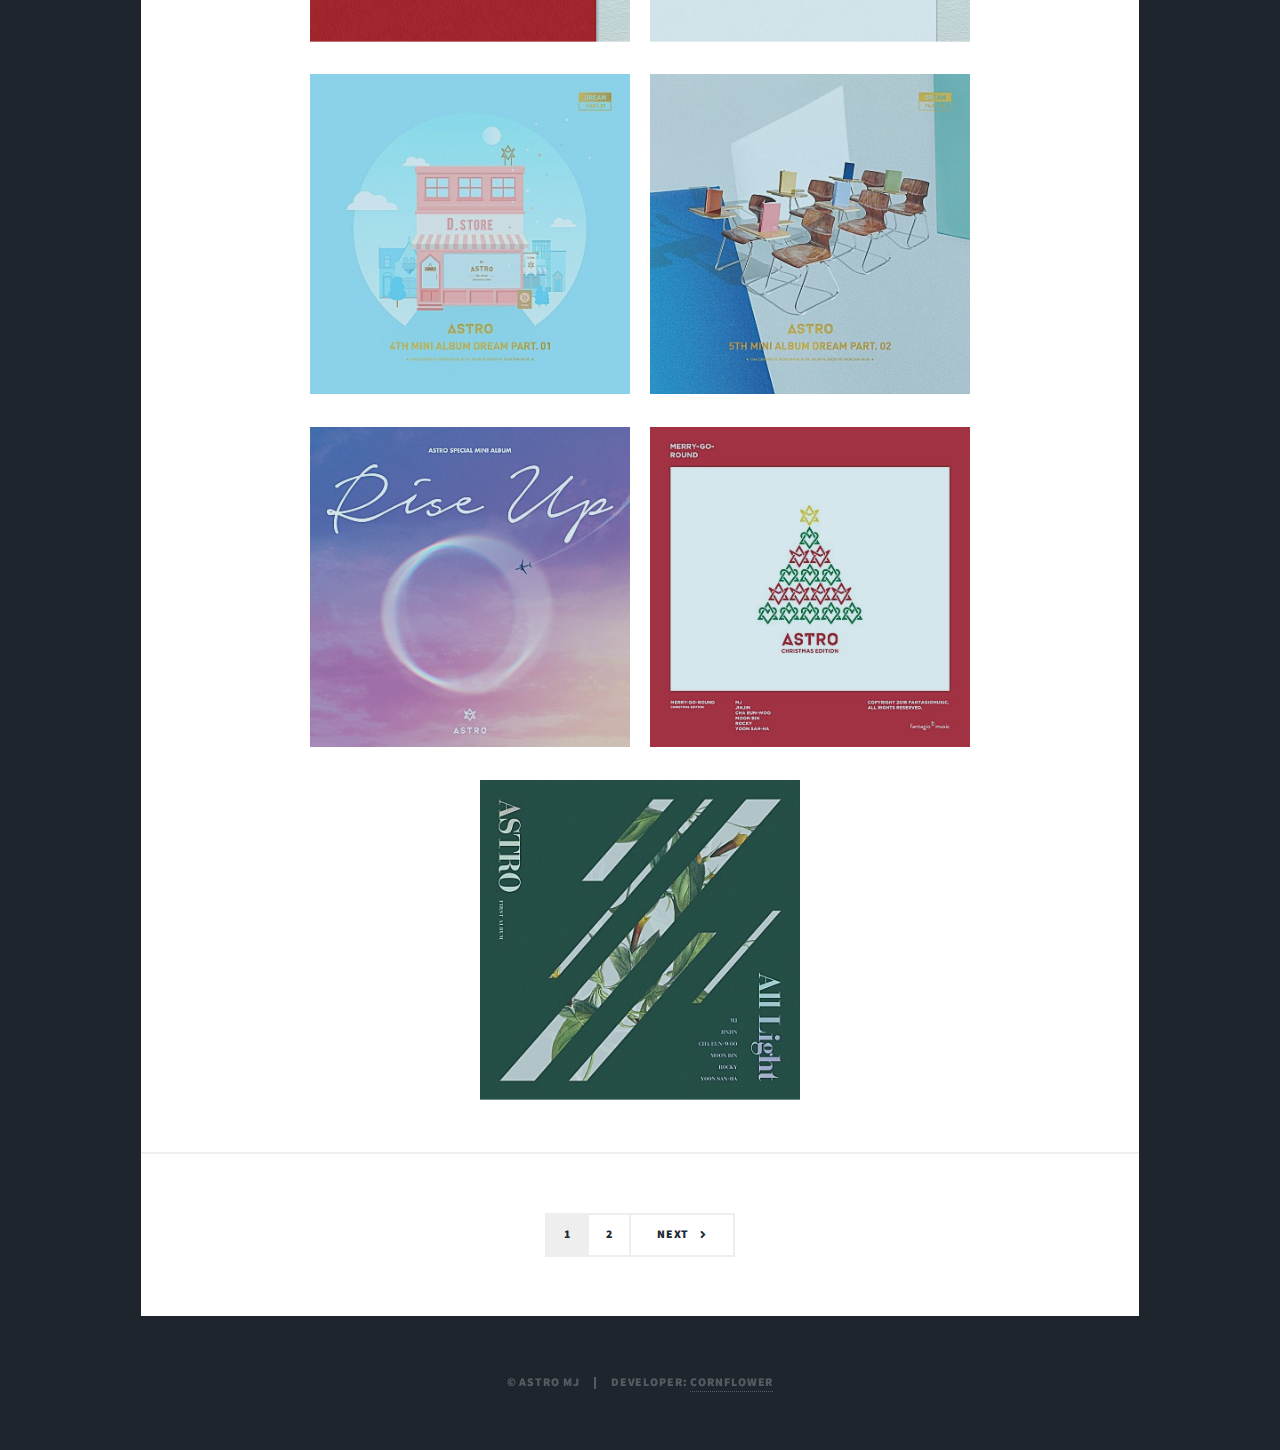
==== commit 25c75c92: "Add files via upload" ====
--- a/index.html
+++ b/index.html
@@ -289,12 +289,7 @@
 									<!--<a href="#" class="previous">Prev</a>-->
 									<a href="index.html" class="page active">1</a>
 									<a href="index2.html" class="page">2</a>
-									<a href="#" class="page">3</a>
-									<span class="extra">&hellip;</span>
-									<a href="#" class="page">8</a>
-									<a href="#" class="page">9</a>
-									<a href="#" class="page">10</a>
-									<a href="#" class="next">Next</a>
+									<a href="index2.html" class="next">Next</a>
 								</div>
 							</footer>
 
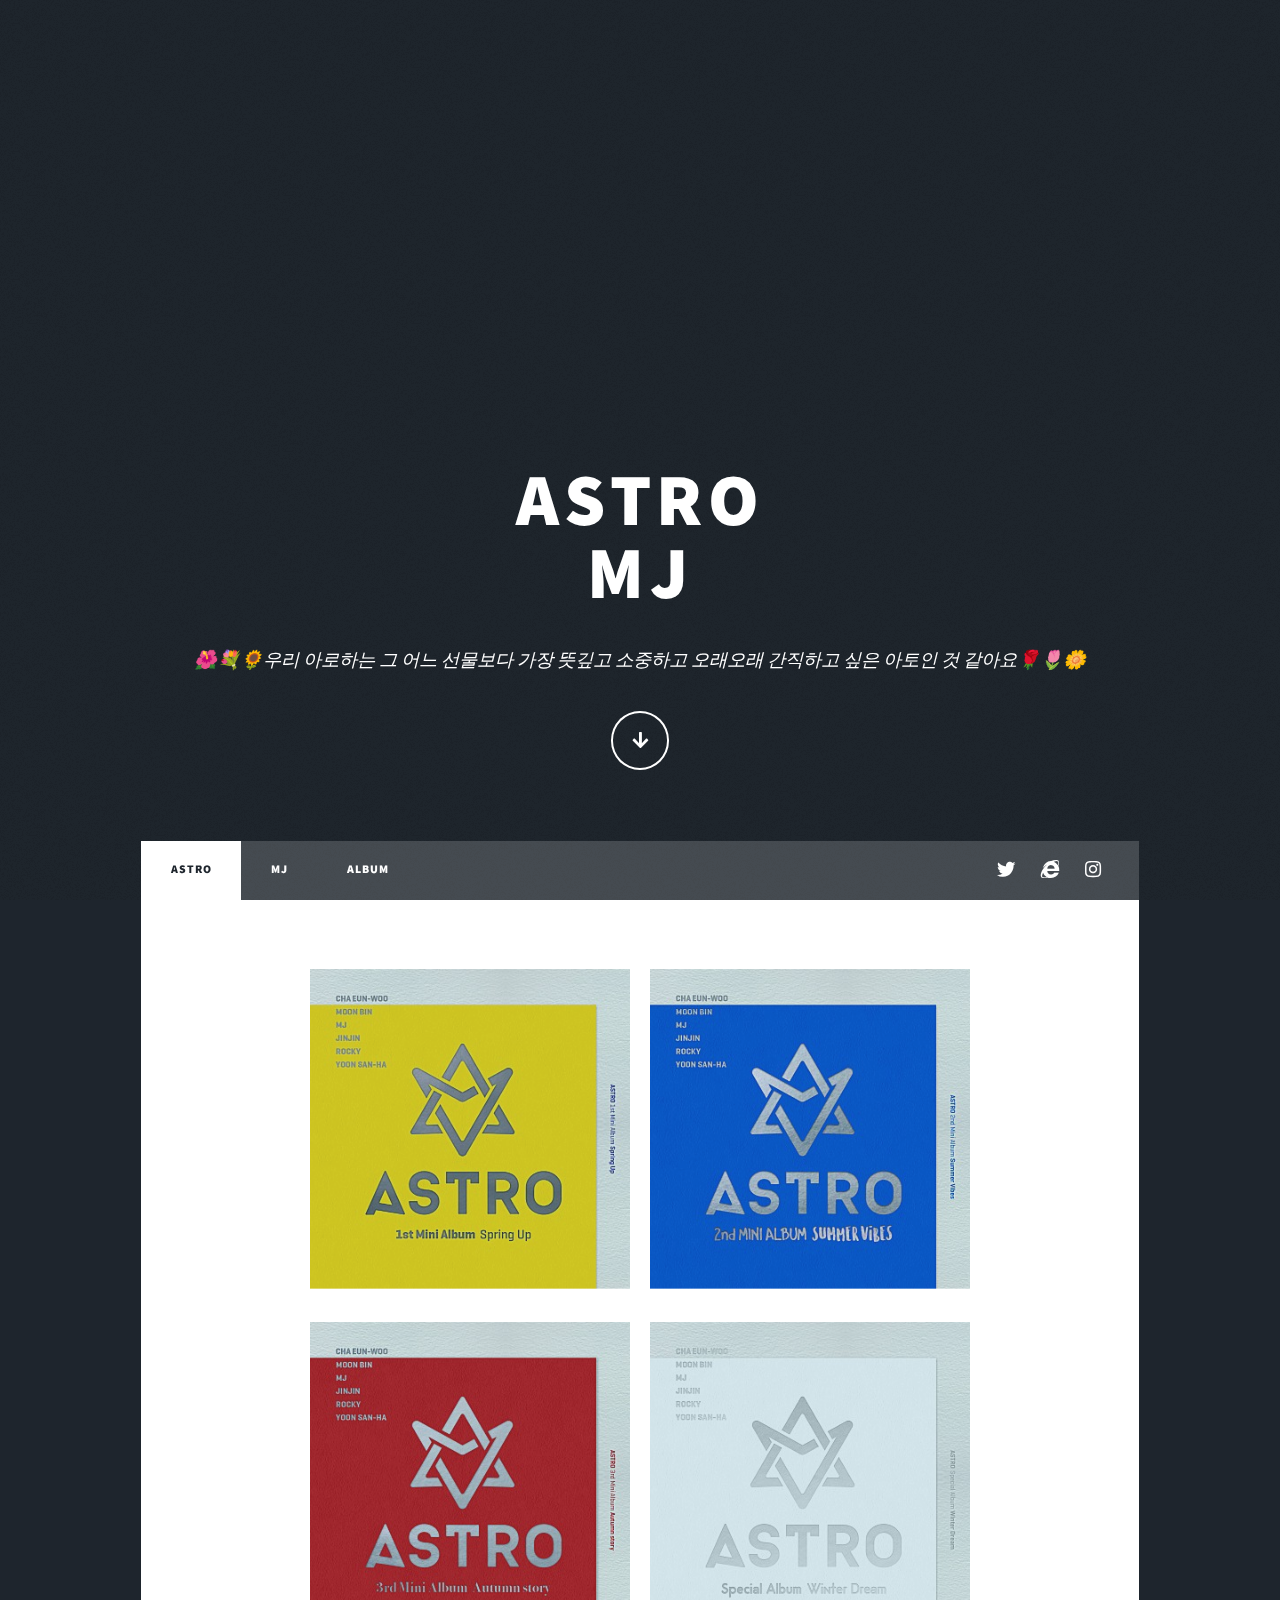
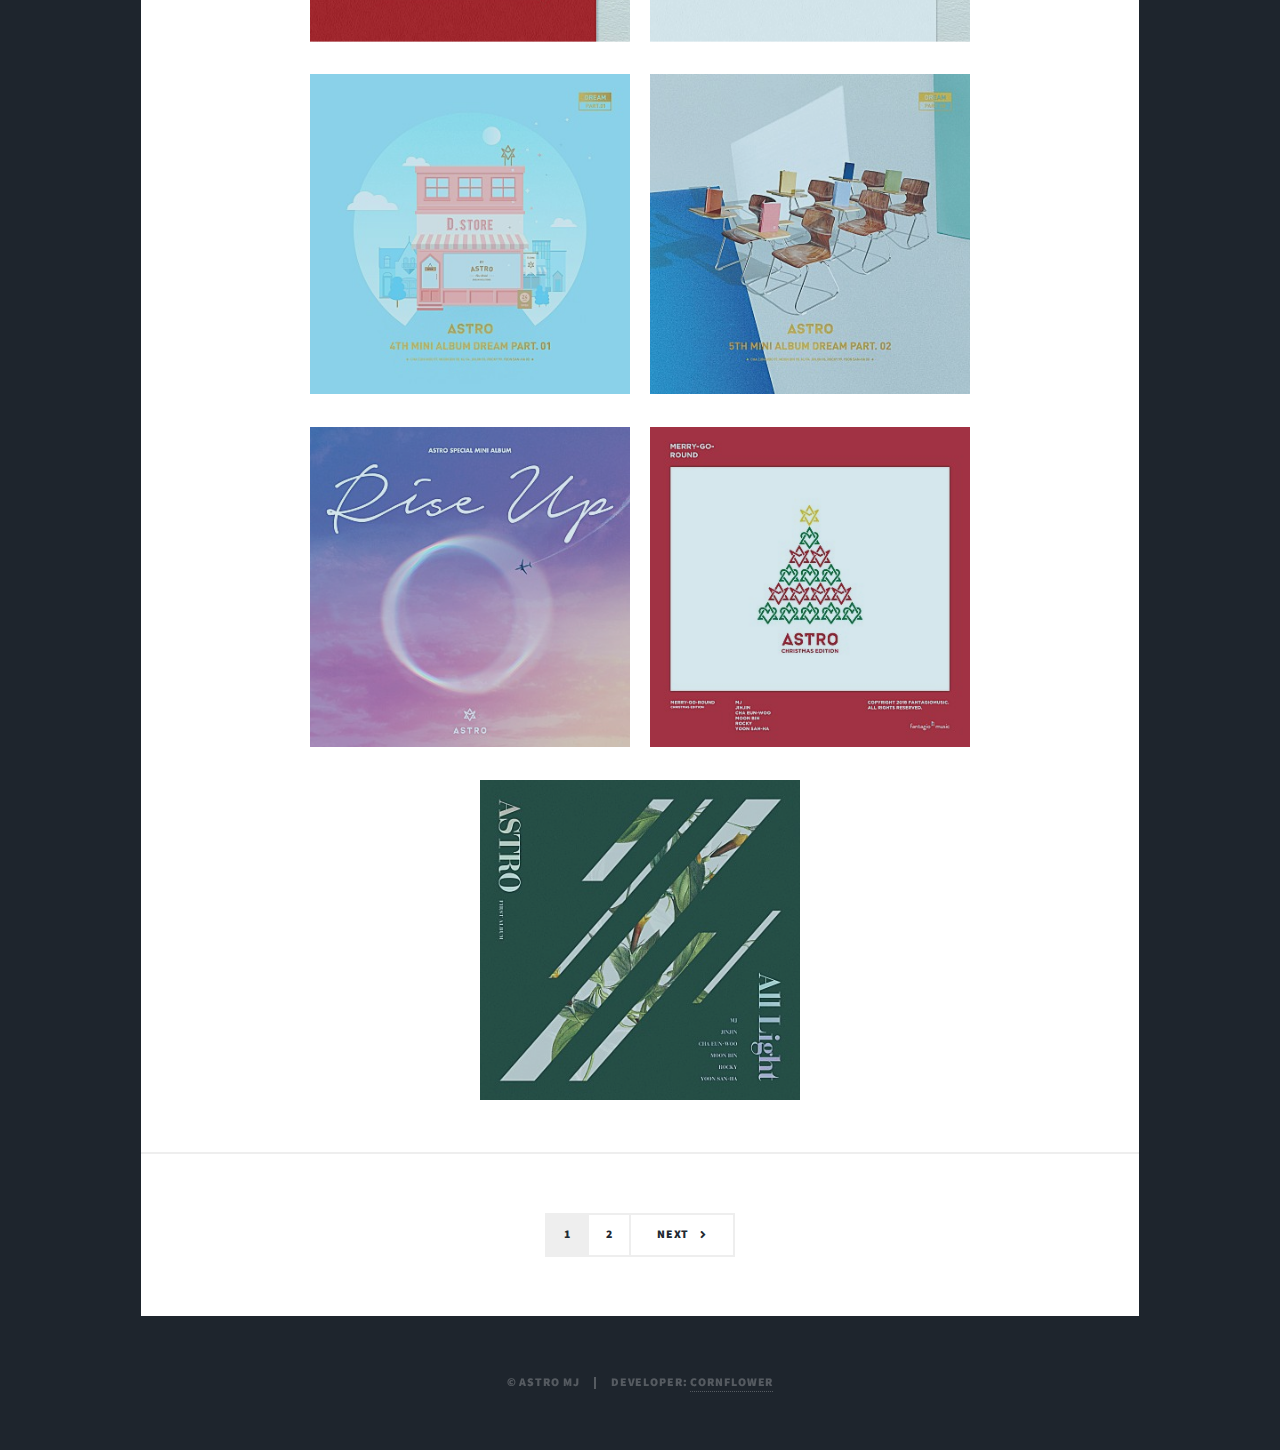
==== commit 926b7101: "Add files via upload" ====
--- a/index.html
+++ b/index.html
@@ -67,7 +67,7 @@
 					<nav id="nav">
 						<ul class="links">
 							<li class="active"><a href="index.html">ASTRO</a></li>
-							<li><a href="generic.html">MJ</a></li>
+							<li><a href="MJ.html">MJ</a></li>
 							<li><a href="elements.html">ALBUM</a></li>
 						</ul>
 						<ul class="icons">
@@ -265,16 +265,16 @@
 											<a href="https://music.bugs.co.kr/album/20223015?wl_ref=list_ab_03"><img src="images/media/app_2.e6316306.jpg"></img></a>
 											<a href="https://www.music-flo.com/detail/album/ndnnidal/albumtrack"><img src="images/media/app_4.1e40f869.jpg"></img></a>
 										</p>
-										<p class="description">
-											Starry Sky<br/>
+										<p class="description" style="font-size: 14px; bottom: 5em;">
+											Starry Sky /
 											All Night (전화해)<br/>
-											Moonwalk<br/>
+											Moonwalk /
 											Treasure<br/>
-											Role Play<br/>
+											Role Play /
 											1 In A Million<br/>
-											Love Wheel<br/>
+											Love Wheel /
 											Heart Brew Love<br/>
-											Merry-Go-Round<br/>
+											Merry-Go-Round /
 											피어나 (Bloom)<br/>
 										</p>
 									</figcaption>			
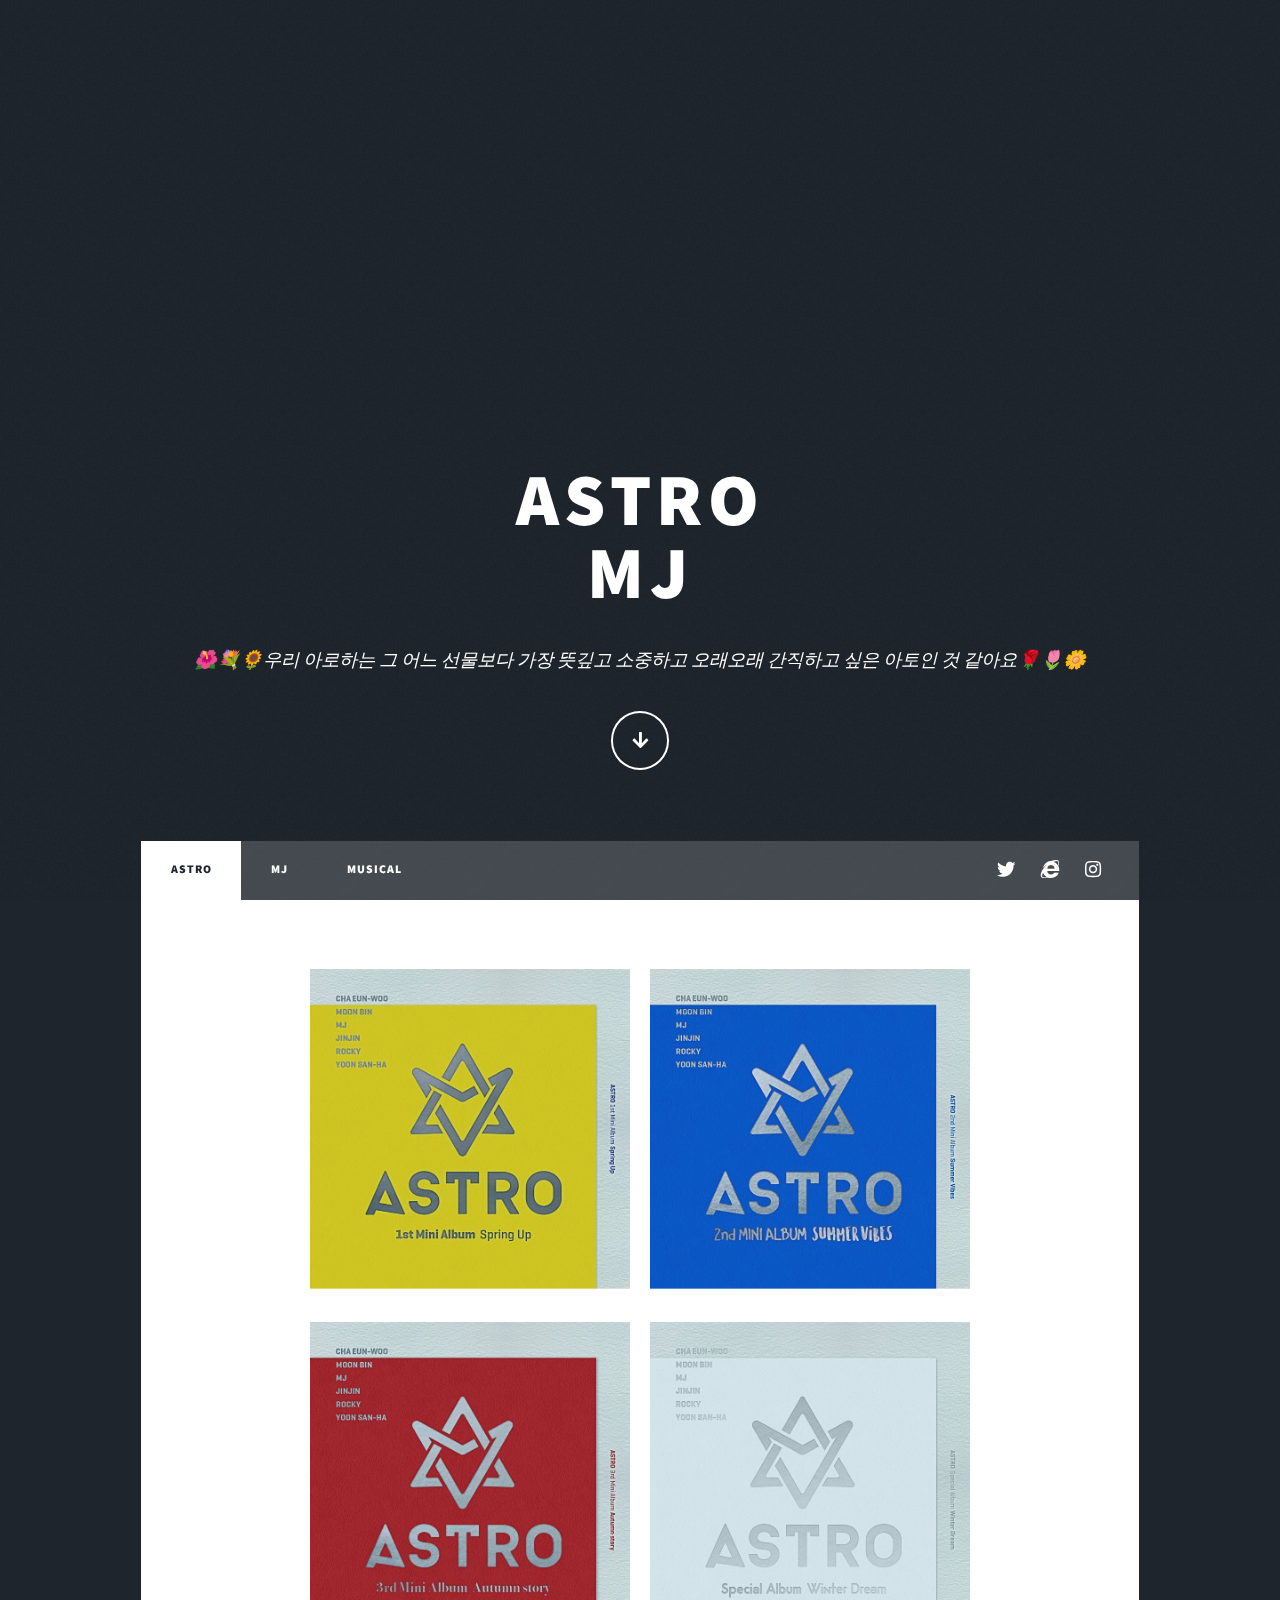
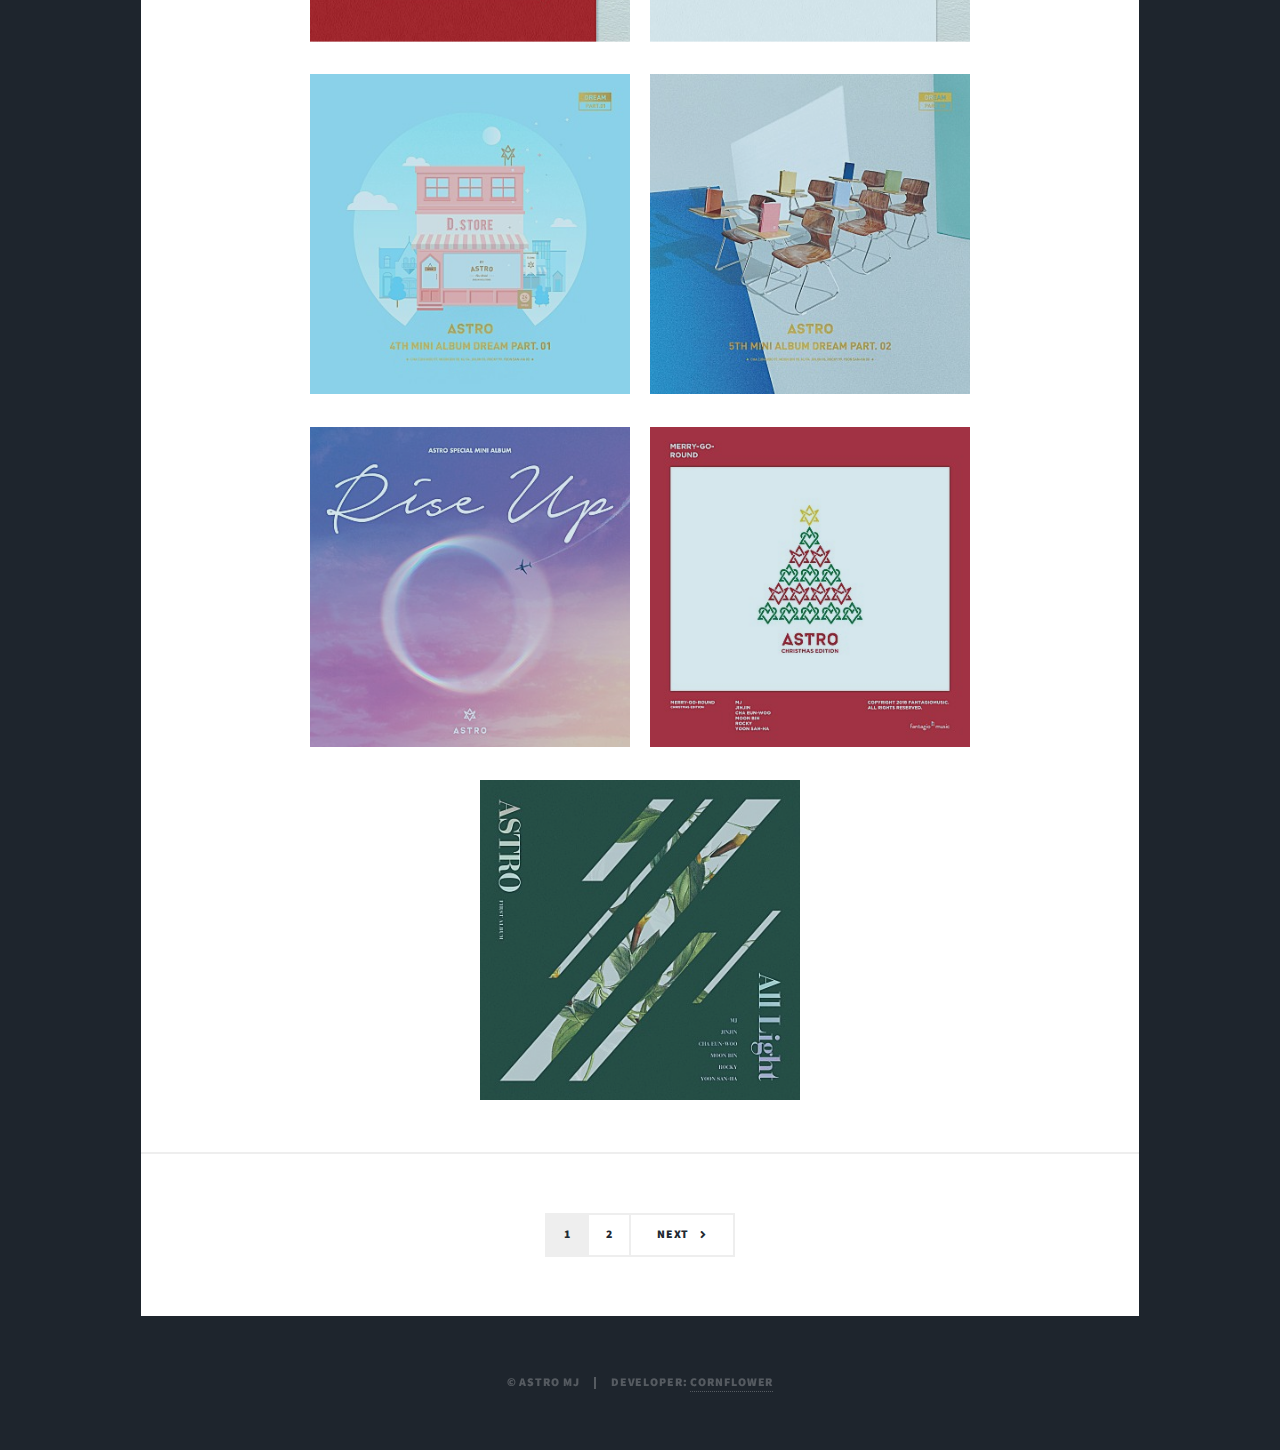
==== commit 893ded95: "Add files via upload" ====
--- a/index.html
+++ b/index.html
@@ -68,7 +68,7 @@
 						<ul class="links">
 							<li class="active"><a href="index.html">ASTRO</a></li>
 							<li><a href="MJ.html">MJ</a></li>
-							<li><a href="elements.html">ALBUM</a></li>
+							<li><a href="musical.html">MUSICAL</a></li>
 						</ul>
 						<ul class="icons">
 							<li><a href="https://twitter.com/offclASTRO" class="icon brands fa-twitter"><span class="label">Twitter</span></a></li>
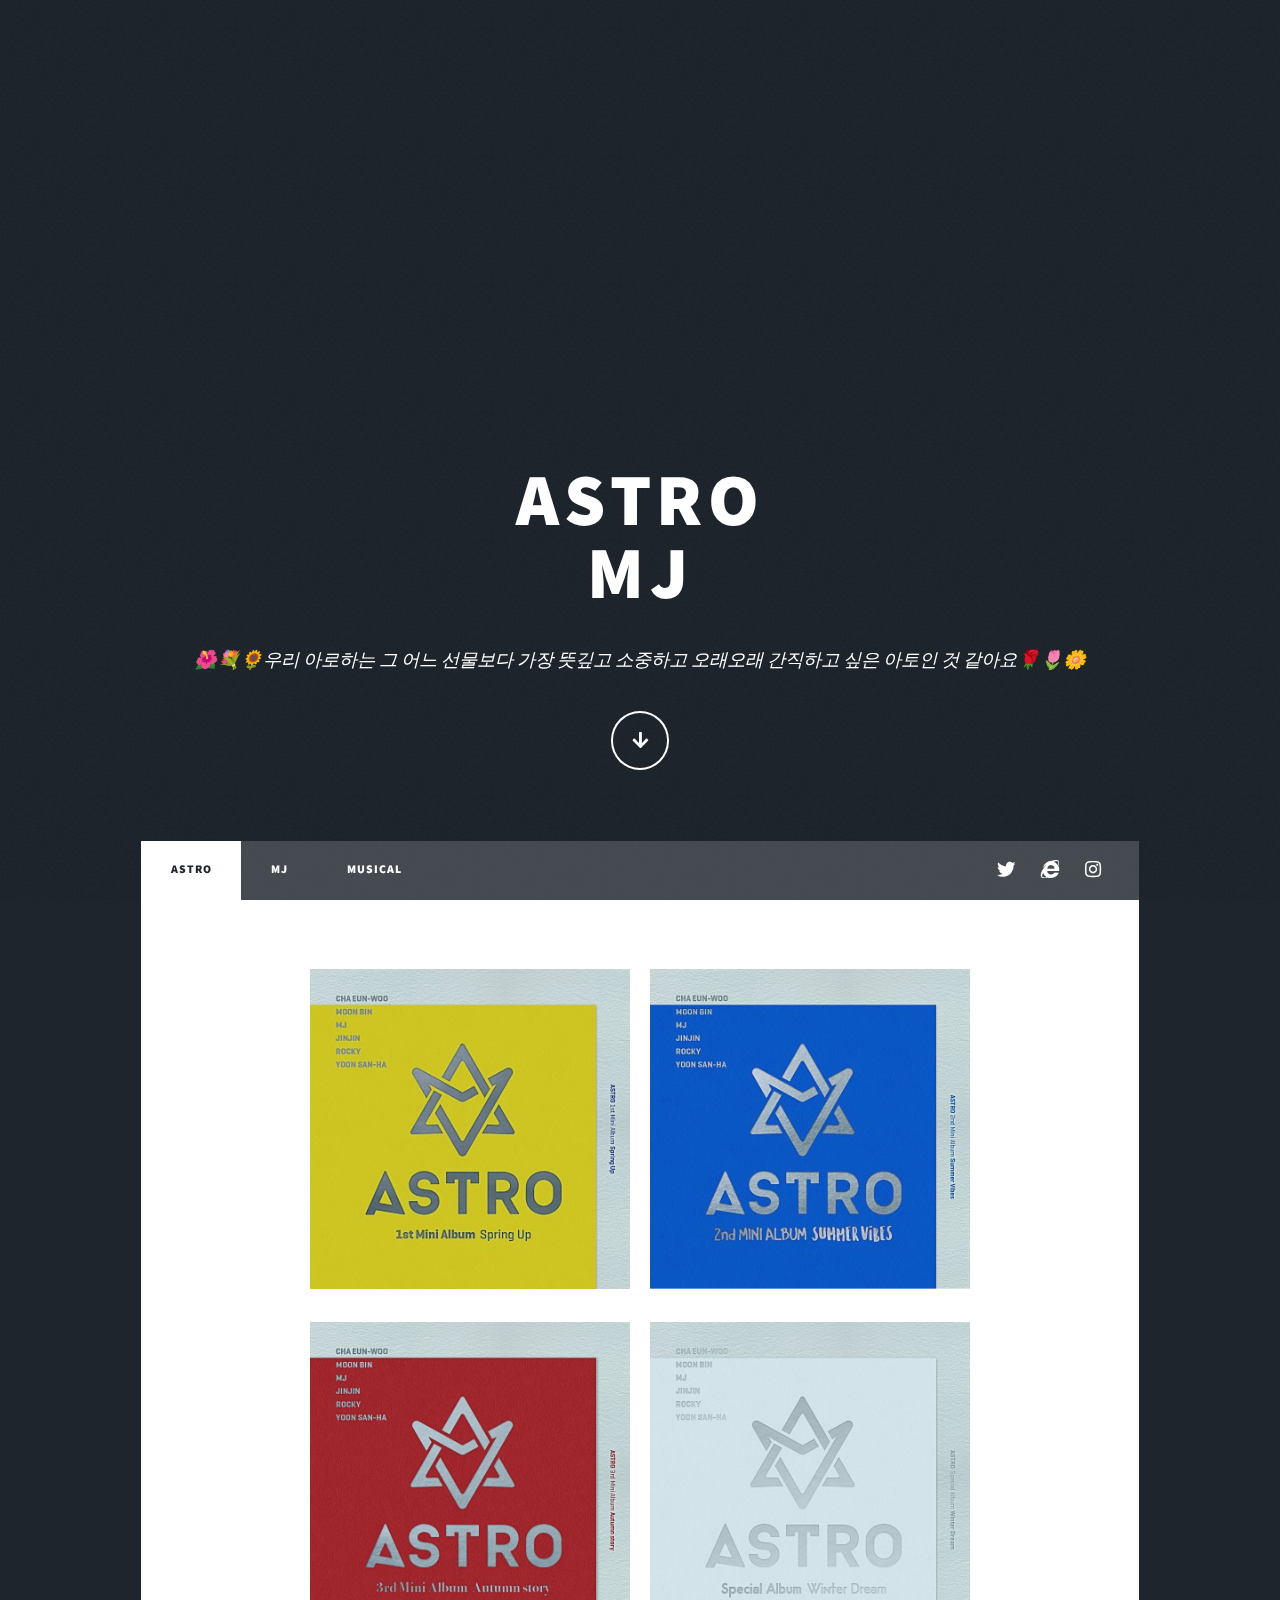
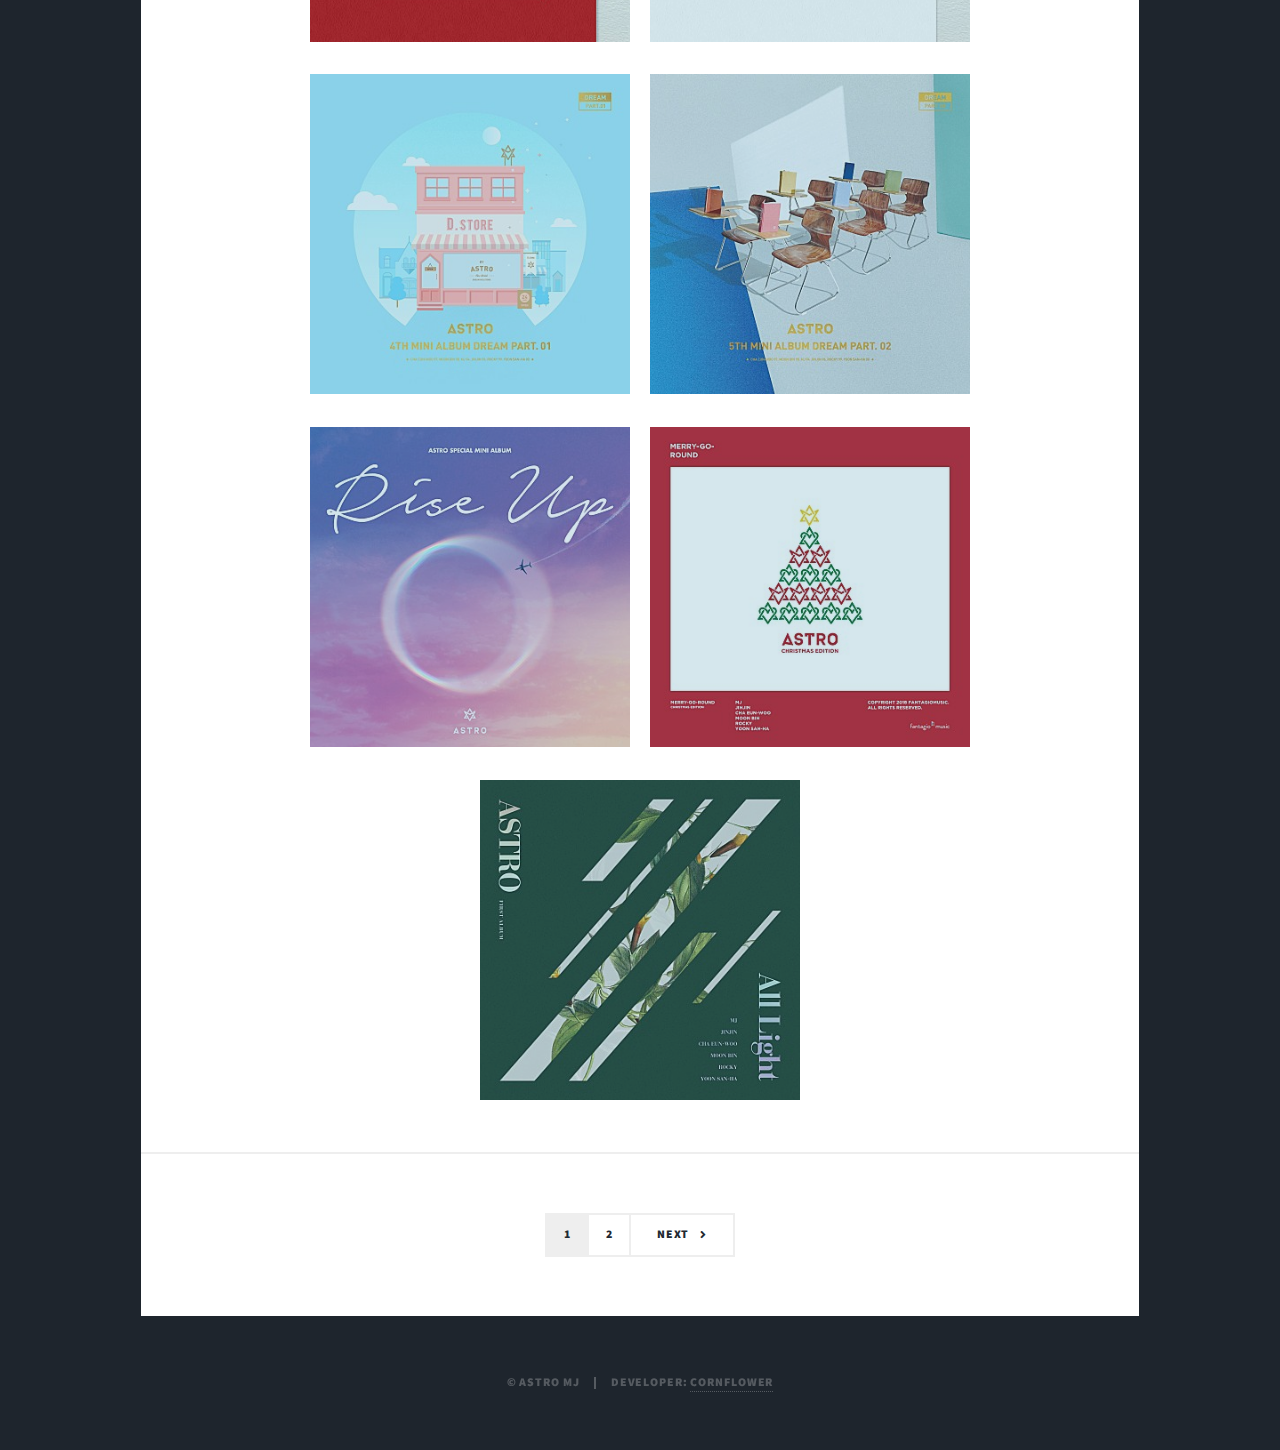
==== commit 10220662: "Add files via upload" ====
--- a/index.html
+++ b/index.html
@@ -112,7 +112,7 @@
 											<a href="https://music.bugs.co.kr/album/20022509?wl_ref=list_ab_03"><img src="images/media/app_2.e6316306.jpg"></img></a>
 											<a href="https://www.music-flo.com/detail/album/nddnnldy/albumtrack"><img src="images/media/app_4.1e40f869.jpg"></img></a>
 										</p>
-										<p class="description">
+										<p class="description" style="bottom: 5em;">
 											OK! 준비완료<br/>
 											숨바꼭질<br/>
 											풋사랑<br/>
@@ -131,7 +131,7 @@
 											<a href="https://music.bugs.co.kr/album/20043120?wl_ref=list_ab_03"><img src="images/media/app_2.e6316306.jpg"></img></a>
 											<a href="https://www.music-flo.com/detail/album/nddeiand/albumtrack"><img src="images/media/app_4.1e40f869.jpg"></img></a>
 										</p>
-										<p class="description" style="font-size:medium">
+										<p class="description" style="bottom: 3em;">
 											불꽃놀이<br/>
 											숨가빠<br/>
 											성장통<br/>
@@ -145,13 +145,13 @@
 								<figure class="effect-zoe">
 									<img src="images/3.AutumnStory.jpg" alt="AutumnStory"/>
 									<figcaption>
-										<h4 style="float:left;">AutumnStory</h4>
+										<h4 style="float:left;">Autumn Story</h4>
 										<p class="icon-links" style="float:right;">
 											<a href="https://www.melon.com/album/detail.htm?albumId=10014041"><img src="images/media/app_1.f0f25481.jpg"></img></a>
 											<a href="https://music.bugs.co.kr/album/20065582?wl_ref=list_ab_03"><img src="images/media/app_2.e6316306.jpg"></img></a>
 											<a href="https://www.music-flo.com/detail/album/nddzllhn/albumtrack"><img src="images/media/app_4.1e40f869.jpg"></img></a>
 										</p>
-										<p class="description">
+										<p class="description" style="bottom: 5em;">
 											Lonely<br/>
 											고백<br/>
 											사랑이<br/>
@@ -165,13 +165,13 @@
 								<figure class="effect-zoe">
 									<img src="images/4.WinterDream.jpg" alt="WinterDream"/>
 									<figcaption>
-										<h4 style="float:left;">WinterDream</h4>
+										<h4 style="float:left;">Winter Dream</h4>
 										<p class="icon-links" style="float:right;">
 											<a href="https://www.melon.com/album/detail.htm?albumId=10040723"><img src="images/media/app_1.f0f25481.jpg"></img></a>
 											<a href="https://music.bugs.co.kr/album/20083230?wl_ref=list_ab_03"><img src="images/media/app_2.e6316306.jpg"></img></a>
 											<a href="https://www.music-flo.com/detail/album/nddhinid/albumtrack"><img src="images/media/app_4.1e40f869.jpg"></img></a>
 										</p>
-										<p class="description">
+										<p class="description" style="bottom: 5em;">
 											붙잡았어야 해<br/>
 											Cotton Candy<br/>
 											You & Me (Thanks AROHA)<br/>
@@ -212,7 +212,7 @@
 											<a href="https://music.bugs.co.kr/album/20127331?wl_ref=list_ab_03"><img src="images/media/app_2.e6316306.jpg"></img></a>
 											<a href="https://www.music-flo.com/detail/album/ndanoiia/albumtrack"><img src="images/media/app_4.1e40f869.jpg"></img></a>
 										</p>
-										<p class="description">
+										<p class="description" style="bottom: 5em;">
 											With You<br/>
 											니가 불어와 (Crazy Sexy Cool)<br/>
 											Butterfly<br/>
@@ -231,7 +231,7 @@
 											<a href="https://music.bugs.co.kr/album/20181926?wl_ref=list_ab_03"><img src="images/media/app_2.e6316306.jpg"></img></a>
 											<a href="https://www.music-flo.com/detail/album/ndahaynz/albumtrack"><img src="images/media/app_4.1e40f869.jpg"></img></a>
 										</p>
-										<p class="description">
+										<p class="description" style="bottom: 5em;">
 											너잖아 (Always you)<br/>
 											너의 뒤에서 (By Your Side)<br/>
 											외친다 (Call Out)<br/>
@@ -244,14 +244,14 @@
 								<figure class="effect-zoe">
 									<img src="images/8.Merry-Go-Round(ChristmasEdition).jpg" alt="Merry-Go-Round(ChristmasEdition)"/>
 									<figcaption>
-										<h4 style="float:left;">Merry-Go-Round <br/>(ChristmasEdition)</h4>
+										<h4 style="float:left;">Merry-Go-Round</h4>
 										<p class="icon-links" style="float:right;">
 											<a href="https://www.melon.com/album/detail.htm?albumId=10236258"><img src="images/media/app_1.f0f25481.jpg"></img></a>
 											<a href="https://music.bugs.co.kr/album/20218186?wl_ref=list_ab_03"><img src="images/media/app_2.e6316306.jpg"></img></a>
 											<a href="https://www.music-flo.com/detail/album/ndnahahz/albumtrack"><img src="images/media/app_4.1e40f869.jpg"></img></a>
 										</p>
-										<p class="description">
-											Merry-Go-Round (Christmas Edition)<br/>
+										<p class="description" style="bottom: 7em;">
+											Merry-Go-Round(Christmas Edition)<br/>
 										</p>
 									</figcaption>			
 								</figure>
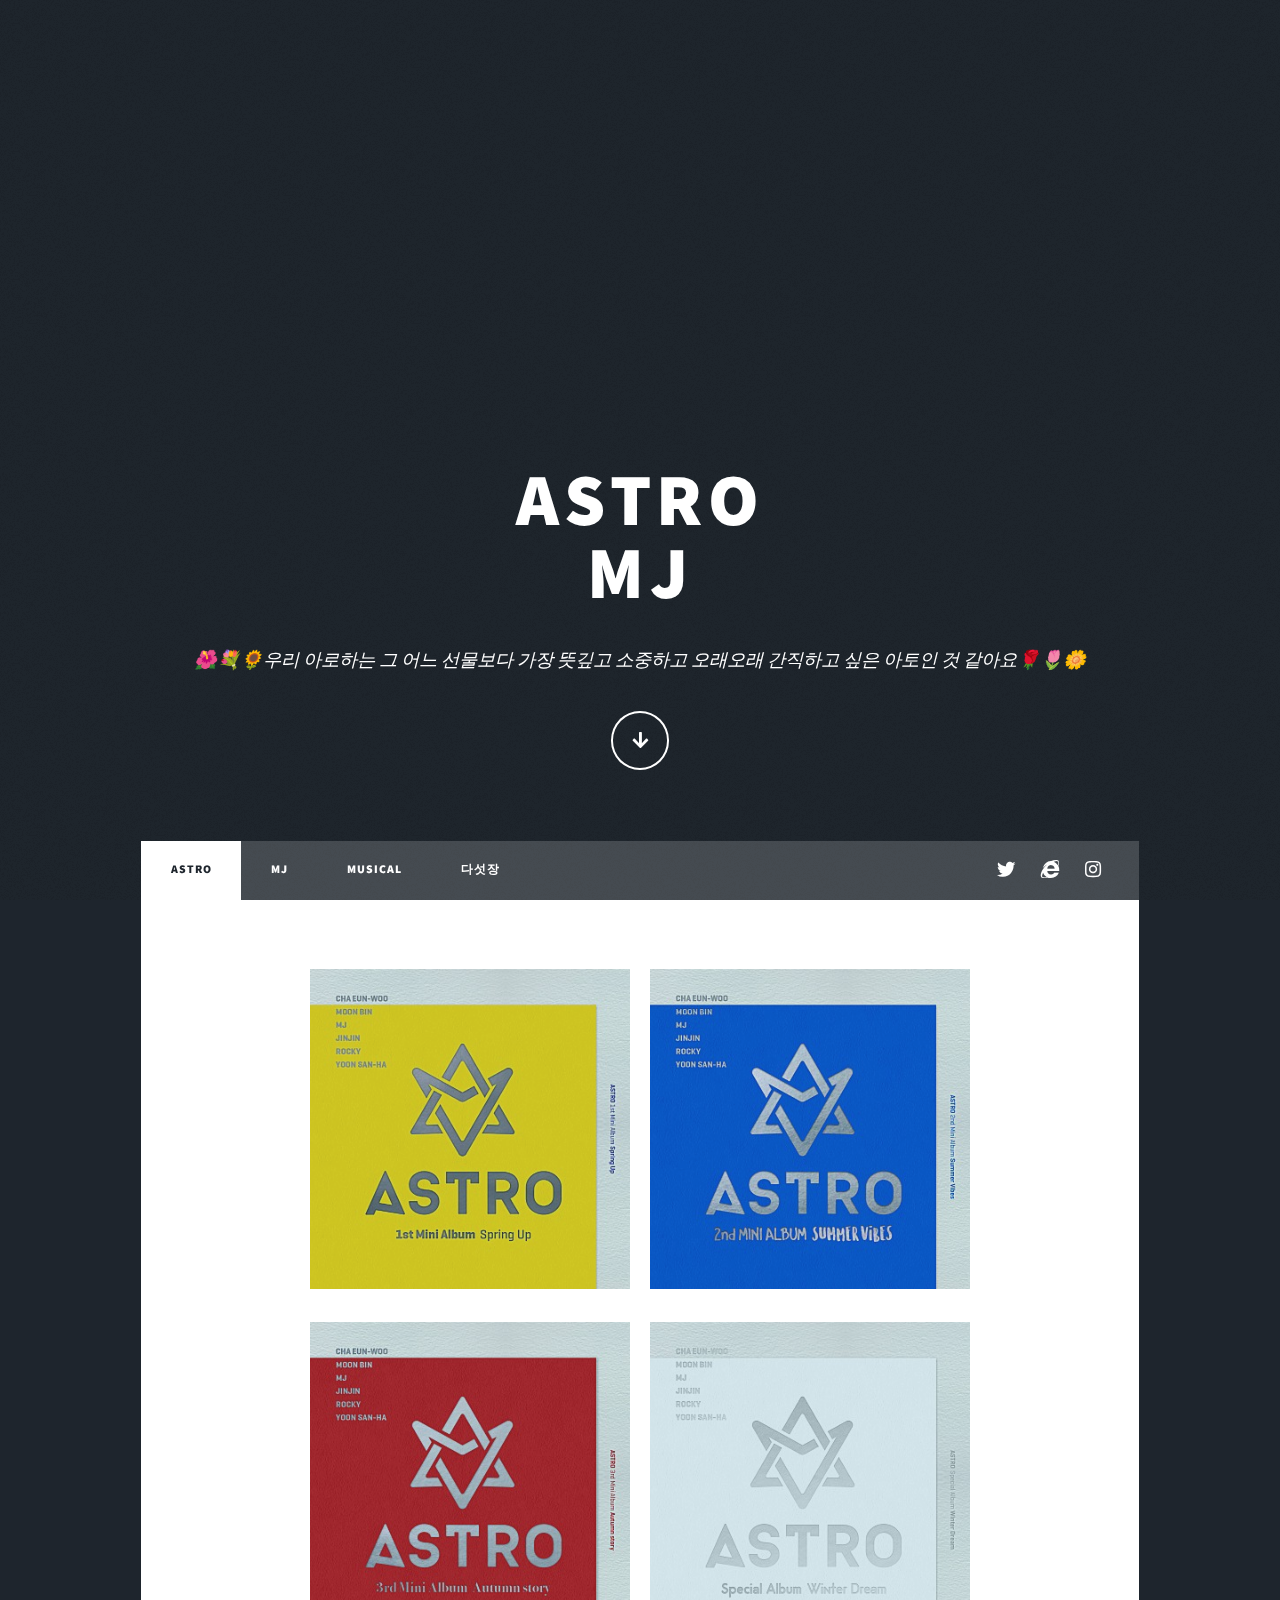
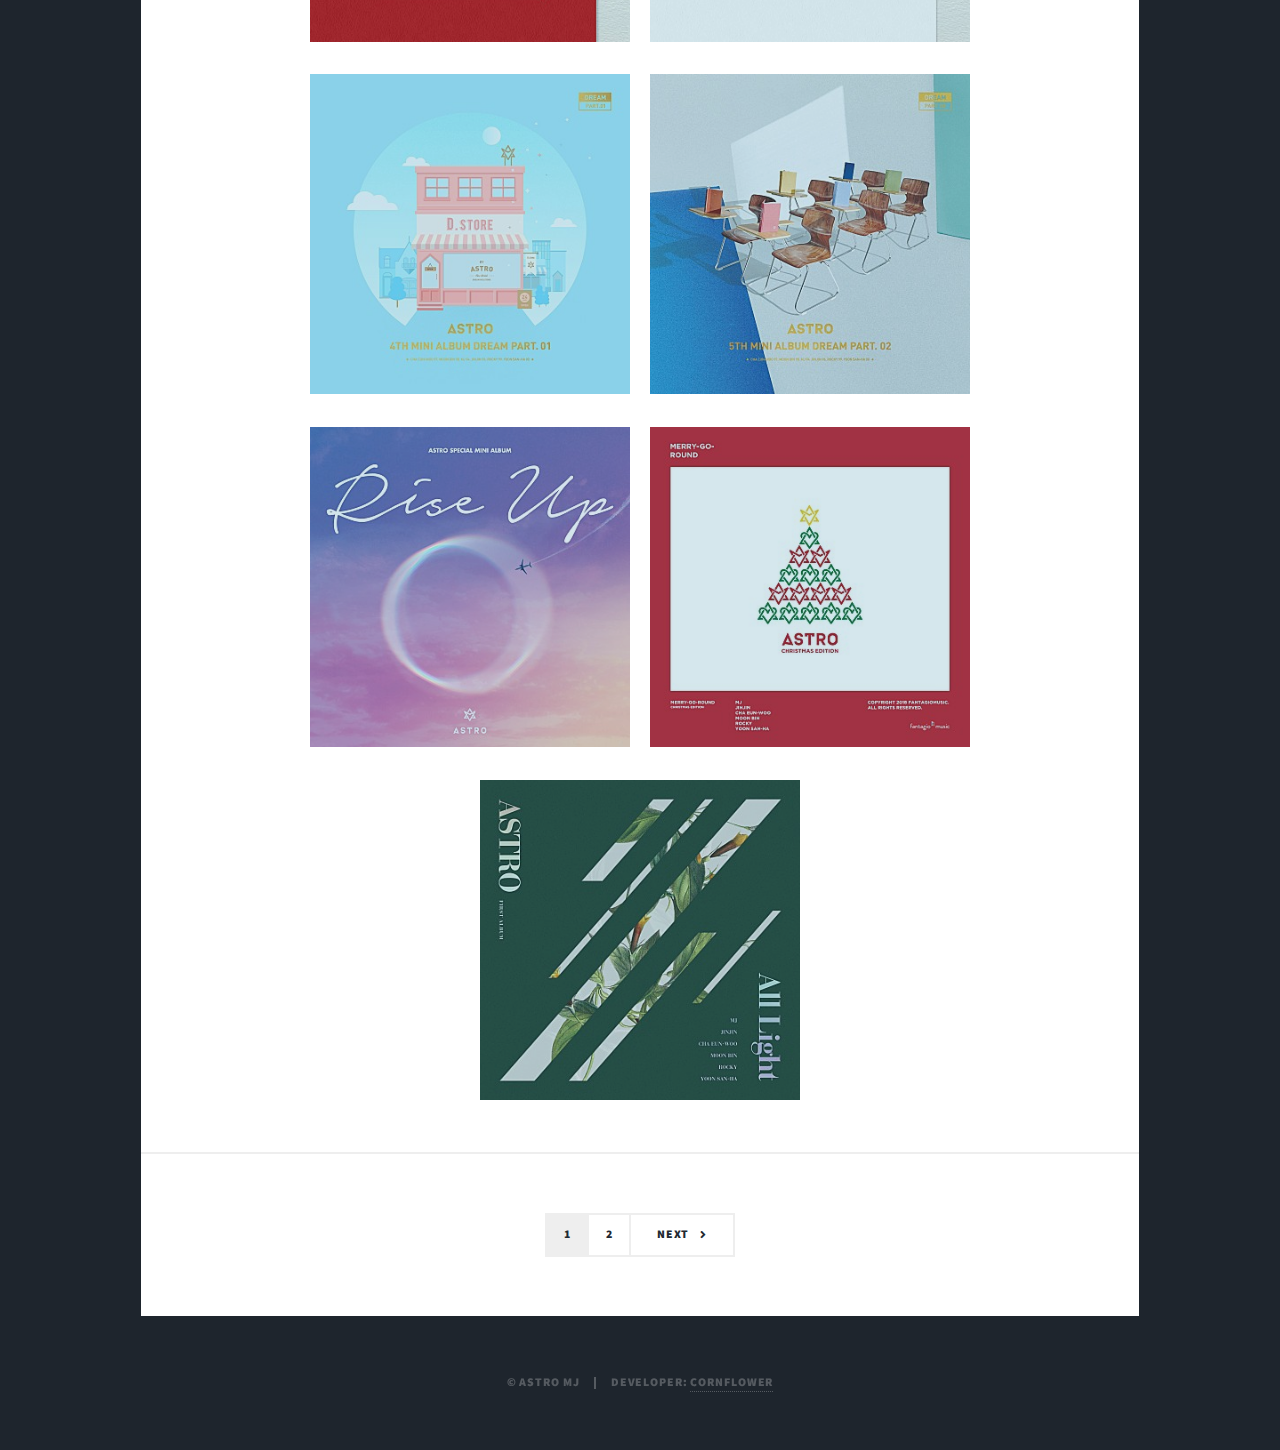
==== commit 16e88eab: "Add files via upload" ====
--- a/index.html
+++ b/index.html
@@ -69,6 +69,7 @@
 							<li class="active"><a href="index.html">ASTRO</a></li>
 							<li><a href="MJ.html">MJ</a></li>
 							<li><a href="musical.html">MUSICAL</a></li>
+							<li><a href="superfive.html">다섯장</a></li>
 						</ul>
 						<ul class="icons">
 							<li><a href="https://twitter.com/offclASTRO" class="icon brands fa-twitter"><span class="label">Twitter</span></a></li>
--- a/assets/css/set1.css
+++ b/assets/css/set1.css
@@ -146,7 +146,7 @@
 	color: #fff;
 	text-transform: none;
 	font-family: "Source Sans Pro", Helvetica, sans-serif;
-	font-size: 70%;
+	font-size : 14px;
 	text-align: center;
 	opacity: 0;
 	-webkit-transition: opacity 0.35s;
@@ -231,4 +231,4 @@
 		margin: 10px auto;
 		width: 100%;
 	}
-}+}
